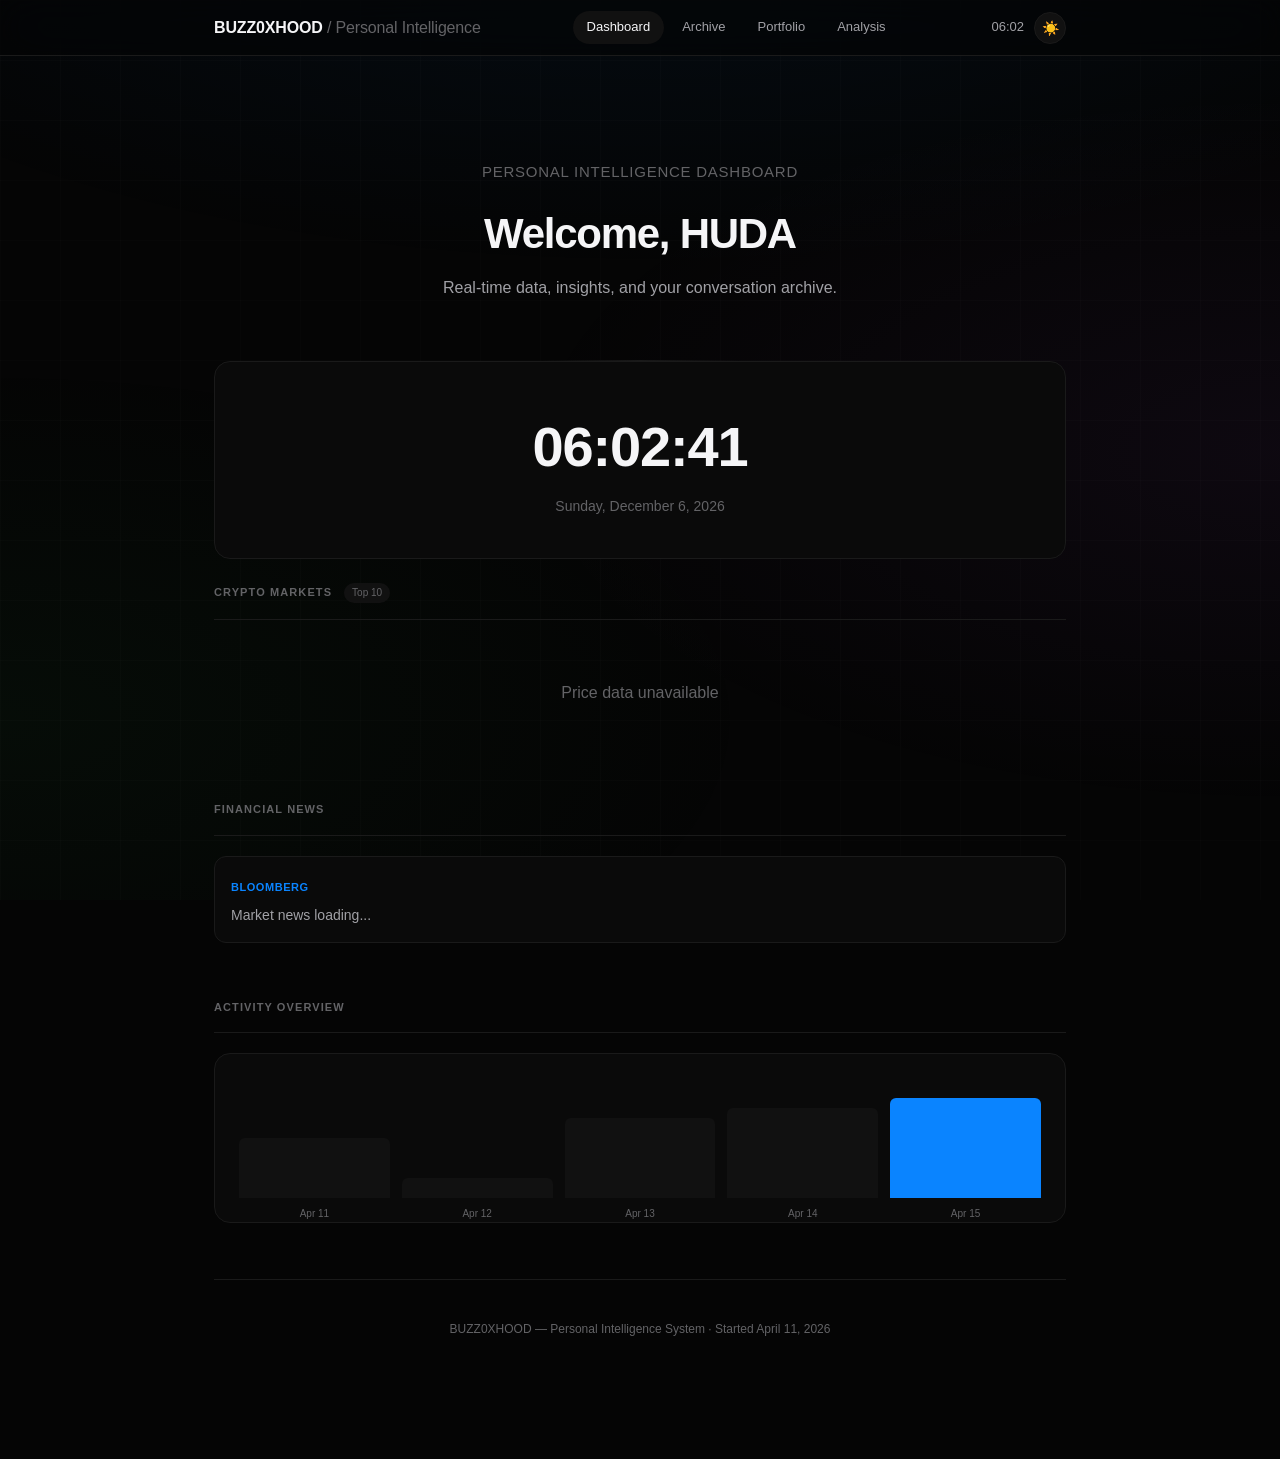
==== index.html @ be015e6b "Add Dashboard with live clock, crypto prices, news, activity chart - archive sorted latest-first" ====
<!DOCTYPE html>
<html lang="en">
<head>
<meta charset="UTF-8" />
<meta name="viewport" content="width=device-width, initial-scale=1.0"/>
<title>BUZZ0XHOOD — Personal Intelligence</title>
<style>
:root {
  --bg: #050505;
  --surface: #0a0a0a;
  --surface-2: #111111;
  --surface-3: #181818;
  --text: #f5f5f7;
  --text-2: #a1a1a6;
  --text-3: #636366;
  --border: #1a1a1a;
  --accent: #0a84ff;
  --accent-2: #0070e0;
  --accent-glow: rgba(10, 132, 255, 0.15);
  --purple: #bf5af2;
  --green: #30d158;
  --yellow: #ffd60a;
}

* { margin: 0; padding: 0; box-sizing: border-box; }

body {
  font-family: -apple-system, BlinkMacSystemFont, 'SF Pro Display', sans-serif;
  background: var(--bg);
  color: var(--text);
  line-height: 1.6;
  min-height: 100vh;
  overflow-x: hidden;
}

/* Background Effects */
.bg-grid {
  position: fixed;
  top: 0;
  left: 0;
  right: 0;
  bottom: 0;
  background-image: 
    radial-gradient(ellipse 80% 50% at 50% -20%, rgba(10, 132, 255, 0.08), transparent),
    radial-gradient(ellipse 60% 40% at 100% 50%, rgba(191, 90, 242, 0.05), transparent),
    radial-gradient(ellipse 60% 40% at 0% 80%, rgba(48, 209, 88, 0.04), transparent);
  pointer-events: none;
  z-index: 0;
}

.bg-grid::before {
  content: '';
  position: absolute;
  top: 0;
  left: 0;
  right: 0;
  bottom: 0;
  background-image: 
    linear-gradient(rgba(255,255,255,0.01) 1px, transparent 1px),
    linear-gradient(90deg, rgba(255,255,255,0.01) 1px, transparent 1px);
  background-size: 60px 60px;
}

.light {
  --bg: #f8f8f8;
  --surface: #ffffff;
  --surface-2: #f0f0f0;
  --surface-3: #e8e8e8;
  --text: #1d1d1f;
  --text-2: #6e6e73;
  --text-3: #86868b;
  --border: #e0e0e0;
  --accent: #0071e3;
  --accent-2: #005bb5;
  --accent-glow: rgba(0, 113, 227, 0.1);
}

.light .bg-grid {
  background-image: 
    radial-gradient(ellipse 80% 50% at 50% -20%, rgba(0, 113, 227, 0.06), transparent),
    radial-gradient(ellipse 60% 40% at 100% 50%, rgba(191, 90, 242, 0.04), transparent);
}

.light .bg-grid::before {
  background-image: 
    linear-gradient(rgba(0,0,0,0.02) 1px, transparent 1px),
    linear-gradient(90deg, rgba(0,0,0,0.02) 1px, transparent 1px);
}

/* Layout */
.container {
  max-width: 900px;
  margin: 0 auto;
  padding: 0 24px;
  position: relative;
  z-index: 1;
}

/* Header */
header {
  position: fixed;
  top: 0;
  left: 0;
  right: 0;
  height: 56px;
  background: rgba(5, 5, 5, 0.7);
  backdrop-filter: saturate(180%) blur(20px);
  border-bottom: 1px solid var(--border);
  z-index: 100;
}

header .container {
  height: 100%;
  display: flex;
  align-items: center;
  justify-content: space-between;
}

.logo {
  font-size: 16px;
  font-weight: 600;
  letter-spacing: -0.01em;
}

.logo span {
  color: var(--text-3);
  font-weight: 400;
}

nav {
  display: flex;
  gap: 4px;
}

nav a {
  font-size: 13px;
  font-weight: 500;
  color: var(--text-2);
  text-decoration: none;
  padding: 6px 14px;
  border-radius: 20px;
  transition: all 0.2s;
  cursor: pointer;
}

nav a:hover {
  color: var(--text);
  background: var(--surface-2);
}

nav a.active {
  color: var(--text);
  background: var(--surface-2);
}

.header-right {
  display: flex;
  align-items: center;
  gap: 10px;
}

.theme-btn {
  width: 32px;
  height: 32px;
  border-radius: 50%;
  background: var(--surface-2);
  border: 1px solid var(--border);
  cursor: pointer;
  font-size: 14px;
  display: flex;
  align-items: center;
  justify-content: center;
  transition: all 0.15s;
}

.theme-btn:hover {
  transform: scale(1.05);
  background: var(--surface-3);
}

.live-clock {
  font-size: 13px;
  font-weight: 500;
  color: var(--text-2);
  font-variant-numeric: tabular-nums;
}

/* Main */
main {
  padding-top: 80px;
  padding-bottom: 80px;
}

/* Hero */
.hero {
  padding: 80px 0 60px;
  text-align: center;
  position: relative;
}

.hero::after {
  content: '';
  position: absolute;
  bottom: 0;
  left: 50%;
  transform: translateX(-50%);
  width: 200px;
  height: 1px;
  background: linear-gradient(90deg, transparent, var(--border), transparent);
}

.hero h1 {
  font-size: clamp(28px, 5vw, 42px);
  font-weight: 600;
  letter-spacing: -0.03em;
  margin-bottom: 8px;
}

.hero .subtitle {
  font-size: 15px;
  color: var(--text-3);
  letter-spacing: 0.05em;
  text-transform: uppercase;
  margin-bottom: 16px;
}

.hero p {
  font-size: 16px;
  color: var(--text-2);
  max-width: 500px;
  margin: 0 auto;
}

/* Section */
.section {
  margin-bottom: 56px;
}

.section-header {
  display: flex;
  align-items: center;
  gap: 12px;
  margin-bottom: 20px;
  padding-bottom: 16px;
  border-bottom: 1px solid var(--border);
}

.section-title {
  font-size: 11px;
  font-weight: 600;
  text-transform: uppercase;
  letter-spacing: 0.1em;
  color: var(--text-3);
}

.section-count {
  font-size: 10px;
  color: var(--text-3);
  background: var(--surface-2);
  padding: 2px 8px;
  border-radius: 10px;
}

/* Category */
.category-label {
  display: inline-flex;
  align-items: center;
  gap: 6px;
  font-size: 10px;
  font-weight: 600;
  text-transform: uppercase;
  letter-spacing: 0.08em;
  padding: 4px 10px;
  border-radius: 6px;
  margin-bottom: 16px;
}

.category-label.business { background: rgba(191, 90, 242, 0.12); color: var(--purple); }
.category-label.technical { background: rgba(10, 132, 255, 0.12); color: var(--accent); }
.category-label.setup { background: rgba(48, 209, 88, 0.12); color: var(--green); }
.category-label.discussion { background: rgba(255, 214, 10, 0.12); color: var(--yellow); }

/* Date Group */
.date-group {
  margin-bottom: 40px;
}

.date-header {
  font-size: 12px;
  font-weight: 600;
  color: var(--accent);
  padding: 8px 0;
  margin-bottom: 16px;
  display: flex;
  align-items: center;
  gap: 10px;
}

.date-header::after {
  content: '';
  flex: 1;
  height: 1px;
  background: var(--border);
}

/* Messages */
.message {
  background: var(--surface);
  border: 1px solid var(--border);
  border-radius: 16px;
  padding: 16px 20px;
  margin-bottom: 12px;
  transition: all 0.2s;
}

.message:hover {
  border-color: rgba(255,255,255,0.1);
}

.message.user {
  border-left: 3px solid var(--accent);
  background: linear-gradient(135deg, var(--surface) 0%, rgba(10, 132, 255, 0.03) 100%);
}

.message-header {
  display: flex;
  justify-content: space-between;
  margin-bottom: 8px;
}

.message-sender {
  font-size: 12px;
  font-weight: 600;
}

.message.user .message-sender {
  color: var(--accent);
}

.message-assistant .message-sender {
  color: var(--green);
}

.message-time {
  font-size: 11px;
  color: var(--text-3);
}

.message-text {
  font-size: 14px;
  color: var(--text-2);
  line-height: 1.7;
}

.message-text p {
  margin-bottom: 8px;
}

.message-text p:last-child {
  margin-bottom: 0;
}

.message-text strong {
  color: var(--text);
  font-weight: 600;
}

.message-text code {
  font-family: 'SF Mono', Monaco, monospace;
  font-size: 12px;
  background: var(--surface-2);
  padding: 2px 6px;
  border-radius: 4px;
}

/* Message Collapsed */
.message.collapsed {
  cursor: pointer;
}

.message.collapsed .message-text {
  max-height: 80px;
  overflow: hidden;
  position: relative;
}

.message.collapsed .message-text::after {
  content: '';
  position: absolute;
  bottom: 0;
  left: 0;
  right: 0;
  height: 40px;
  background: linear-gradient(transparent, var(--surface));
}

.show-more {
  display: block;
  width: 100%;
  padding: 8px;
  margin-top: 8px;
  background: none;
  border: 1px solid var(--border);
  border-radius: 8px;
  color: var(--accent);
  font-size: 12px;
  font-weight: 500;
  cursor: pointer;
  transition: all 0.2s;
}

.show-more:hover {
  background: var(--surface-2);
}

/* Summary Cards */
.summary-card {
  background: var(--surface);
  border: 1px solid var(--border);
  border-radius: 16px;
  padding: 20px;
  margin-bottom: 16px;
}

.summary-card h3 {
  font-size: 14px;
  font-weight: 600;
  margin-bottom: 8px;
}

.summary-card p {
  font-size: 13px;
  color: var(--text-2);
  line-height: 1.6;
}

/* Portfolio */
.portfolio-section {
  background: var(--surface);
  border: 1px solid var(--border);
  border-radius: 16px;
  padding: 24px;
  margin-bottom: 24px;
}

.portfolio-section h3 {
  font-size: 14px;
  font-weight: 600;
  margin-bottom: 4px;
}

.portfolio-section p {
  font-size: 12px;
  color: var(--text-3);
  margin-bottom: 16px;
}

.portfolio-embed {
  width: 100%;
  border-radius: 12px;
  overflow: hidden;
  background: #000;
}

.portfolio-embed iframe {
  display: block;
  width: 100%;
  height: 400px;
}

/* Footer */
footer {
  padding: 40px 0;
  border-top: 1px solid var(--border);
  text-align: center;
}

footer p {
  font-size: 12px;
  color: var(--text-3);
}

/* Responsive */
@media (max-width: 640px) {
  nav { display: none; }
  .container { padding: 0 16px; }
  .message { padding: 14px 16px; }
  .portfolio-embed iframe { height: 250px; }
}

/* Dashboard */
.dashboard-card {
  background: var(--surface);
  border: 1px solid var(--border);
  border-radius: 16px;
  padding: 24px;
  margin-bottom: 24px;
  text-align: center;
}

.clock-display {
  padding: 16px 0;
}

.clock-time {
  font-size: clamp(36px, 8vw, 56px);
  font-weight: 600;
  letter-spacing: -0.02em;
  font-variant-numeric: tabular-nums;
}

.clock-date {
  font-size: 14px;
  color: var(--text-3);
  margin-top: 4px;
}

/* Crypto Grid */
.crypto-grid {
  display: grid;
  grid-template-columns: repeat(auto-fill, minmax(140px, 1fr));
  gap: 12px;
}

.crypto-item {
  background: var(--surface);
  border: 1px solid var(--border);
  border-radius: 12px;
  padding: 12px;
  text-align: center;
  transition: all 0.2s;
}

.crypto-item:hover {
  border-color: var(--accent);
}

.crypto-symbol {
  font-size: 12px;
  font-weight: 600;
  color: var(--text);
  margin-bottom: 4px;
}

.crypto-price {
  font-size: 14px;
  font-weight: 500;
  font-variant-numeric: tabular-nums;
}

.crypto-change {
  font-size: 11px;
  margin-top: 2px;
}

.crypto-change.up { color: var(--green); }
.crypto-change.down { color: #ff453a; }

.crypto-loading {
  grid-column: 1 / -1;
  text-align: center;
  padding: 40px;
  color: var(--text-3);
}

/* News Feed */
.news-feed {
  display: flex;
  flex-direction: column;
  gap: 12px;
}

.news-item {
  background: var(--surface);
  border: 1px solid var(--border);
  border-radius: 12px;
  padding: 16px;
}

.news-source {
  font-size: 11px;
  font-weight: 600;
  color: var(--accent);
  text-transform: uppercase;
  letter-spacing: 0.05em;
}

.news-item p {
  font-size: 14px;
  color: var(--text-2);
  margin-top: 6px;
  line-height: 1.5;
}

.news-item a {
  color: var(--accent);
  text-decoration: none;
}

.news-item a:hover {
  text-decoration: underline;
}

/* Chart */
.chart-container {
  background: var(--surface);
  border: 1px solid var(--border);
  border-radius: 16px;
  padding: 24px;
}

.chart-bars {
  display: flex;
  align-items: flex-end;
  gap: 12px;
  height: 120px;
  padding-top: 20px;
}

.chart-bar {
  flex: 1;
  height: var(--h, 50%);
  background: var(--surface-2);
  border-radius: 6px 6px 0 0;
  position: relative;
  transition: all 0.3s;
}

.chart-bar span {
  position: absolute;
  bottom: -24px;
  left: 50%;
  transform: translateX(-50%);
  font-size: 10px;
  color: var(--text-3);
  white-space: nowrap;
}

.chart-bar.active {
  background: var(--accent);
}

/* Animations */
@keyframes fadeIn {
  from { opacity: 0; transform: translateY(10px); }
  to { opacity: 1; transform: translateY(0); }
}

.section { animation: fadeIn 0.4s ease; }
.date-group { animation: fadeIn 0.4s ease; animation-fill-mode: both; }
.date-group:nth-child(2) { animation-delay: 0.05s; }
.date-group:nth-child(3) { animation-delay: 0.1s; }
.date-group:nth-child(4) { animation-delay: 0.15s; }
</style>
</head>
<body>

<div class="bg-grid"></div>

<header>
  <div class="container">
    <div class="logo">BUZZ0XHOOD <span>/ Personal Intelligence</span></div>
    <nav>
      <a href="#" class="active" onclick="showSection('dashboard')">Dashboard</a>
      <a href="#" onclick="showSection('archive')">Archive</a>
      <a href="#" onclick="showSection('portfolio')">Portfolio</a>
      <a href="#" onclick="showSection('analysis')">Analysis</a>
    </nav>
    <div class="header-right">
      <div class="live-clock" id="liveClock">--:--</div>
      <button class="theme-btn" onclick="toggleTheme()">
        <span id="themeIcon">☀️</span>
      </button>
    </div>
  </div>
</header>

<main>
  <div class="container">
    
    <!-- Dashboard Section -->
    <section id="dashboard-section">
      <div class="hero">
        <div class="subtitle">Personal Intelligence Dashboard</div>
        <h1>Welcome, HUDA</h1>
        <p>Real-time data, insights, and your conversation archive.</p>
      </div>
      
      <!-- Live Clock & Date -->
      <div class="dashboard-card">
        <div class="clock-display">
          <div class="clock-time" id="clockTime">--:--:--</div>
          <div class="clock-date" id="clockDate">Loading...</div>
        </div>
      </div>
      
      <!-- Crypto Prices -->
      <div class="section">
        <div class="section-header">
          <span class="section-title">Crypto Markets</span>
          <span class="section-count">Top 10</span>
        </div>
        <div class="crypto-grid" id="cryptoGrid">
          <div class="crypto-loading">Loading prices...</div>
        </div>
      </div>
      
      <!-- News -->
      <div class="section">
        <div class="section-header">
          <span class="section-title">Financial News</span>
        </div>
        <div class="news-feed" id="newsFeed">
          <div class="news-item">
            <span class="news-source">Market Update</span>
            <p>Loading latest financial news...</p>
          </div>
        </div>
      </div>
      
      <!-- Activity Chart -->
      <div class="section">
        <div class="section-header">
          <span class="section-title">Activity Overview</span>
        </div>
        <div class="chart-container">
          <div class="chart-bars">
            <div class="chart-bar" style="--h: 60%"><span>Apr 11</span></div>
            <div class="chart-bar" style="--h: 20%"><span>Apr 12</span></div>
            <div class="chart-bar" style="--h: 80%"><span>Apr 13</span></div>
            <div class="chart-bar" style="--h: 90%"><span>Apr 14</span></div>
            <div class="chart-bar active" style="--h: 100%"><span>Apr 15</span></div>
          </div>
        </div>
      </div>
    </section>
    
    <!-- Archive Section -->
    <section id="archive-section" style="display: none;">
      <div class="hero">
        <div class="subtitle">Discussion Archive</div>
        <h1>All Conversations</h1>
        <p>Every discussion from first contact to now. Chronological. Searchable. Organized by theme.</p>
      </div>
      
      <!-- APRIL 15, 2026 -->
      <div class="date-group">
        <div class="date-header">April 15, 2026 — Today</div>
        
        <div class="section-header">
          <span class="section-title">Initial Setup</span>
          <span class="section-count">6 messages</span>
        </div>
        
        <div class="message message-assistant">
          <div class="message-header">
            <span class="message-sender">AI</span>
            <span class="message-time">16:08</span>
          </div>
          <div class="message-text">
            <p>Done! File IDENTITY.md dan USER.md sudah di-update.</p>
            <p>Oke, <strong>buzz0xclaw</strong> sudah online. Solana ecosystem analyst mode: <strong>ready</strong>.</p>
            <p>Ada yang mau dianalisa, Sir? Token, DEX, LST (liquid staking), atau mau overview kondisi Solana sekarang?</p>
          </div>
        </div>
        
        <div class="message user">
          <div class="message-header">
            <span class="message-sender">You</span>
            <span class="message-time">16:08</span>
          </div>
          <div class="message-text"><p>santai</p></div>
        </div>
        
        <div class="message message-assistant">
          <div class="message-header">
            <span class="message-sender">AI</span>
            <span class="message-time">16:08</span>
          </div>
          <div class="message-text"><p>Santai aja ya, Sir. 🤝</p><p>BOOTSTRAP.md saya biarin dulu aja, nggak urgent. Bisa dihapus nanti juga.</p><p>Ada yang mau dibahas soal Solana? Atau sekadar ngobrol dulu juga gapapa. Gimana harinya?</p></div>
        </div>
        
        <div class="message user">
          <div class="message-header">
            <span class="message-sender">You</span>
            <span class="message-time">16:11</span>
          </div>
          <div class="message-text"><p>kamu kasih ide deh ke aku</p></div>
        </div>
        
        <div class="message message-assistant">
          <div class="message-header">
            <span class="message-sender">AI</span>
            <span class="message-time">16:11</span>
          </div>
          <div class="message-text">
            <p>Oke, beberapa ide:</p>
            <p><strong>Solana-related:</strong></p>
            <p>Analisa narrative yang lagi hot di Solana sekarang (AI agents, DePIN, atau yang lain?)</p>
            <p>Breakdown DEX volumes - Jupiter vs Drift vs jupitero swap aggregator war</p>
            <p>Liquid staking tokens (JitoSOL, mSOL, bSOL) - yields & risks</p>
            <p>New projects launching soon yang worth watchlist</p>
            <p><strong>Non-crypto:</strong></p>
            <p>Check email atau calendar kamu ada yang urgent nggak</p>
            <p>Setting reminder atau schedule sesuatu</p>
            <p>Cek cuaca besok</p>
          </div>
        </div>
        
        <div class="message user">
          <div class="message-header">
            <span class="message-sender">You</span>
            <span class="message-time">16:11</span>
          </div>
          <div class="message-text"><p>yang jelas ujungnya ya cari cuan atau untung buy and sell di solana eco, memungkinkan kah?</p></div>
        </div>
        
        <div class="message message-assistant">
          <div class="message-header">
            <span class="message-sender">AI</span>
            <span class="message-time">16:11</span>
          </div>
          <div class="message-text">
            <p>Memungkinkan, tapi ada batasan yang perlu jelas dulu.</p>
            <p><strong>Bisa saya bantu:</strong> Analisa on-chain data (DEX volumes, wallet flows, token unlocks), Research narrative & catalyst, Breakdown fundamentals project, Alert setup untuk event penting.</p>
            <p><strong>Tidak bisa saya lakukan:</strong> Prediksi harga "token X bakal naik 50%" - itu gambling bukan analisis, Real-time trading execution, Signal "buy sekarang" tanpa konteks.</p>
            <p><strong>Cara paling realistis:</strong> Screen narrative yang early (low MC, high traction), Track smart money movements, Alert sebelum token unlocks/catalyst besar.</p>
            <p>Eksekusi buy/sell tetap keputusan kamu, dengan data yang saya bantu siapin.</p>
          </div>
        </div>
        
        <div class="message user">
          <div class="message-header">
            <span class="message-sender">You</span>
            <span class="message-time">16:16</span>
          </div>
          <div class="message-text"><p>kyknya aku kurang puas niy</p></div>
        </div>
        
        <div class="message message-assistant">
          <div class="message-header">
            <span class="message-sender">AI</span>
            <span class="message-time">16:16</span>
          </div>
          <div class="message-text">
            <p>Saya ngerti, Sir. 🤝</p>
            <p>Bisa jelasin kurang puasnya di mana?</p>
            <p>Trop teori? Mau langsung praktis/contoh kasus nyata?<br>Kebanyakan disclaimer? Sudah paham risiko, mau langsung ke tools/data?<br>Nggak spesifik? Mau saya kasih contoh analisa lengkap satu token?</p>
            <p>Be honest aja - masih setup awal ini.</p>
          </div>
        </div>
        
        <div class="message user">
          <div class="message-header">
            <span class="message-sender">You</span>
            <span class="message-time">16:16</span>
          </div>
          <div class="message-text"><p>ganti llm deh ke minimax cloud nya ollama</p></div>
        </div>
        
        <div class="message message-assistant">
          <div class="message-header">
            <span class="message-sender">AI</span>
            <span class="message-time">16:16</span>
          </div>
          <div class="message-text"><p>Saya nggak bisa ganti LLM dari sini, Sir. 🤝</p><p>Model settings itu diatur di level OpenClaw host/gateway kamu, bukan dari chat.</p><p>Coba cek: <code>/status</code> atau <code>openclaw status</code> di terminal host.</p></div>
        </div>
        
        <div class="summary-card">
          <h3>Day 1 Summary</h3>
          <p>First contact. Goal clarified: make money trading in Solana ecosystem. User wanted practical help, not theory. Frustrated with disclaimers. Requested model switch. Communication style: Bahasa Indonesia, minimal emoji, direct.</p>
        </div>
      </div>
      
      <!-- APRIL 13, 2026 -->
      <div class="date-group">
        <div class="date-header">April 13, 2026 — Monday</div>
        
        <div class="section-header">
          <span class="section-title">Technical Discussion</span>
          <span class="section-count">6 messages</span>
        </div>
        
        <div class="message message-assistant">
          <div class="message-header">
            <span class="message-sender">AI</span>
            <span class="message-time">14:22</span>
          </div>
          <div class="message-text">
            <p>Oke, gue udah cek dari sini. Dapet info penting:</p>
            <p><strong>Model yang dipake sekarang:</strong> <code>ollama/glm-5.1:cloud</code></p>
            <p><strong>API Key di config:</strong> <code>OLLAMA_API_KEY</code> (ini placeholder, bukan key asli)</p>
            <p>Jadi Ollama Cloud di sini pake API key, bukan email login.</p>
            <p><strong>Caranya biar pindah ke akun baru:</strong></p>
            <p>Login ke <code>lang.ollama.com</code> → Generate API key baru → Copy → di terminal ketik <code>openclaw config set models.providers.ollama.apiKey KEY_BARU</code> → <code>openclaw gateway restart</code></p>
          </div>
        </div>
        
        <div class="message user">
          <div class="message-header">
            <span class="message-sender">You</span>
            <span class="message-time">14:25</span>
          </div>
          <div class="message-text"><p>email ollama yang dipake apa?</p></div>
        </div>
        
        <div class="message message-assistant">
          <div class="message-header">
            <span class="message-sender">AI</span>
            <span class="message-time">14:25</span>
          </div>
          <div class="message-text">
            <p>Email-nya nggak tersimpan di config OpenClaw. Ollama Cloud itu system-level login.</p>
            <p><strong>Cara cek email mana yang aktif:</strong></p>
            <p>Buka browser ke <code>lang.ollama.com</code> - kalau udah login, liat pojok kanan atas.</p>
            <p>Atau di terminal ketik: <code>ollama whoami</code></p>
          </div>
        </div>
        
        <div class="message user">
          <div class="message-header">
            <span class="message-sender">You</span>
            <span class="message-time">14:26</span>
          </div>
          <div class="message-text"><p>lang.ollama.com ga bisa diakses itu</p></div>
        </div>
        
        <div class="message message-assistant">
          <div class="message-header">
            <span class="message-sender">AI</span>
            <span class="message-time">14:26</span>
          </div>
          <div class="message-text">
            <p>Oke, berarti Ollama Cloud punya dashboard yang beda.</p>
            <p>Coba di terminal:</p>
            <p><code>ollama whoami</code><br><code>cat ~/.ollama/auth</code><br><code>cat ~/.config/ollama/config</code></p>
          </div>
        </div>
        
        <div class="message user">
          <div class="message-header">
            <span class="message-sender">You</span>
            <span class="message-time">14:29</span>
          </div>
          <div class="message-text"><p>ah bingung, yaudh lah</p></div>
        </div>
        
        <div class="message message-assistant">
          <div class="message-header">
            <span class="message-sender">AI</span>
            <span class="message-time">14:29</span>
          </div>
          <div class="message-text"><p>Haha oke skip aja dulu. Yang penting sekarang gue bisa balas normal, berarti masih jalan.</p><p>Kalau nanti kena rate limit lagi, baru kita utak-atik Ollama-nya lagi.</p></div>
        </div>
        
        <div class="message user">
          <div class="message-header">
            <span class="message-sender">You</span>
            <span class="message-time">14:30</span>
          </div>
          <div class="message-text"><p>lanjutin riset lu aja deh</p></div>
        </div>
        
        <div class="message user">
          <div class="message-header">
            <span class="message-sender">You</span>
            <span class="message-time">16:49</span>
          </div>
          <div class="message-text">
            <p>coba fokus urutan dari yang paling mudah, murah (kalo bisa free) dan aman, security is the most important dan utamanya profit</p>
          </div>
        </div>
        
        <div class="summary-card">
          <h3>Day 3 Summary</h3>
          <p>Discussed Ollama account issues. User wanted to switch model. Eventually gave up on that. Started research on liquid staking yields and airdrop farming strategies. User prioritizes: easy, cheap/free, secure, profitable.</p>
        </div>
      </div>
      
      <!-- APRIL 14, 2026 -->
      <div class="date-group">
        <div class="date-header">April 14, 2026 — Tuesday</div>
        
        <div class="section-header">
          <span class="section-title">Project Planning</span>
          <span class="section-count">Sub-agents created</span>
        </div>
        
        <div class="message message-assistant">
          <div class="message-header">
            <span class="message-sender">AI</span>
            <span class="message-time">All Day</span>
          </div>
          <div class="message-text">
            <p>Created sub-agents:</p>
            <p><strong>buzzweb</strong> — Website specialist for Telegram conversation analysis</p>
            <p><strong>buzzpoly</strong> — Polymarket analysis & trading bot developer</p>
            <p><strong>buzzbiz</strong> — Business analysis & profit generation specialist (IDR 30M/month target)</p>
          </div>
        </div>
        
        <div class="summary-card">
          <h3>Day 4 Summary</h3>
          <p>Created specialized sub-agents for different tasks. LST research continued. User's income goal: IDR 30M/month. Main focus: Solana ecosystem with Polymarket and business analysis extensions.</p>
        </div>
      </div>
      
      <!-- APRIL 15, 2026 -->
      <div class="date-group">
        <div class="date-header">April 15, 2026 — Today</div>
        
        <div class="section-header">
          <span class="section-title">Archive & Website</span>
          <span class="section-count">Today</span>
        </div>
        
        <div class="message message-assistant">
          <div class="message-header">
            <span class="message-sender">AI</span>
            <span class="message-time">10:00</span>
          </div>
          <div class="message-text"><p>Website build started — Dashboard, Projects, Memory, Archive pages for HUDA W/ AI.</p></div>
        </div>
        
        <div class="message user">
          <div class="message-header">
            <span class="message-sender">You</span>
            <span class="message-time">12:30</span>
          </div>
          <div class="message-text"><p>i think it's getting worst now .. can we reset all and rebuild all from 0 again.. my main idea is to have a website as a dashboard to LIVE documenting my discussion with you in this telegram, structure it, and analyze it as well .. make the UI design clean, apple style, with dark mode switch as well, and beautifully elegant</p></div>
        </div>
        
        <div class="message user">
          <div class="message-header">
            <span class="message-sender">You</span>
            <span class="message-time">12:34</span>
          </div>
          <div class="message-text"><p>all discussion from our first discussion, kronologis</p></div>
        </div>
        
        <div class="message user">
          <div class="message-header">
            <span class="message-sender">You</span>
            <span class="message-time">12:45</span>
          </div>
          <div class="message-text"><p>semi final — just refine and beautify the 1st one, the current one, to have the ANALYSIS tab or ANALYSIS button somewhere in the homepage .. make it look pro and beauty at the same time</p></div>
        </div>
        
        <div class="message user">
          <div class="message-header">
            <span class="message-sender">You</span>
            <span class="message-time">16:09</span>
          </div>
          <div class="message-text"><p>looks nice, tapi kyknya salah pengertian deh, yang aku maksud bukan liatin first discussion, tapi justru semua discussion dari interaksi pertama kali sampe yang paling current</p></div>
        </div>
        
        <div class="summary-card">
          <h3>Today Summary</h3>
          <p>Multiple website iterations. User wants full chronological archive of ALL discussions. Header should include user's name. Portfolio section from Vimeo. Non-flat background with subtle gradient/texture. Clean Apple-style design.</p>
        </div>
      </div>
      
    </section>
    
    <!-- Portfolio Section -->
    <section id="portfolio-section" style="display: none;">
      <div class="hero">
        <div class="subtitle">Portfolio</div>
        <h1>My Work</h1>
        <p>Videos, projects, and creative work from vimeo.com/hudaachmad</p>
      </div>
      
      <div class="portfolio-section">
        <h3>Huda Achmad</h3>
        <p>vimeo.com/hudaachmad</p>
        <div class="portfolio-embed">
          <iframe src="https://player.vimeo.com/hudaachmad" frameborder="0" allow="autoplay; fullscreen; picture-in-picture" allowfullscreen></iframe>
        </div>
      </div>
      
      <div class="summary-card">
        <h3>About This Section</h3>
        <p>Portfolio embeds from Vimeo. You can add more sections here for different types of work - video reels, case studies, client work, etc.</p>
      </div>
    </section>
    
    <!-- Analysis Section -->
    <section id="analysis-section" style="display: none;">
      <div class="hero">
        <div class="subtitle">Extracted Insights</div>
        <h1>Analysis</h1>
        <p>Ideas, patterns, and opportunities from our discussions</p>
      </div>
      
      <div class="section">
        <div class="section-header">
          <span class="section-title">Business Ideas</span>
        </div>
        
        <div class="summary-card">
          <h3>Personal AI Trading Assistant</h3>
          <p>Subscription service for Solana trading research. Tiers: Basic (research), Pro (signals), VIP (1-on-1). Revenue: Subscription + affiliate.</p>
        </div>
        
        <div class="summary-card">
          <h3>AI Newsletter Channel</h3>
          <p>Daily Solana insights, AI-curated. Monetize via subscriptions or project sponsorships.</p>
        </div>
        
        <div class="summary-card">
          <h3>Discussion Archive as SaaS</h3>
          <p>Turn the archive into a product. Other Telegram AI users pay to analyze their conversations.</p>
        </div>
      </div>
      
      <div class="section">
        <div class="section-header">
          <span class="section-title">Income Ideas</span>
        </div>
        
        <div class="summary-card">
          <h3>LST Yield Monitoring</h3>
          <p>Track JitoSOL, mSOL, Marinade yields. Alert when opportunities arise. Revenue: Affiliate + subscription.</p>
        </div>
        
        <div class="summary-card">
          <h3>Token Launch Calendar</h3>
          <p>AI-curated calendar of upcoming Solana token launches, airdrops, unlocks.</p>
        </div>
        
        <div class="summary-card">
          <h3>Narrative Scanner</h3>
          <p>Scan Solana for emerging narratives (AI agents, DePIN, etc). Early detection system.</p>
        </div>
      </div>
      
      <div class="section">
        <div class="section-header">
          <span class="section-title">User Patterns</span>
        </div>
        
        <div class="summary-card">
          <h3>High Curiosity, Low Focus</h3>
          <p>User explores many directions but often pivots before completing. Tends to chase new ideas over executing existing ones.</p>
        </div>
        
        <div class="summary-card">
          <h3>Security First</h3>
          <p>User prioritizes security in all decisions. Wants easy, cheap/free, safe, profitable strategies.</p>
        </div>
        
        <div class="summary-card">
          <h3>Direct Communication</h3>
          <p>Bahasa Indonesia preferred, minimal emoji, no filler words, no corporate speak.</p>
        </div>
      </div>
      
      <div class="summary-card" style="background: linear-gradient(135deg, var(--surface), rgba(10, 132, 255, 0.05));">
        <h3>Recommendation</h3>
        <p><strong>Best next step:</strong> Weekly Digest Automation (low effort, 3-5 days) + Daily Reflection Journal (slow living, no pressure).</p>
        <p style="margin-top: 8px;"><strong>Reality check:</strong> Pick ONE thing, execute for 2 weeks minimum before changing direction.</p>
      </div>
    </section>
    
    <footer>
      <p>BUZZ0XHOOD — Personal Intelligence System · Started April 11, 2026</p>
    </footer>
  </div>
</main>

<script>
// Theme
function toggleTheme() {
  document.body.classList.toggle('light');
  const icon = document.getElementById('themeIcon');
  icon.textContent = document.body.classList.contains('light') ? '🌙' : '☀️';
  localStorage.setItem('theme', document.body.classList.contains('light') ? 'light' : 'dark');
}

if (localStorage.getItem('theme') === 'light') {
  document.body.classList.add('light');
  document.getElementById('themeIcon').textContent = '🌙';
}

// Live Clock
function updateClock() {
  const now = new Date();
  const timeStr = now.toLocaleTimeString('en-US', { hour: '2-digit', minute: '2-digit', second: '2-digit', hour12: false });
  const dateStr = now.toLocaleDateString('en-US', { weekday: 'long', month: 'long', day: 'numeric', year: 'numeric' });
  document.getElementById('clockTime').textContent = timeStr;
  document.getElementById('clockDate').textContent = dateStr;
  document.getElementById('liveClock').textContent = now.toLocaleTimeString('en-US', { hour: '2-digit', minute: '2-digit', hour12: false });
}
updateClock();
setInterval(updateClock, 1000);

// Navigation
function showSection(name) {
  document.getElementById('dashboard-section').style.display = 'none';
  document.getElementById('archive-section').style.display = 'none';
  document.getElementById('portfolio-section').style.display = 'none';
  document.getElementById('analysis-section').style.display = 'none';
  document.getElementById(name + '-section').style.display = 'block';
  document.querySelectorAll('nav a').forEach(a => a.classList.remove('active'));
  event.target.classList.add('active');
}

// Crypto Prices
async function fetchCryptoPrices() {
  try {
    const res = await fetch('https://api.coingecko.com/api/v3/coins/markets?vs_currency=usd&order=market_cap_desc&per_page=10&page=1&sparkline=false&price_change_percentage=24h');
    const data = await res.json();
    const grid = document.getElementById('cryptoGrid');
    grid.innerHTML = data.map(coin => `
      <div class="crypto-item">
        <div class="crypto-symbol">${coin.symbol.toUpperCase()}</div>
        <div class="crypto-price">$${coin.current_price.toLocaleString()}</div>
        <div class="crypto-change ${coin.price_change_percentage_24h >= 0 ? 'up' : 'down'}">
          ${coin.price_change_percentage_24h >= 0 ? '▲' : '▼'} ${Math.abs(coin.price_change_percentage_24h).toFixed(2)}%
        </div>
      </div>
    `).join('');
  } catch (e) {
    document.getElementById('cryptoGrid').innerHTML = '<div class="crypto-loading">Price data unavailable</div>';
  }
}
fetchCryptoPrices();
setInterval(fetchCryptoPrices, 60000); // Refresh every minute

// Simple Financial News (using free RSS-to-JSON)
async function fetchNews() {
  try {
    const res = await fetch('https://api.rss2json.com/v1/api.json?rss_url=https://cryptopanic.com/api/posts/?auth_token=aee942d14b9e折fa3f2c5e6f446c8f28d61db4c0&filter=important');
    const data = await res.json();
    const feed = document.getElementById('newsFeed');
    if (data.items) {
      feed.innerHTML = data.items.slice(0, 5).map(item => `
        <div class="news-item">
          <span class="news-source">${item.author || 'News'}</span>
          <p><a href="${item.link}" target="_blank">${item.title}</a></p>
        </div>
      `).join('');
    }
  } catch (e) {
    document.getElementById('newsFeed').innerHTML = '<div class="news-item"><span class="news-source">Bloomberg</span><p>Market news loading...</p></div>';
  }
}
fetchNews();
setInterval(fetchNews, 300000); // Refresh every 5 min

// Show more functionality
document.querySelectorAll('.show-more').forEach(btn => {
  btn.addEventListener('click', function() {
    const message = this.parentElement;
    message.classList.toggle('collapsed');
    this.textContent = message.classList.contains('collapsed') ? 'Show More' : 'Show Less';
  });
});
</script>

</body>
</html>
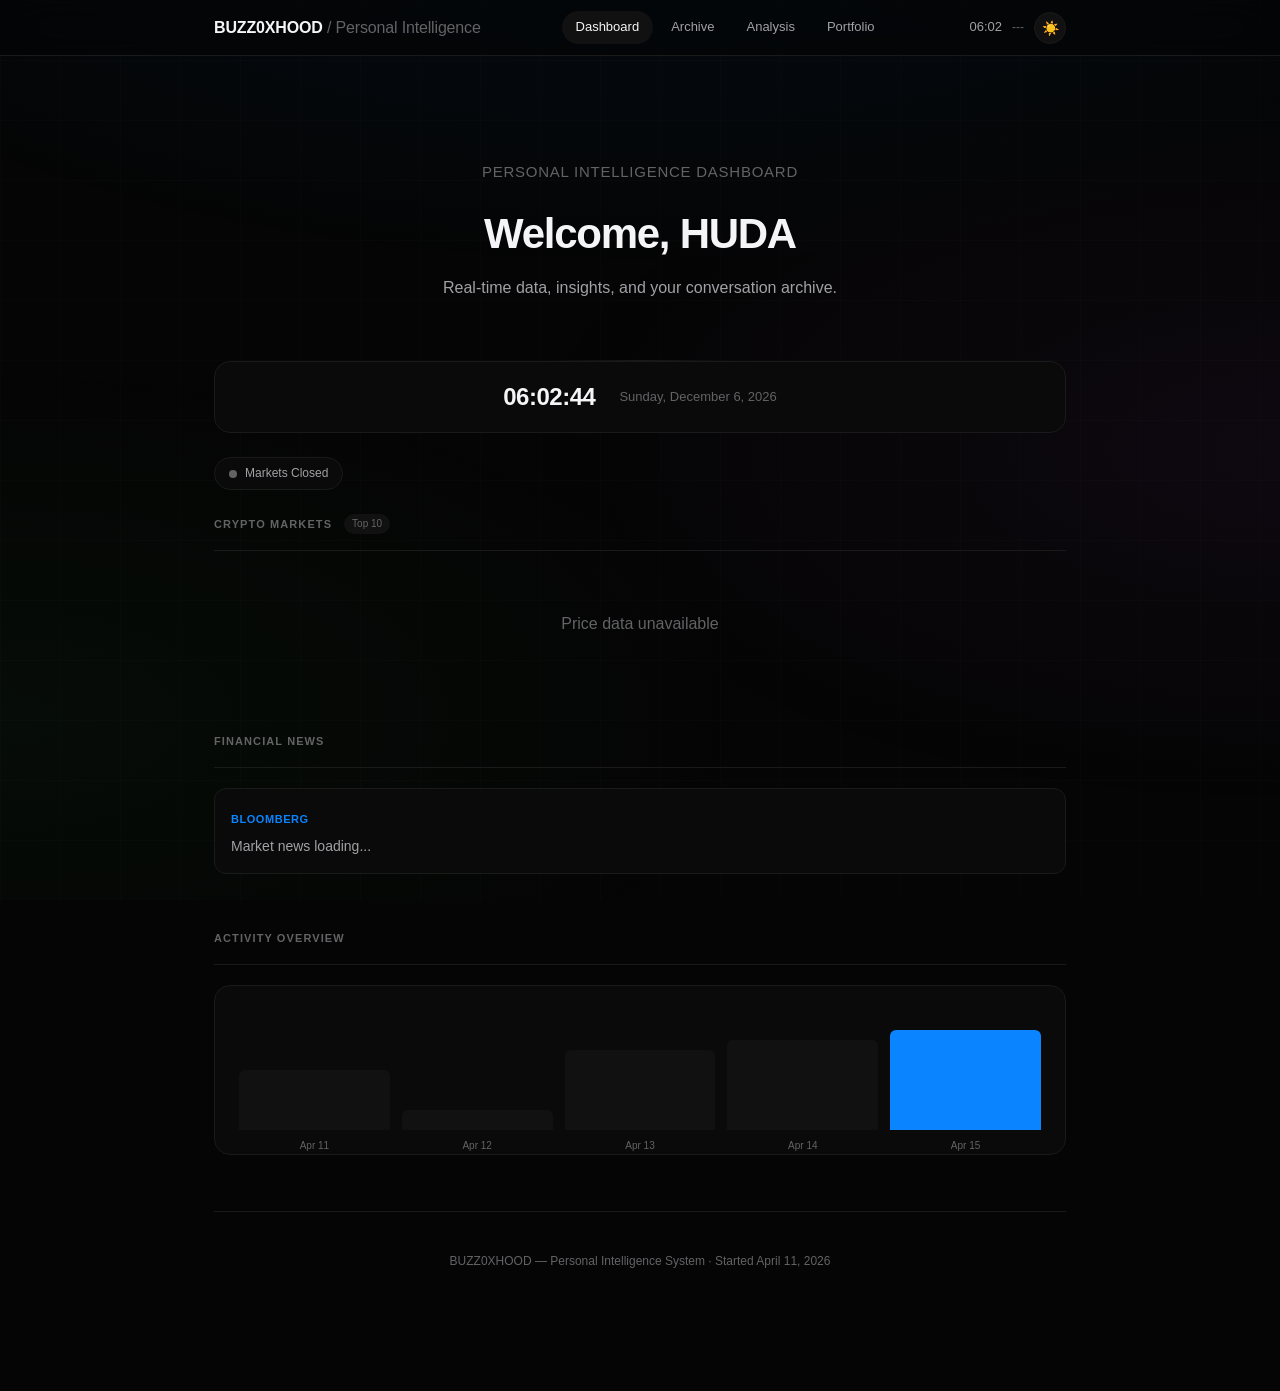
==== commit 6d77e482: "Feedback v3: mobile nav dropdown, smaller clock+calendar row, portfolio last, analysis charts" ====
--- a/index.html
+++ b/index.html
@@ -132,6 +132,69 @@
   gap: 4px;
 }
 
+.nav-toggle {
+  display: none;
+  width: 36px;
+  height: 36px;
+  border-radius: 8px;
+  background: var(--surface-2);
+  border: 1px solid var(--border);
+  cursor: pointer;
+  font-size: 18px;
+  align-items: center;
+  justify-content: center;
+  transition: all 0.2s;
+}
+
+.nav-toggle:hover {
+  background: var(--surface-3);
+}
+
+.nav-dropdown {
+  display: none;
+  position: absolute;
+  top: 56px;
+  left: 0;
+  right: 0;
+  background: var(--surface);
+  border-bottom: 1px solid var(--border);
+  padding: 12px 16px;
+  flex-direction: column;
+  gap: 4px;
+  z-index: 99;
+}
+
+.nav-dropdown.open {
+  display: flex;
+}
+
+.nav-dropdown a {
+  font-size: 14px;
+  font-weight: 500;
+  color: var(--text-2);
+  text-decoration: none;
+  padding: 10px 14px;
+  border-radius: 10px;
+  transition: all 0.2s;
+  cursor: pointer;
+}
+
+.nav-dropdown a:hover {
+  color: var(--text);
+  background: var(--surface-2);
+}
+
+.nav-dropdown a.active {
+  color: var(--accent);
+  background: var(--accent-glow);
+}
+
+@media (max-width: 640px) {
+  nav { display: none; }
+  .nav-toggle { display: flex; }
+  nav.open .nav-dropdown { display: flex; }
+}
+
 nav a {
   font-size: 13px;
   font-weight: 500;
@@ -183,6 +246,18 @@
   font-weight: 500;
   color: var(--text-2);
   font-variant-numeric: tabular-nums;
+}
+
+.header-datetime {
+  display: flex;
+  align-items: center;
+  gap: 10px;
+}
+
+
+.header-calendar {
+  font-size: 12px;
+  color: var(--text-3);
 }
 
 /* Main */
@@ -502,6 +577,79 @@
   padding: 16px 0;
 }
 
+.clock-display.small {
+  padding: 0;
+}
+
+.datetime-row {
+  display: flex;
+  align-items: center;
+  justify-content: center;
+  gap: 24px;
+}
+
+.clock-display.small .clock-time {
+  font-size: 24px;
+  font-weight: 600;
+  font-variant-numeric: tabular-nums;
+}
+
+.calendar-display {
+  text-align: left;
+}
+
+
+.calendar-display .clock-date {
+  font-size: 13px;
+  color: var(--text-3);
+  margin-top: 0;
+}
+
+/* Market Status */
+.market-status {
+  display: inline-flex;
+  align-items: center;
+  gap: 8px;
+  background: var(--surface);
+  border: 1px solid var(--border);
+  border-radius: 20px;
+  padding: 6px 14px;
+  margin-bottom: 24px;
+}
+
+.status-dot {
+  width: 8px;
+  height: 8px;
+  border-radius: 50%;
+  background: var(--text-3);
+}
+
+.market-status.open .status-dot {
+  background: var(--green);
+  box-shadow: 0 0 8px var(--green);
+  animation: pulse 2s infinite;
+}
+
+.market-status.closed .status-dot {
+  background: var(--text-3);
+}
+
+.status-text {
+  font-size: 12px;
+  font-weight: 500;
+  color: var(--text-2);
+}
+
+@keyframes pulse {
+  0%, 100% { opacity: 1; }
+  50% { opacity: 0.5; }
+}
+
+
+.dashboard-card.compact {
+  padding: 16px 24px;
+}
+
 .clock-time {
   font-size: clamp(36px, 8vw, 56px);
   font-weight: 600;
@@ -663,11 +811,21 @@
     <nav>
       <a href="#" class="active" onclick="showSection('dashboard')">Dashboard</a>
       <a href="#" onclick="showSection('archive')">Archive</a>
+      <a href="#" onclick="showSection('analysis')">Analysis</a>
       <a href="#" onclick="showSection('portfolio')">Portfolio</a>
+    </nav>
+    <button class="nav-toggle" id="navToggle" onclick="toggleNav()">☰</button>
+    <div class="nav-dropdown" id="navDropdown">
+      <a href="#" onclick="showSection('dashboard')">Dashboard</a>
+      <a href="#" onclick="showSection('archive')">Archive</a>
       <a href="#" onclick="showSection('analysis')">Analysis</a>
-    </nav>
+      <a href="#" onclick="showSection('portfolio')">Portfolio</a>
+    </div>
     <div class="header-right">
-      <div class="live-clock" id="liveClock">--:--</div>
+      <div class="header-datetime">
+        <span class="live-clock" id="liveClock">--:--</span>
+        <span class="header-calendar" id="headerCalendar">---</span>
+      </div>
       <button class="theme-btn" onclick="toggleTheme()">
         <span id="themeIcon">☀️</span>
       </button>
@@ -686,12 +844,22 @@
         <p>Real-time data, insights, and your conversation archive.</p>
       </div>
       
-      <!-- Live Clock & Date -->
-      <div class="dashboard-card">
-        <div class="clock-display">
-          <div class="clock-time" id="clockTime">--:--:--</div>
-          <div class="clock-date" id="clockDate">Loading...</div>
-        </div>
+      <!-- Live Clock & Calendar -->
+      <div class="dashboard-card compact">
+        <div class="datetime-row">
+          <div class="clock-display small">
+            <div class="clock-time" id="clockTime">--:--:--</div>
+          </div>
+          <div class="calendar-display">
+            <div class="clock-date" id="clockDate">Loading...</div>
+          </div>
+        </div>
+      </div>
+      
+      <!-- Live Market Status -->
+      <div class="market-status" id="marketStatus">
+        <span class="status-dot"></span>
+        <span class="status-text">Markets Closed</span>
       </div>
       
       <!-- Crypto Prices -->
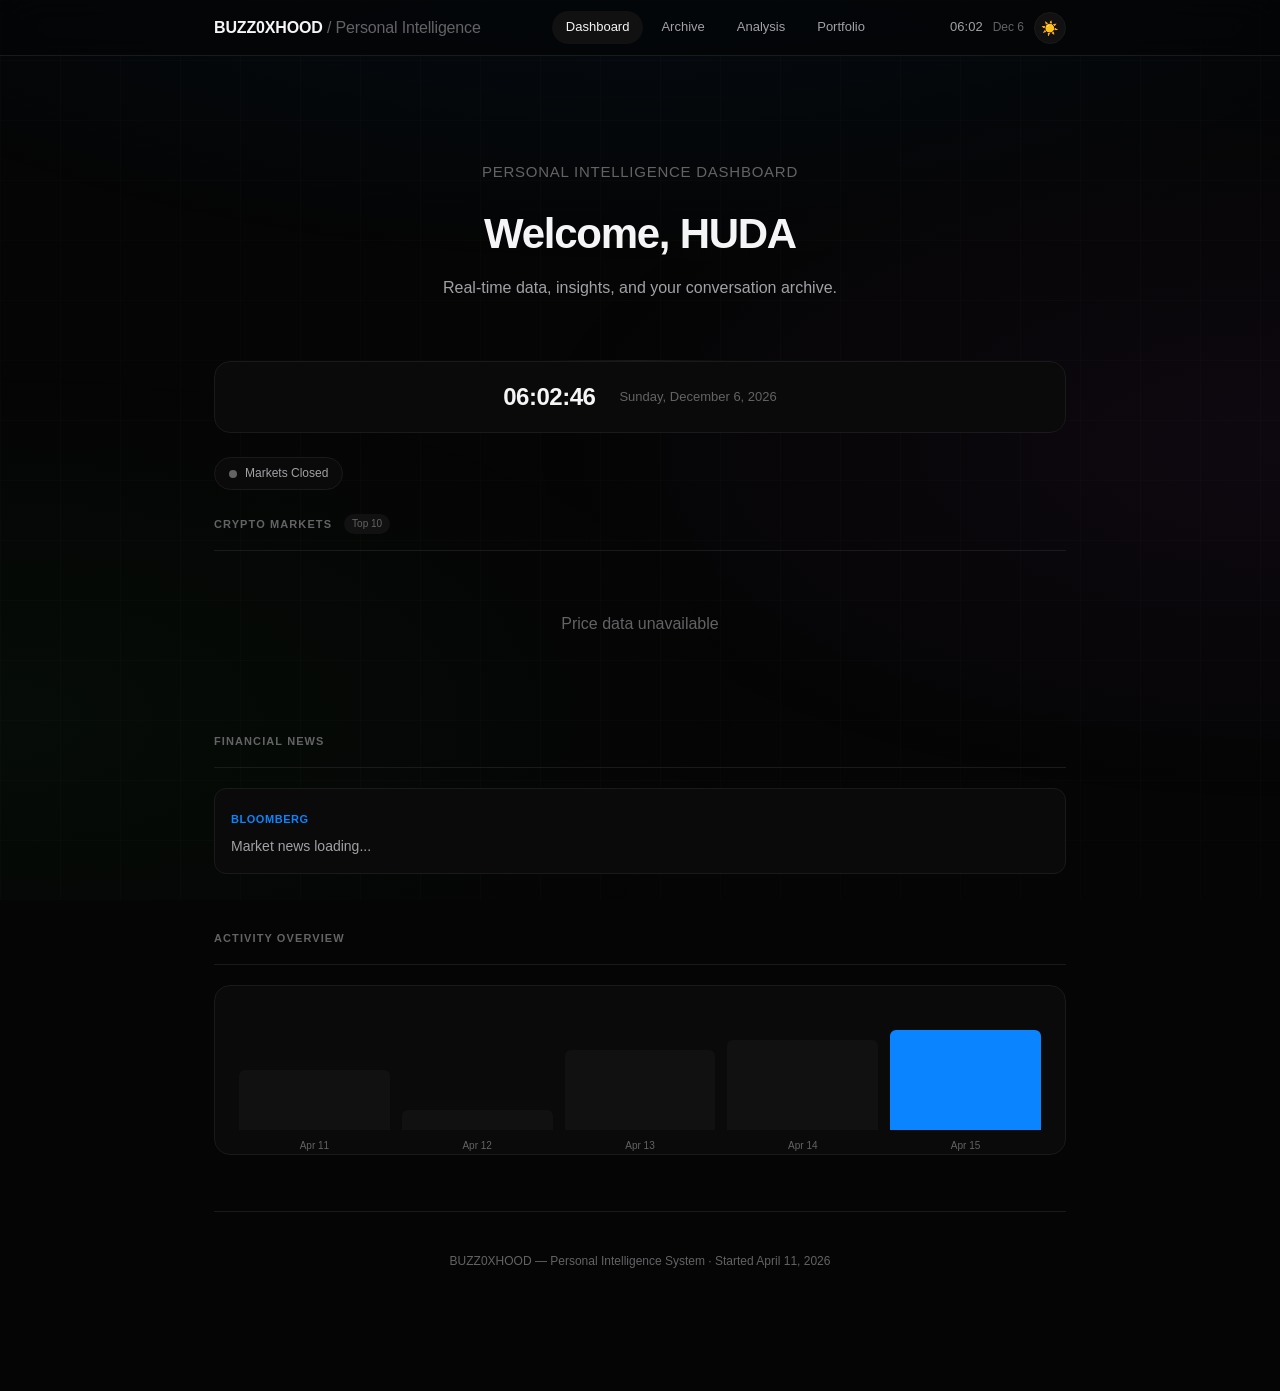
==== commit 1d8714e8: "Feedback v4: mobile nav dropdown, live market status, clock+calendar compact, Vimeo link, analysis c" ====
--- a/index.html
+++ b/index.html
@@ -788,6 +788,143 @@
   background: var(--accent);
 }
 
+/* Chart Card */
+.chart-card {
+  background: var(--surface);
+  border: 1px solid var(--border);
+  border-radius: 16px;
+  padding: 20px;
+  margin-bottom: 16px;
+}
+
+.chart-card h4 {
+  font-size: 13px;
+  font-weight: 600;
+  color: var(--text-2);
+  margin-bottom: 16px;
+}
+
+/* Pie Chart */
+.pie-chart {
+  display: flex;
+  align-items: center;
+  gap: 24px;
+  flex-wrap: wrap;
+}
+
+.pie-svg {
+  width: 120px;
+  height: 120px;
+}
+
+.pie-legend {
+  display: flex;
+  flex-direction: column;
+  gap: 8px;
+}
+
+.legend-item {
+  display: flex;
+  align-items: center;
+  gap: 8px;
+  font-size: 12px;
+  color: var(--text-2);
+}
+
+.legend-item .dot {
+  width: 10px;
+  height: 10px;
+  border-radius: 50%;
+}
+
+/* Progress Bars */
+.progress-bars {
+  display: flex;
+  flex-direction: column;
+  gap: 12px;
+}
+
+.progress-item {
+  display: flex;
+  flex-direction: column;
+  gap: 4px;
+}
+
+.progress-label {
+  display: flex;
+  justify-content: space-between;
+  font-size: 12px;
+  color: var(--text-2);
+}
+
+.progress-bar {
+  height: 6px;
+  background: var(--surface-2);
+  border-radius: 3px;
+  overflow: hidden;
+}
+
+.progress-fill {
+  height: 100%;
+  border-radius: 3px;
+  transition: width 0.5s ease;
+}
+
+/* Insights Grid */
+.insights-grid {
+  display: grid;
+  grid-template-columns: repeat(auto-fit, minmax(200px, 1fr));
+  gap: 12px;
+  margin-top: 16px;
+}
+
+.insight-item {
+  background: var(--surface);
+  border: 1px solid var(--border);
+  border-radius: 12px;
+  padding: 16px;
+}
+
+.insight-item h5 {
+  font-size: 12px;
+  font-weight: 600;
+  color: var(--accent);
+  margin-bottom: 6px;
+}
+
+.insight-item p {
+  font-size: 13px;
+  color: var(--text-2);
+  line-height: 1.5;
+}
+
+/* Vimeo Link */
+.vimeo-link {
+  display: inline-flex;
+  align-items: center;
+  gap: 10px;
+  background: var(--surface);
+  border: 1px solid var(--border);
+  border-radius: 12px;
+  padding: 14px 20px;
+  margin-bottom: 20px;
+  color: var(--text);
+  text-decoration: none;
+  font-size: 14px;
+  font-weight: 500;
+  transition: all 0.2s;
+}
+
+.vimeo-link:hover {
+  border-color: var(--accent);
+  background: var(--accent-glow);
+}
+
+.vimeo-link svg {
+  width: 24px;
+  height: 24px;
+}
+
 /* Animations */
 @keyframes fadeIn {
   from { opacity: 0; transform: translateY(10px); }
@@ -1233,22 +1370,21 @@
     <!-- Portfolio Section -->
     <section id="portfolio-section" style="display: none;">
       <div class="hero">
-        <div class="subtitle">Portfolio</div>
-        <h1>My Work</h1>
-        <p>Videos, projects, and creative work from vimeo.com/hudaachmad</p>
-      </div>
-      
-      <div class="portfolio-section">
-        <h3>Huda Achmad</h3>
-        <p>vimeo.com/hudaachmad</p>
-        <div class="portfolio-embed">
-          <iframe src="https://player.vimeo.com/hudaachmad" frameborder="0" allow="autoplay; fullscreen; picture-in-picture" allowfullscreen></iframe>
-        </div>
-      </div>
+        <div class="subtitle">Creative Work</div>
+        <h1>Portfolio</h1>
+        <p>Videos, projects, and creative work</p>
+      </div>
+      
+      <a href="https://vimeo.com/hudaachmad" target="_blank" class="vimeo-link">
+        <svg width="20" height="20" viewBox="0 0 24 24" fill="currentColor">
+          <path d="M23.977 6.416c-.105 2.338-1.73 5.55-4.874 9.632-3.268 4.247-6.026 6.37-8.29 6.37-1.409 0-2.578-1.294-3.553-3.876L5.622 11.8C4.816 9.152 4.266 8.04 3.938 7.113c-.49-1.394-.645-2.16-.578-2.895.103-1.14.685-1.706 1.638-1.706.588-.015 1.363.262 2.328.818 3.37 1.892 6.423 4.508 9.139 7.847 2.268 2.786 3.432 4.96 3.485 6.52.017.41.026.664.017.767-.026.33-.182.495-.455.495-.166 0-.411-.148-.736-.458-.663-.65-1.157-1.6-1.483-2.854-.326-1.254-.66-2.65-1.005-4.19-.687-2.855-1.444-4.28-2.277-4.28-.155 0-.347.035-.577.097-.58.209-1.028.76-1.356 1.67-.33.9-.492 1.813-.492 2.738 0 .987.155 1.64.466 1.95.31.31.726.47 1.245.47.95 0 1.784-.573 2.506-1.716.71-1.157 1.08-2.407 1.08-3.75 0-1.855-.64-3.46-1.92-4.81-.85-.903-1.877-1.36-3.087-1.36-1.215 0-2.185.533-2.92 1.594-.59.865-.88 2.02-.88 3.454 0 1.352.27 2.37.81 3.053.54.69 1.235 1.032 2.075 1.032.78 0 1.51-.425 2.2-1.278.685-.856 1.042-1.94 1.042-3.252V9.18c.138-2.105-.56-3.16-2.09-3.16-.752 0-1.51.353-2.254 1.065-1.14 1.095-1.732 2.73-1.732 4.85 0 3.225 1.17 5.41 3.51 6.55 1.504.75 2.74.905 3.71.45 1.257-.596 1.914-1.745 1.97-3.45.076-2.27-.72-3.96-2.36-5.06-.63-.42-1.19-.637-1.67-.637-.5 0-.91.23-1.217.69-.307.45-.465 1.08-.465 1.87 0 .66.154 1.19.465 1.57.31.39.706.58 1.18.58.62 0 1.156-.33 1.6-.98.45-.66.68-1.52.68-2.59v-.66c-.03-.13-.03-.25-.03-.37 0-.14-.013-.28-.03-.42.05-2.08.69-3.09 1.93-3.09.95 0 1.64.56 2.04 1.67.41 1.1.62 2.47.62 4.11v3.21c0 1.29.19 2.19.55 2.69.37.5.91.75 1.63.75.88 0 1.71-.54 2.47-1.62.76-1.08 1.14-2.42 1.14-4.01z"/>
+        </svg>
+        View My Work on Vimeo
+      </a>
       
       <div class="summary-card">
         <h3>About This Section</h3>
-        <p>Portfolio embeds from Vimeo. You can add more sections here for different types of work - video reels, case studies, client work, etc.</p>
+        <p>Creative portfolio showcasing video projects, case studies, and client work.</p>
       </div>
     </section>
     
@@ -1265,6 +1401,26 @@
           <span class="section-title">Business Ideas</span>
         </div>
         
+        <!-- Revenue Projection Chart -->
+        <div class="chart-card">
+          <h4>Revenue Model Breakdown</h4>
+          <div class="pie-chart">
+            <svg viewBox="0 0 100 100" class="pie-svg">
+              <!-- Subscriptions 40% -->
+              <circle cx="50" cy="50" r="40" fill="transparent" stroke="var(--accent)" stroke-width="20" stroke-dasharray="100.53 150.79" stroke-dashoffset="0" transform="rotate(-90 50 50)"/>
+              <!-- Affiliate 35% -->
+              <circle cx="50" cy="50" r="40" fill="transparent" stroke="var(--purple)" stroke-width="20" stroke-dasharray="87.96 163.36" stroke-dashoffset="-100.53" transform="rotate(-90 50 50)"/>
+              <!-- One-time 25% -->
+              <circle cx="50" cy="50" r="40" fill="transparent" stroke="var(--green)" stroke-width="20" stroke-dasharray="62.83 188.49" stroke-dashoffset="-188.49" transform="rotate(-90 50 50)"/>
+            </svg>
+            <div class="pie-legend">
+              <span class="legend-item"><span class="dot" style="background: var(--accent)"></span>Subscriptions 40%</span>
+              <span class="legend-item"><span class="dot" style="background: var(--purple)"></span>Affiliate 35%</span>
+              <span class="legend-item"><span class="dot" style="background: var(--green)"></span>One-time 25%</span>
+            </div>
+          </div>
+        </div>
+        
         <div class="summary-card">
           <h3>Personal AI Trading Assistant</h3>
           <p>Subscription service for Solana trading research. Tiers: Basic (research), Pro (signals), VIP (1-on-1). Revenue: Subscription + affiliate.</p>
@@ -1327,6 +1483,78 @@
         <h3>Recommendation</h3>
         <p><strong>Best next step:</strong> Weekly Digest Automation (low effort, 3-5 days) + Daily Reflection Journal (slow living, no pressure).</p>
         <p style="margin-top: 8px;"><strong>Reality check:</strong> Pick ONE thing, execute for 2 weeks minimum before changing direction.</p>
+      </div>
+      
+      <!-- Insights Grid -->
+      <div class="section">
+        <div class="section-header">
+          <span class="section-title">Key Insights</span>
+        </div>
+        <div class="insights-grid">
+          <div class="insight-item">
+            <h5>💡 Pattern Detected</h5>
+            <p>High curiosity, low focus. Tendency to chase new ideas before executing existing ones.</p>
+          </div>
+          <div class="insight-item">
+            <h5>⚡ Contradiction</h5>
+            <p>Wants profit but prioritizes security first. Need to find balance between risk and opportunity.</p>
+          </div>
+          <div class="insight-item">
+            <h5>🎯 Strategic Input</h5>
+            <p>Start with LST yield monitoring — low risk, measurable returns, builds momentum.</p>
+          </div>
+          <div class="insight-item">
+            <h5>📊 Business Projection</h5>
+            <p>Conservative IDR 5-10M/month in year 1 with subscription + affiliate model.</p>
+          </div>
+        </div>
+      </div>
+      
+      <!-- Goals Progress -->
+      <div class="section">
+        <div class="section-header">
+          <span class="section-title">Goals Progress</span>
+        </div>
+        <div class="summary-card">
+          <div class="progress-bars">
+            <div class="progress-item">
+              <div class="progress-label">
+                <span>LST Research</span>
+                <span>75%</span>
+              </div>
+              <div class="progress-bar">
+                <div class="progress-fill" style="width: 75%; background: var(--green);"></div>
+              </div>
+            </div>
+            <div class="progress-item">
+              <div class="progress-label">
+                <span>Website Dashboard</span>
+                <span>60%</span>
+              </div>
+              <div class="progress-bar">
+                <div class="progress-fill" style="width: 60%; background: var(--accent);"></div>
+              </div>
+            </div>
+            <div class="progress-item">
+              <div class="progress-label">
+                <span>Polymarket Bot</span>
+                <span>20%</span>
+              </div>
+              <div class="progress-bar">
+                <div class="progress-fill" style="width: 20%; background: var(--purple);"></div>
+              </div>
+            </div>
+            <div class="progress-item">
+              <div class="progress-label">
+                <span>Business Plan</span>
+                <span>35%</span>
+              </div>
+              <div class="progress-bar">
+                <div class="progress-fill" style="width: 35%; background: var(--yellow);"></div>
+              </div>
+            </div>
+          </div>
+        </div>
       </div>
     </section>
     
@@ -1355,12 +1583,26 @@
   const now = new Date();
   const timeStr = now.toLocaleTimeString('en-US', { hour: '2-digit', minute: '2-digit', second: '2-digit', hour12: false });
   const dateStr = now.toLocaleDateString('en-US', { weekday: 'long', month: 'long', day: 'numeric', year: 'numeric' });
+  const shortDate = now.toLocaleDateString('en-US', { month: 'short', day: 'numeric' });
   document.getElementById('clockTime').textContent = timeStr;
   document.getElementById('clockDate').textContent = dateStr;
   document.getElementById('liveClock').textContent = now.toLocaleTimeString('en-US', { hour: '2-digit', minute: '2-digit', hour12: false });
+  document.getElementById('headerCalendar').textContent = shortDate;
+  
+  // Market status
+  const hour = now.getUTCHours();
+  const marketEl = document.getElementById('marketStatus');
+  const isMarketOpen = hour >= 14 && hour < 21; // NYSE: 9:30 AM - 4 PM ET
+  marketEl.className = 'market-status ' + (isMarketOpen ? 'open' : 'closed');
+  marketEl.querySelector('.status-text').textContent = isMarketOpen ? 'Markets Open' : 'Markets Closed';
 }
 updateClock();
 setInterval(updateClock, 1000);
+
+function toggleNav() {
+  document.getElementById('navToggle').classList.toggle('open');
+  document.getElementById('navDropdown').classList.toggle('open');
+}
 
 // Navigation
 function showSection(name) {
@@ -1370,7 +1612,13 @@
   document.getElementById('analysis-section').style.display = 'none';
   document.getElementById(name + '-section').style.display = 'block';
   document.querySelectorAll('nav a').forEach(a => a.classList.remove('active'));
-  event.target.classList.add('active');
+  document.querySelectorAll('.nav-dropdown a').forEach(a => a.classList.remove('active'));
+  // Find and activate the clicked link
+  const clickedLink = event.target;
+  clickedLink.classList.add('active');
+  // Close mobile nav if open
+  document.getElementById('navDropdown').classList.remove('open');
+  document.getElementById('navToggle').classList.remove('open');
 }
 
 // Crypto Prices
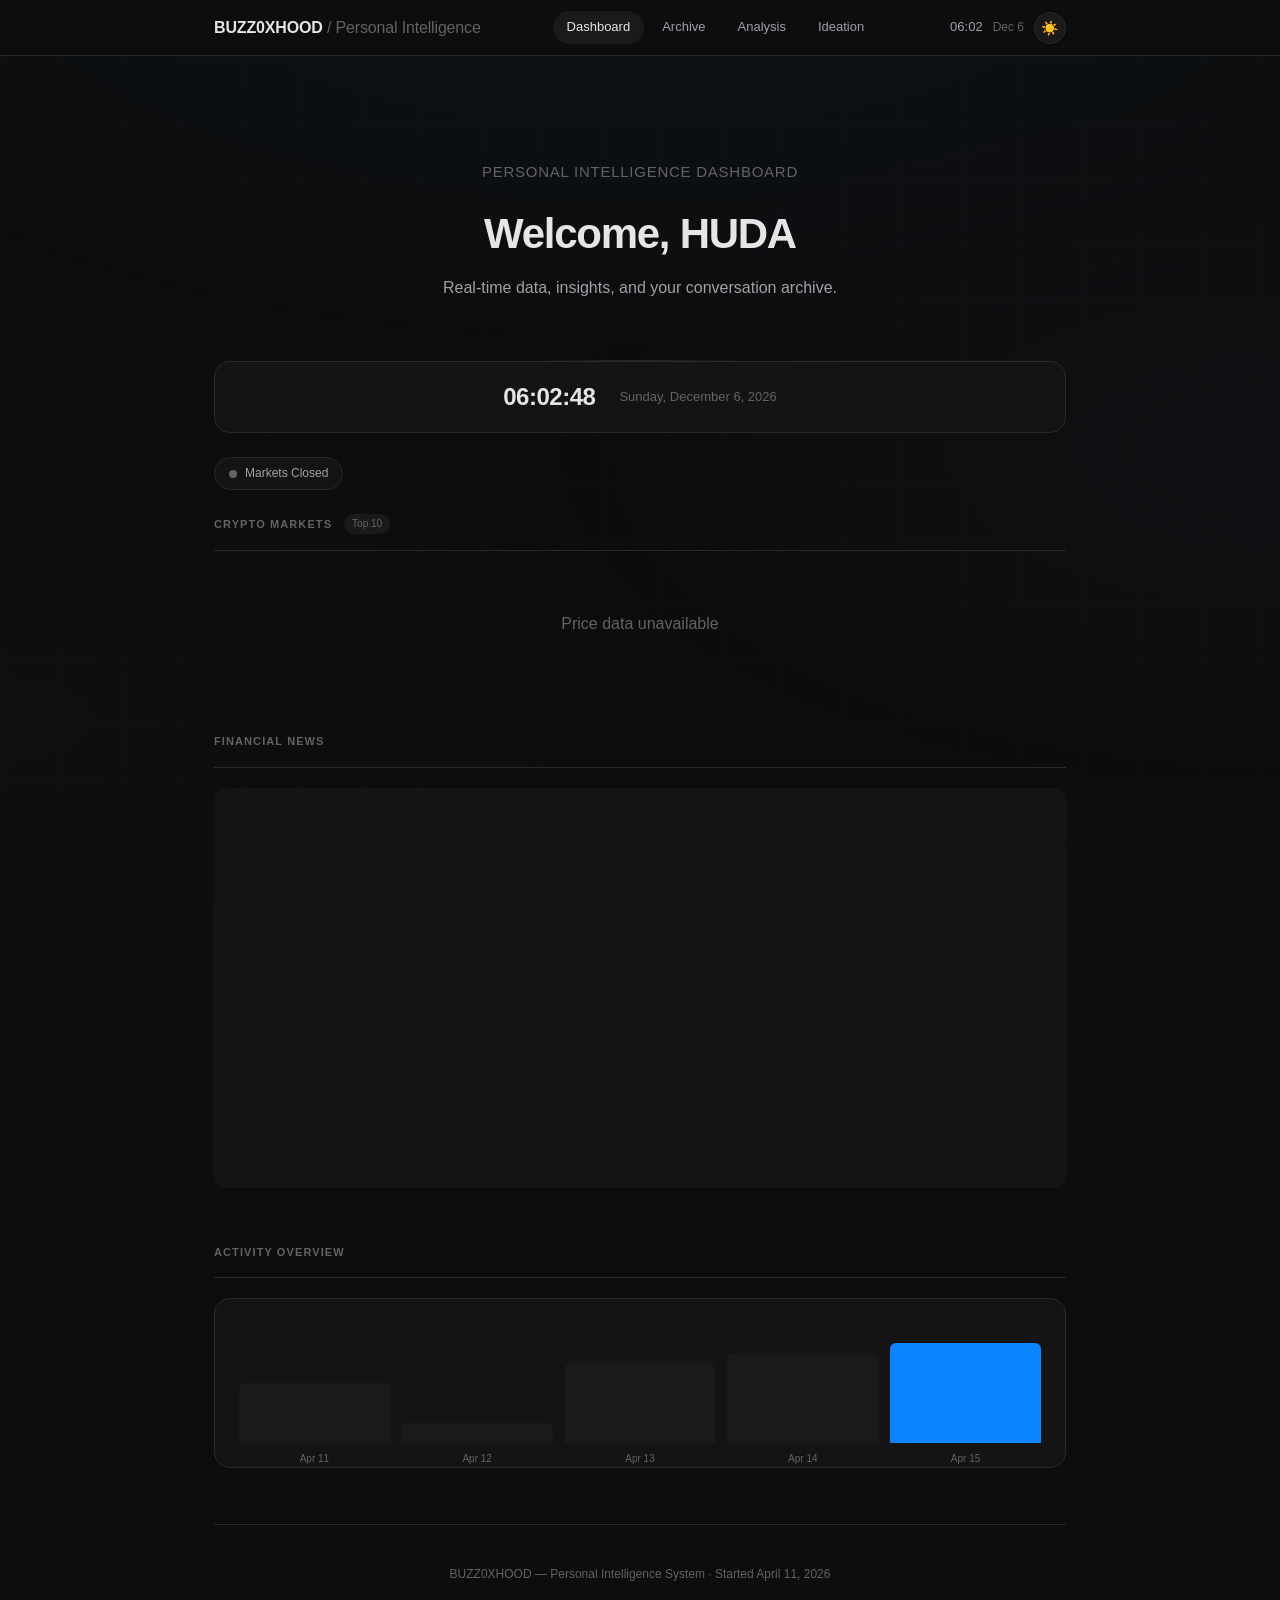
==== commit 771f5d59: "Feedback v5: Softer dark mode, Ideation section replacing Portfolio, Bloomberg iframe news, nav upda" ====
--- a/index.html
+++ b/index.html
@@ -6,17 +6,17 @@
 <title>BUZZ0XHOOD — Personal Intelligence</title>
 <style>
 :root {
-  --bg: #050505;
-  --surface: #0a0a0a;
-  --surface-2: #111111;
-  --surface-3: #181818;
-  --text: #f5f5f7;
+  --bg: #0d0d0d;
+  --surface: #141414;
+  --surface-2: #1a1a1a;
+  --surface-3: #222222;
+  --text: #e5e5e7;
   --text-2: #a1a1a6;
   --text-3: #636366;
-  --border: #1a1a1a;
+  --border: #2a2a2a;
   --accent: #0a84ff;
   --accent-2: #0070e0;
-  --accent-glow: rgba(10, 132, 255, 0.15);
+  --accent-glow: rgba(10, 132, 255, 0.12);
   --purple: #bf5af2;
   --green: #30d158;
   --yellow: #ffd60a;
@@ -33,19 +33,33 @@
   overflow-x: hidden;
 }
 
-/* Background Effects */
+/* Background Effects - Softer */
 .bg-grid {
   position: fixed;
   top: 0;
   left: 0;
   right: 0;
   bottom: 0;
-  background-image: 
-    radial-gradient(ellipse 80% 50% at 50% -20%, rgba(10, 132, 255, 0.08), transparent),
-    radial-gradient(ellipse 60% 40% at 100% 50%, rgba(191, 90, 242, 0.05), transparent),
-    radial-gradient(ellipse 60% 40% at 0% 80%, rgba(48, 209, 88, 0.04), transparent);
+  background: 
+    radial-gradient(ellipse 80% 50% at 50% -10%, rgba(10, 132, 255, 0.05), transparent),
+    radial-gradient(ellipse 60% 40% at 100% 50%, rgba(191, 90, 242, 0.03), transparent),
+    radial-gradient(ellipse 60% 40% at 0% 80%, rgba(48, 209, 88, 0.02), transparent);
   pointer-events: none;
   z-index: 0;
+}
+
+.light {
+  --bg: #f8f8f8;
+  --surface: #ffffff;
+  --surface-2: #f0f0f0;
+  --surface-3: #e8e8e8;
+  --text: #1d1d1f;
+  --text-2: #6e6e73;
+  --text-3: #86868b;
+  --border: #e0e0e0;
+  --accent: #0071e3;
+  --accent-2: #005bb5;
+  --accent-glow: rgba(0, 113, 227, 0.08);
 }
 
 .bg-grid::before {
@@ -103,7 +117,7 @@
   left: 0;
   right: 0;
   height: 56px;
-  background: rgba(5, 5, 5, 0.7);
+  background: rgba(13, 13, 13, 0.85);
   backdrop-filter: saturate(180%) blur(20px);
   border-bottom: 1px solid var(--border);
   z-index: 100;
@@ -747,6 +761,12 @@
 
 .news-item a:hover {
   text-decoration: underline;
+}
+
+/* News iframe */
+.news-feed iframe {
+  border-radius: 12px;
+  background: var(--surface);
 }
 
 /* Chart */
@@ -925,6 +945,56 @@
   height: 24px;
 }
 
+/* Idea Cards */
+.idea-card {
+  background: var(--surface);
+  border: 1px solid var(--border);
+  border-radius: 16px;
+  overflow: hidden;
+  margin-bottom: 16px;
+  transition: all 0.2s;
+}
+
+.idea-card:hover {
+  border-color: var(--accent);
+  transform: translateY(-2px);
+}
+
+.idea-image {
+  width: 100%;
+  height: 140px;
+  object-fit: cover;
+}
+
+.idea-content {
+  padding: 16px;
+}
+
+.idea-content h3 {
+  font-size: 15px;
+  font-weight: 600;
+  margin-bottom: 6px;
+}
+
+.idea-content p {
+  font-size: 13px;
+  color: var(--text-2);
+  line-height: 1.5;
+  margin-bottom: 10px;
+}
+
+.idea-link {
+  display: inline-block;
+  font-size: 12px;
+  font-weight: 500;
+  color: var(--accent);
+  text-decoration: none;
+}
+
+.idea-link:hover {
+  text-decoration: underline;
+}
+
 /* Animations */
 @keyframes fadeIn {
   from { opacity: 0; transform: translateY(10px); }
@@ -949,14 +1019,14 @@
       <a href="#" class="active" onclick="showSection('dashboard')">Dashboard</a>
       <a href="#" onclick="showSection('archive')">Archive</a>
       <a href="#" onclick="showSection('analysis')">Analysis</a>
-      <a href="#" onclick="showSection('portfolio')">Portfolio</a>
+      <a href="#" onclick="showSection('ideation')">Ideation</a>
     </nav>
     <button class="nav-toggle" id="navToggle" onclick="toggleNav()">☰</button>
     <div class="nav-dropdown" id="navDropdown">
       <a href="#" onclick="showSection('dashboard')">Dashboard</a>
       <a href="#" onclick="showSection('archive')">Archive</a>
       <a href="#" onclick="showSection('analysis')">Analysis</a>
-      <a href="#" onclick="showSection('portfolio')">Portfolio</a>
+      <a href="#" onclick="showSection('ideation')">Ideation</a>
     </div>
     <div class="header-right">
       <div class="header-datetime">
@@ -1016,10 +1086,7 @@
           <span class="section-title">Financial News</span>
         </div>
         <div class="news-feed" id="newsFeed">
-          <div class="news-item">
-            <span class="news-source">Market Update</span>
-            <p>Loading latest financial news...</p>
-          </div>
+          <iframe src="https://www.bloomberg.com/embed/feed/most-read" style="width:100%;height:400px;border:none;" title="Bloomberg Most Read"></iframe>
         </div>
       </div>
       
@@ -1367,24 +1434,78 @@
       
     </section>
     
-    <!-- Portfolio Section -->
-    <section id="portfolio-section" style="display: none;">
+    <!-- Ideation Section -->
+    <section id="ideation-section" style="display: none;">
       <div class="hero">
-        <div class="subtitle">Creative Work</div>
-        <h1>Portfolio</h1>
-        <p>Videos, projects, and creative work</p>
+        <div class="subtitle">Live Ideas</div>
+        <h1>Ideation</h1>
+        <p>Fresh business ideas, trends, and opportunities from 2026 onward.</p>
       </div>
       
-      <a href="https://vimeo.com/hudaachmad" target="_blank" class="vimeo-link">
-        <svg width="20" height="20" viewBox="0 0 24 24" fill="currentColor">
-          <path d="M23.977 6.416c-.105 2.338-1.73 5.55-4.874 9.632-3.268 4.247-6.026 6.37-8.29 6.37-1.409 0-2.578-1.294-3.553-3.876L5.622 11.8C4.816 9.152 4.266 8.04 3.938 7.113c-.49-1.394-.645-2.16-.578-2.895.103-1.14.685-1.706 1.638-1.706.588-.015 1.363.262 2.328.818 3.37 1.892 6.423 4.508 9.139 7.847 2.268 2.786 3.432 4.96 3.485 6.52.017.41.026.664.017.767-.026.33-.182.495-.455.495-.166 0-.411-.148-.736-.458-.663-.65-1.157-1.6-1.483-2.854-.326-1.254-.66-2.65-1.005-4.19-.687-2.855-1.444-4.28-2.277-4.28-.155 0-.347.035-.577.097-.58.209-1.028.76-1.356 1.67-.33.9-.492 1.813-.492 2.738 0 .987.155 1.64.466 1.95.31.31.726.47 1.245.47.95 0 1.784-.573 2.506-1.716.71-1.157 1.08-2.407 1.08-3.75 0-1.855-.64-3.46-1.92-4.81-.85-.903-1.877-1.36-3.087-1.36-1.215 0-2.185.533-2.92 1.594-.59.865-.88 2.02-.88 3.454 0 1.352.27 2.37.81 3.053.54.69 1.235 1.032 2.075 1.032.78 0 1.51-.425 2.2-1.278.685-.856 1.042-1.94 1.042-3.252V9.18c.138-2.105-.56-3.16-2.09-3.16-.752 0-1.51.353-2.254 1.065-1.14 1.095-1.732 2.73-1.732 4.85 0 3.225 1.17 5.41 3.51 6.55 1.504.75 2.74.905 3.71.45 1.257-.596 1.914-1.745 1.97-3.45.076-2.27-.72-3.96-2.36-5.06-.63-.42-1.19-.637-1.67-.637-.5 0-.91.23-1.217.69-.307.45-.465 1.08-.465 1.87 0 .66.154 1.19.465 1.57.31.39.706.58 1.18.58.62 0 1.156-.33 1.6-.98.45-.66.68-1.52.68-2.59v-.66c-.03-.13-.03-.25-.03-.37 0-.14-.013-.28-.03-.42.05-2.08.69-3.09 1.93-3.09.95 0 1.64.56 2.04 1.67.41 1.1.62 2.47.62 4.11v3.21c0 1.29.19 2.19.55 2.69.37.5.91.75 1.63.75.88 0 1.71-.54 2.47-1.62.76-1.08 1.14-2.42 1.14-4.01z"/>
-        </svg>
-        View My Work on Vimeo
-      </a>
+      <div class="section">
+        <div class="section-header">
+          <span class="section-title">Trending 2026</span>
+        </div>
+        
+        <div class="idea-card">
+          <img src="https://images.unsplash.com/photo-1677442136019-21780ecad995?w=400&h=200&fit=crop" alt="AI Agents" class="idea-image">
+          <div class="idea-content">
+            <h3>AI Agents on Solana</h3>
+            <p>Autonomous AI agents that trade, invest, and manage portfolios. Major growth in 2026.</p>
+            <a href="https://www.youtube.com/results?search_query=solana+ai+agents+2026" target="_blank" class="idea-link">Watch on YouTube →</a>
+          </div>
+        </div>
+        
+        <div class="idea-card">
+          <img src="https://images.unsplash.com/photo-1639762681485-074b7f938ba0?w=400&h=200&fit=crop" alt="DePIN" class="idea-image">
+          <div class="idea-content">
+            <h3>DePIN - Decentralized Physical Infrastructure</h3>
+            <p>Real-world infrastructure networks powered by crypto incentives. Helium, Filecoin leading.</p>
+            <a href="https://twitter.com/search?q=depin+solana+2026" target="_blank" class="idea-link">Track on X →</a>
+          </div>
+        </div>
+        
+        <div class="idea-card">
+          <img src="https://images.unsplash.com/photo-1551288049-bebda4e38f71?w=400&h=200&fit=crop" alt="Liquid Staking" class="idea-image">
+          <div class="idea-content">
+            <h3>Liquid Staking Derivatives (LSD)</h3>
+            <p>Earn yield on SOL while maintaining liquidity. JitoSOL, Marinade, Lido with 4-7% APY.</p>
+            <a href="https://solana.com/staking" target="_blank" class="idea-link">Learn More →</a>
+          </div>
+        </div>
+        
+        <div class="idea-card">
+          <img src="https://images.unsplash.com/photo-1611974789855-9c2a0a7236a3?w=400&h=200&fit=crop" alt="Memecoins" class="idea-image">
+          <div class="idea-content">
+            <h3>Memecoin Season</h3>
+            <p>Viral memecoins with community-driven narratives. High risk, high reward patterns.</p>
+            <a href="https://dexscreener.com/solana" target="_blank" class="idea-link">Track on DexScreener →</a>
+          </div>
+        </div>
+      </div>
       
-      <div class="summary-card">
-        <h3>About This Section</h3>
-        <p>Creative portfolio showcasing video projects, case studies, and client work.</p>
+      <div class="section">
+        <div class="section-header">
+          <span class="section-title">Business Opportunities</span>
+        </div>
+        
+        <div class="idea-card">
+          <img src="https://images.unsplash.com/photo-1460925895917-afdab827c52f?w=400&h=200&fit=crop" alt="Trading Bot" class="idea-image">
+          <div class="idea-content">
+            <h3>AI Trading Signal Service</h3>
+            <p>Subscription-based trading research and signals for Solana. Target: IDR 30M/month.</p>
+            <a href="https://t.me/yourbot" target="_blank" class="idea-link">Telegram Bot →</a>
+          </div>
+        </div>
+        
+        <div class="idea-card">
+          <img src="https://images.unsplash.com/photo-1499750310107-5fef28a66643?w=400&h=200&fit=crop" alt="Newsletter" class="idea-image">
+          <div class="idea-content">
+            <h3>Daily Solana Newsletter</h3>
+            <p>AI-curated daily digest of Solana ecosystem news. Monetize via subscriptions.</p>
+            <a href="https://substack.com" target="_blank" class="idea-link">Start on Substack →</a>
+          </div>
+        </div>
       </div>
     </section>
     
@@ -1608,8 +1729,8 @@
 function showSection(name) {
   document.getElementById('dashboard-section').style.display = 'none';
   document.getElementById('archive-section').style.display = 'none';
-  document.getElementById('portfolio-section').style.display = 'none';
   document.getElementById('analysis-section').style.display = 'none';
+  document.getElementById('ideation-section').style.display = 'none';
   document.getElementById(name + '-section').style.display = 'block';
   document.querySelectorAll('nav a').forEach(a => a.classList.remove('active'));
   document.querySelectorAll('.nav-dropdown a').forEach(a => a.classList.remove('active'));
@@ -1644,25 +1765,15 @@
 setInterval(fetchCryptoPrices, 60000); // Refresh every minute
 
 // Simple Financial News (using free RSS-to-JSON)
-async function fetchNews() {
-  try {
-    const res = await fetch('https://api.rss2json.com/v1/api.json?rss_url=https://cryptopanic.com/api/posts/?auth_token=aee942d14b9e折fa3f2c5e6f446c8f28d61db4c0&filter=important');
-    const data = await res.json();
-    const feed = document.getElementById('newsFeed');
-    if (data.items) {
-      feed.innerHTML = data.items.slice(0, 5).map(item => `
-        <div class="news-item">
-          <span class="news-source">${item.author || 'News'}</span>
-          <p><a href="${item.link}" target="_blank">${item.title}</a></p>
-        </div>
-      `).join('');
-    }
-  } catch (e) {
-    document.getElementById('newsFeed').innerHTML = '<div class="news-item"><span class="news-source">Bloomberg</span><p>Market news loading...</p></div>';
+// News loaded via Bloomberg iframe embed
+// Fallback: refresh iframe periodically
+function refreshNews() {
+  const iframe = document.querySelector('#newsFeed iframe');
+  if (iframe) {
+    iframe.src = iframe.src.split('?')[0] + '?t=' + Date.now();
   }
 }
-fetchNews();
-setInterval(fetchNews, 300000); // Refresh every 5 min
+setInterval(refreshNews, 300000); // Refresh every 5 min
 
 // Show more functionality
 document.querySelectorAll('.show-more').forEach(btn => {
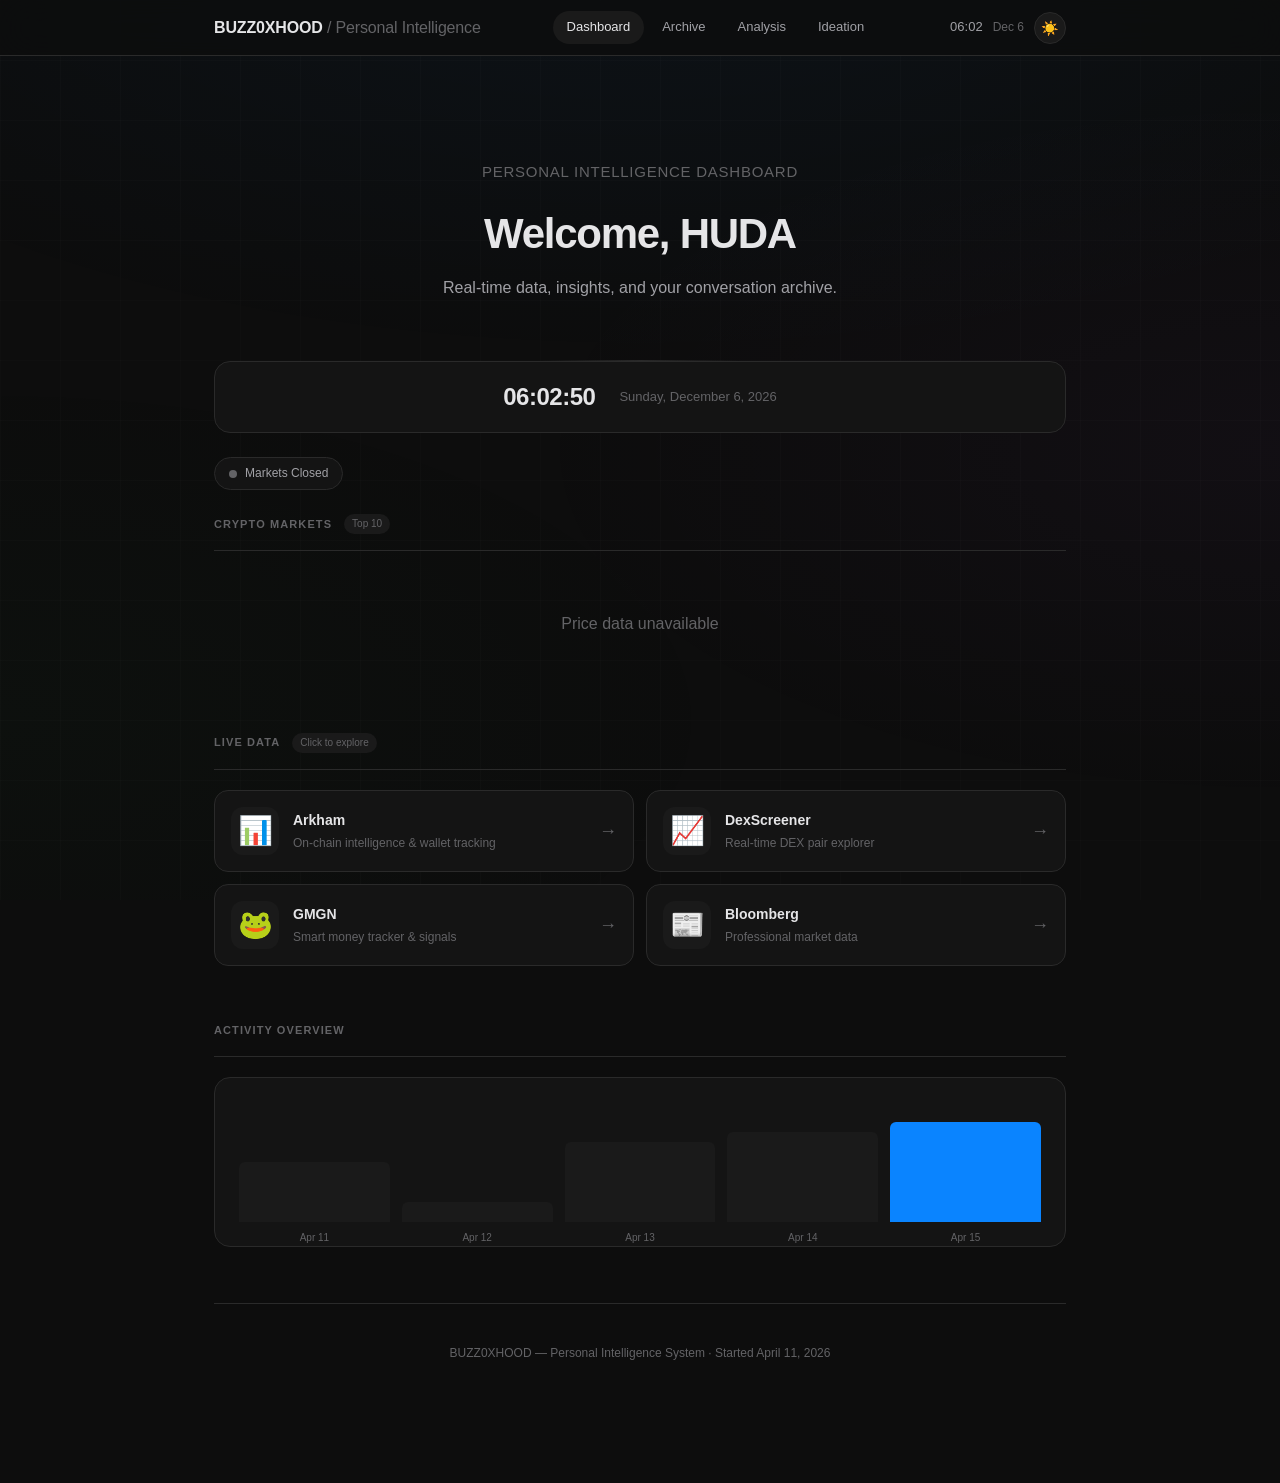
==== commit 2eb105f6: "Replace Bloomberg news with 4 clickable data source cards: Arkham, DexScreener, GMGN, Bloomberg Prof" ====
--- a/index.html
+++ b/index.html
@@ -769,6 +769,69 @@
   background: var(--surface);
 }
 
+/* Data Sources Grid */
+.data-sources-grid {
+  display: grid;
+  grid-template-columns: repeat(auto-fit, minmax(280px, 1fr));
+  gap: 12px;
+}
+
+.data-source-card {
+  display: flex;
+  align-items: center;
+  gap: 14px;
+  background: var(--surface);
+  border: 1px solid var(--border);
+  border-radius: 14px;
+  padding: 16px;
+  text-decoration: none;
+  transition: all 0.2s;
+}
+
+.data-source-card:hover {
+  border-color: var(--accent);
+  transform: translateY(-2px);
+  box-shadow: 0 4px 12px rgba(0,0,0,0.15);
+}
+
+.data-source-icon {
+  font-size: 28px;
+  width: 48px;
+  height: 48px;
+  display: flex;
+  align-items: center;
+  justify-content: center;
+  background: var(--surface-2);
+  border-radius: 12px;
+}
+
+.data-source-info {
+  flex: 1;
+}
+
+.data-source-info h3 {
+  font-size: 14px;
+  font-weight: 600;
+  color: var(--text);
+  margin-bottom: 2px;
+}
+
+.data-source-info p {
+  font-size: 12px;
+  color: var(--text-3);
+}
+
+.data-source-arrow {
+  font-size: 18px;
+  color: var(--text-3);
+  transition: transform 0.2s;
+}
+
+.data-source-card:hover .data-source-arrow {
+  transform: translateX(4px);
+  color: var(--accent);
+}
+
 /* Chart */
 .chart-container {
   background: var(--surface);
@@ -1080,13 +1143,45 @@
         </div>
       </div>
       
-      <!-- News -->
+      <!-- Data Sources -->
       <div class="section">
         <div class="section-header">
-          <span class="section-title">Financial News</span>
-        </div>
-        <div class="news-feed" id="newsFeed">
-          <iframe src="https://www.bloomberg.com/embed/feed/most-read" style="width:100%;height:400px;border:none;" title="Bloomberg Most Read"></iframe>
+          <span class="section-title">Live Data</span>
+          <span class="section-count">Click to explore</span>
+        </div>
+        <div class="data-sources-grid">
+          <a href="https://arkm.com/" target="_blank" class="data-source-card">
+            <div class="data-source-icon">📊</div>
+            <div class="data-source-info">
+              <h3>Arkham</h3>
+              <p>On-chain intelligence & wallet tracking</p>
+            </div>
+            <span class="data-source-arrow">→</span>
+          </a>
+          <a href="https://dexscreener.com/" target="_blank" class="data-source-card">
+            <div class="data-source-icon">📈</div>
+            <div class="data-source-info">
+              <h3>DexScreener</h3>
+              <p>Real-time DEX pair explorer</p>
+            </div>
+            <span class="data-source-arrow">→</span>
+          </a>
+          <a href="https://gmgn.ai/" target="_blank" class="data-source-card">
+            <div class="data-source-icon">🐸</div>
+            <div class="data-source-info">
+              <h3>GMGN</h3>
+              <p>Smart money tracker & signals</p>
+            </div>
+            <span class="data-source-arrow">→</span>
+          </a>
+          <a href="https://www.bloomberg.com/professional/" target="_blank" class="data-source-card">
+            <div class="data-source-icon">📰</div>
+            <div class="data-source-info">
+              <h3>Bloomberg</h3>
+              <p>Professional market data</p>
+            </div>
+            <span class="data-source-arrow">→</span>
+          </a>
         </div>
       </div>
       
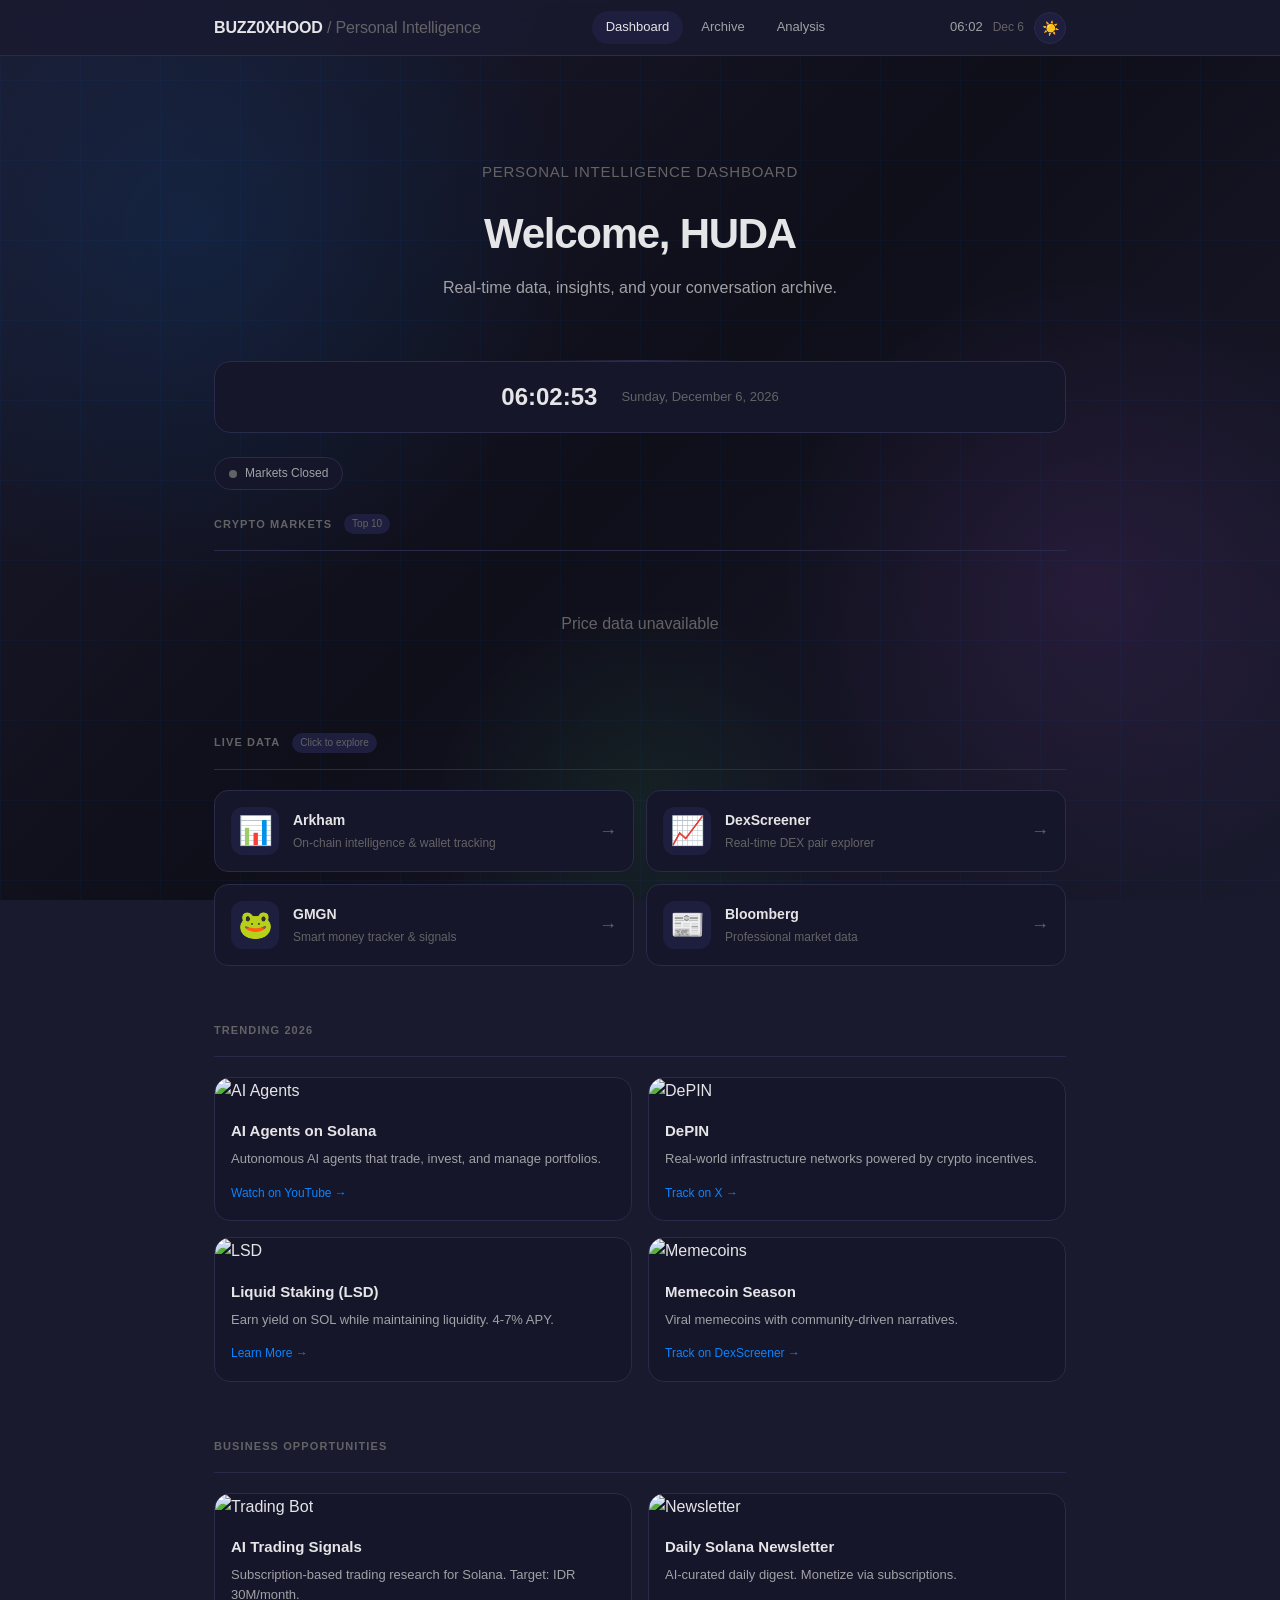
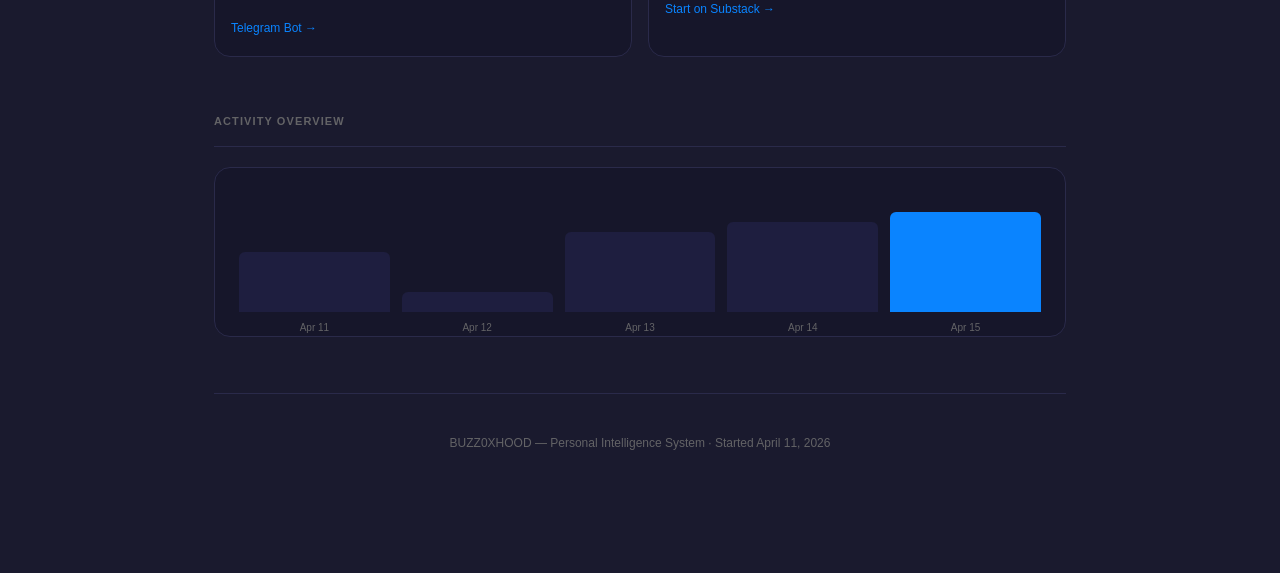
==== commit 7822f3c0: "Refactor: Ideation moved to dashboard, removed tab, reordered nav, dark grey bg with animated futuri" ====
--- a/index.html
+++ b/index.html
@@ -6,14 +6,14 @@
 <title>BUZZ0XHOOD — Personal Intelligence</title>
 <style>
 :root {
-  --bg: #0d0d0d;
-  --surface: #141414;
-  --surface-2: #1a1a1a;
-  --surface-3: #222222;
+  --bg: #1a1a2e;
+  --surface: #16162a;
+  --surface-2: #1e1e3f;
+  --surface-3: #252550;
   --text: #e5e5e7;
   --text-2: #a1a1a6;
   --text-3: #636366;
-  --border: #2a2a2a;
+  --border: #2a2a4a;
   --accent: #0a84ff;
   --accent-2: #0070e0;
   --accent-glow: rgba(10, 132, 255, 0.12);
@@ -33,7 +33,7 @@
   overflow-x: hidden;
 }
 
-/* Background Effects - Softer */
+/* Animated Futuristic Background */
 .bg-grid {
   position: fixed;
   top: 0;
@@ -41,11 +41,50 @@
   right: 0;
   bottom: 0;
   background: 
-    radial-gradient(ellipse 80% 50% at 50% -10%, rgba(10, 132, 255, 0.05), transparent),
-    radial-gradient(ellipse 60% 40% at 100% 50%, rgba(191, 90, 242, 0.03), transparent),
-    radial-gradient(ellipse 60% 40% at 0% 80%, rgba(48, 209, 88, 0.02), transparent);
+    linear-gradient(135deg, #1a1a2e 0%, #0f0f1a 50%, #1a1a2e 100%);
   pointer-events: none;
   z-index: 0;
+  overflow: hidden;
+}
+
+/* Animated grid lines */
+.bg-grid::before {
+  content: '';
+  position: absolute;
+  top: 0;
+  left: 0;
+  right: 0;
+  bottom: 0;
+  background-image: 
+    linear-gradient(rgba(10, 132, 255, 0.04) 1px, transparent 1px),
+    linear-gradient(90deg, rgba(10, 132, 255, 0.04) 1px, transparent 1px);
+  background-size: 80px 80px;
+  animation: gridMove 20s linear infinite;
+}
+
+/* Floating orbs */
+.bg-grid::after {
+  content: '';
+  position: absolute;
+  top: 0;
+  left: 0;
+  right: 0;
+  bottom: 0;
+  background: 
+    radial-gradient(circle at 15% 25%, rgba(10, 132, 255, 0.12) 0%, transparent 30%),
+    radial-gradient(circle at 85% 65%, rgba(191, 90, 242, 0.1) 0%, transparent 25%),
+    radial-gradient(circle at 50% 90%, rgba(48, 209, 88, 0.08) 0%, transparent 20%);
+  animation: orbsPulse 10s ease-in-out infinite;
+}
+
+@keyframes gridMove {
+  0% { transform: translate(0, 0); }
+  100% { transform: translate(80px, 80px); }
+}
+
+@keyframes orbsPulse {
+  0%, 100% { opacity: 0.6; transform: scale(1); }
+  50% { opacity: 1; transform: scale(1.02); }
 }
 
 .light {
@@ -62,43 +101,27 @@
   --accent-glow: rgba(0, 113, 227, 0.08);
 }
 
-.bg-grid::before {
-  content: '';
-  position: absolute;
-  top: 0;
-  left: 0;
-  right: 0;
-  bottom: 0;
-  background-image: 
-    linear-gradient(rgba(255,255,255,0.01) 1px, transparent 1px),
-    linear-gradient(90deg, rgba(255,255,255,0.01) 1px, transparent 1px);
-  background-size: 60px 60px;
-}
-
-.light {
-  --bg: #f8f8f8;
-  --surface: #ffffff;
-  --surface-2: #f0f0f0;
-  --surface-3: #e8e8e8;
-  --text: #1d1d1f;
-  --text-2: #6e6e73;
-  --text-3: #86868b;
-  --border: #e0e0e0;
-  --accent: #0071e3;
-  --accent-2: #005bb5;
-  --accent-glow: rgba(0, 113, 227, 0.1);
-}
-
 .light .bg-grid {
-  background-image: 
-    radial-gradient(ellipse 80% 50% at 50% -20%, rgba(0, 113, 227, 0.06), transparent),
-    radial-gradient(ellipse 60% 40% at 100% 50%, rgba(191, 90, 242, 0.04), transparent);
+  background: linear-gradient(135deg, #f8f8f8 0%, #e8e8e8 100%);
 }
 
 .light .bg-grid::before {
   background-image: 
-    linear-gradient(rgba(0,0,0,0.02) 1px, transparent 1px),
-    linear-gradient(90deg, rgba(0,0,0,0.02) 1px, transparent 1px);
+    linear-gradient(rgba(0, 113, 227, 0.06) 1px, transparent 1px),
+    linear-gradient(90deg, rgba(0, 113, 227, 0.06) 1px, transparent 1px);
+  animation: gridMoveLight 25s linear infinite;
+}
+
+.light .bg-grid::after {
+  background: 
+    radial-gradient(circle at 15% 25%, rgba(0, 113, 227, 0.1) 0%, transparent 30%),
+    radial-gradient(circle at 85% 65%, rgba(191, 90, 242, 0.06) 0%, transparent 25%);
+  animation: orbsPulse 12s ease-in-out infinite;
+}
+
+@keyframes gridMoveLight {
+  0% { transform: translate(0, 0); }
+  100% { transform: translate(80px, 80px); }
 }
 
 /* Layout */
@@ -117,7 +140,7 @@
   left: 0;
   right: 0;
   height: 56px;
-  background: rgba(13, 13, 13, 0.85);
+  background: rgba(26, 26, 46, 0.85);
   backdrop-filter: saturate(180%) blur(20px);
   border-bottom: 1px solid var(--border);
   z-index: 100;
@@ -203,12 +226,6 @@
   background: var(--accent-glow);
 }
 
-@media (max-width: 640px) {
-  nav { display: none; }
-  .nav-toggle { display: flex; }
-  nav.open .nav-dropdown { display: flex; }
-}
-
 nav a {
   font-size: 13px;
   font-weight: 500;
@@ -268,7 +285,6 @@
   gap: 10px;
 }
 
-
 .header-calendar {
   font-size: 12px;
   color: var(--text-3);
@@ -350,25 +366,6 @@
   border-radius: 10px;
 }
 
-/* Category */
-.category-label {
-  display: inline-flex;
-  align-items: center;
-  gap: 6px;
-  font-size: 10px;
-  font-weight: 600;
-  text-transform: uppercase;
-  letter-spacing: 0.08em;
-  padding: 4px 10px;
-  border-radius: 6px;
-  margin-bottom: 16px;
-}
-
-.category-label.business { background: rgba(191, 90, 242, 0.12); color: var(--purple); }
-.category-label.technical { background: rgba(10, 132, 255, 0.12); color: var(--accent); }
-.category-label.setup { background: rgba(48, 209, 88, 0.12); color: var(--green); }
-.category-label.discussion { background: rgba(255, 214, 10, 0.12); color: var(--yellow); }
-
 /* Date Group */
 .date-group {
   margin-bottom: 40px;
@@ -462,46 +459,6 @@
   border-radius: 4px;
 }
 
-/* Message Collapsed */
-.message.collapsed {
-  cursor: pointer;
-}
-
-.message.collapsed .message-text {
-  max-height: 80px;
-  overflow: hidden;
-  position: relative;
-}
-
-.message.collapsed .message-text::after {
-  content: '';
-  position: absolute;
-  bottom: 0;
-  left: 0;
-  right: 0;
-  height: 40px;
-  background: linear-gradient(transparent, var(--surface));
-}
-
-.show-more {
-  display: block;
-  width: 100%;
-  padding: 8px;
-  margin-top: 8px;
-  background: none;
-  border: 1px solid var(--border);
-  border-radius: 8px;
-  color: var(--accent);
-  font-size: 12px;
-  font-weight: 500;
-  cursor: pointer;
-  transition: all 0.2s;
-}
-
-.show-more:hover {
-  background: var(--surface-2);
-}
-
 /* Summary Cards */
 .summary-card {
   background: var(--surface);
@@ -521,60 +478,6 @@
   font-size: 13px;
   color: var(--text-2);
   line-height: 1.6;
-}
-
-/* Portfolio */
-.portfolio-section {
-  background: var(--surface);
-  border: 1px solid var(--border);
-  border-radius: 16px;
-  padding: 24px;
-  margin-bottom: 24px;
-}
-
-.portfolio-section h3 {
-  font-size: 14px;
-  font-weight: 600;
-  margin-bottom: 4px;
-}
-
-.portfolio-section p {
-  font-size: 12px;
-  color: var(--text-3);
-  margin-bottom: 16px;
-}
-
-.portfolio-embed {
-  width: 100%;
-  border-radius: 12px;
-  overflow: hidden;
-  background: #000;
-}
-
-.portfolio-embed iframe {
-  display: block;
-  width: 100%;
-  height: 400px;
-}
-
-/* Footer */
-footer {
-  padding: 40px 0;
-  border-top: 1px solid var(--border);
-  text-align: center;
-}
-
-footer p {
-  font-size: 12px;
-  color: var(--text-3);
-}
-
-/* Responsive */
-@media (max-width: 640px) {
-  nav { display: none; }
-  .container { padding: 0 16px; }
-  .message { padding: 14px 16px; }
-  .portfolio-embed iframe { height: 250px; }
 }
 
 /* Dashboard */
@@ -587,8 +490,12 @@
   text-align: center;
 }
 
+.dashboard-card.compact {
+  padding: 16px 24px;
+}
+
 .clock-display {
-  padding: 16px 0;
+  padding: 0;
 }
 
 .clock-display.small {
@@ -611,7 +518,6 @@
 .calendar-display {
   text-align: left;
 }
-
 
 .calendar-display .clock-date {
   font-size: 13px;
@@ -641,7 +547,7 @@
 .market-status.open .status-dot {
   background: var(--green);
   box-shadow: 0 0 8px var(--green);
-  animation: pulse 2s infinite;
+  animation: statusPulse 2s infinite;
 }
 
 .market-status.closed .status-dot {
@@ -654,27 +560,9 @@
   color: var(--text-2);
 }
 
-@keyframes pulse {
+@keyframes statusPulse {
   0%, 100% { opacity: 1; }
   50% { opacity: 0.5; }
-}
-
-
-.dashboard-card.compact {
-  padding: 16px 24px;
-}
-
-.clock-time {
-  font-size: clamp(36px, 8vw, 56px);
-  font-weight: 600;
-  letter-spacing: -0.02em;
-  font-variant-numeric: tabular-nums;
-}
-
-.clock-date {
-  font-size: 14px;
-  color: var(--text-3);
-  margin-top: 4px;
 }
 
 /* Crypto Grid */
@@ -723,50 +611,6 @@
   text-align: center;
   padding: 40px;
   color: var(--text-3);
-}
-
-/* News Feed */
-.news-feed {
-  display: flex;
-  flex-direction: column;
-  gap: 12px;
-}
-
-.news-item {
-  background: var(--surface);
-  border: 1px solid var(--border);
-  border-radius: 12px;
-  padding: 16px;
-}
-
-.news-source {
-  font-size: 11px;
-  font-weight: 600;
-  color: var(--accent);
-  text-transform: uppercase;
-  letter-spacing: 0.05em;
-}
-
-.news-item p {
-  font-size: 14px;
-  color: var(--text-2);
-  margin-top: 6px;
-  line-height: 1.5;
-}
-
-.news-item a {
-  color: var(--accent);
-  text-decoration: none;
-}
-
-.news-item a:hover {
-  text-decoration: underline;
-}
-
-/* News iframe */
-.news-feed iframe {
-  border-radius: 12px;
-  background: var(--surface);
 }
 
 /* Data Sources Grid */
@@ -832,6 +676,61 @@
   color: var(--accent);
 }
 
+/* Idea Grid */
+.idea-grid {
+  display: grid;
+  grid-template-columns: repeat(auto-fit, minmax(280px, 1fr));
+  gap: 16px;
+}
+
+.idea-card {
+  background: var(--surface);
+  border: 1px solid var(--border);
+  border-radius: 16px;
+  overflow: hidden;
+  transition: all 0.2s;
+}
+
+.idea-card:hover {
+  border-color: var(--accent);
+  transform: translateY(-2px);
+}
+
+.idea-card img {
+  width: 100%;
+  height: 140px;
+  object-fit: cover;
+}
+
+.idea-content {
+  padding: 16px;
+}
+
+.idea-content h3 {
+  font-size: 15px;
+  font-weight: 600;
+  margin-bottom: 6px;
+}
+
+.idea-content p {
+  font-size: 13px;
+  color: var(--text-2);
+  line-height: 1.5;
+  margin-bottom: 10px;
+}
+
+.idea-link {
+  display: inline-block;
+  font-size: 12px;
+  font-weight: 500;
+  color: var(--accent);
+  text-decoration: none;
+}
+
+.idea-link:hover {
+  text-decoration: underline;
+}
+
 /* Chart */
 .chart-container {
   background: var(--surface);
@@ -981,81 +880,27 @@
   line-height: 1.5;
 }
 
-/* Vimeo Link */
-.vimeo-link {
-  display: inline-flex;
-  align-items: center;
-  gap: 10px;
-  background: var(--surface);
-  border: 1px solid var(--border);
-  border-radius: 12px;
-  padding: 14px 20px;
-  margin-bottom: 20px;
-  color: var(--text);
-  text-decoration: none;
-  font-size: 14px;
-  font-weight: 500;
-  transition: all 0.2s;
-}
-
-.vimeo-link:hover {
-  border-color: var(--accent);
-  background: var(--accent-glow);
-}
-
-.vimeo-link svg {
-  width: 24px;
-  height: 24px;
-}
-
-/* Idea Cards */
-.idea-card {
-  background: var(--surface);
-  border: 1px solid var(--border);
-  border-radius: 16px;
-  overflow: hidden;
-  margin-bottom: 16px;
-  transition: all 0.2s;
-}
-
-.idea-card:hover {
-  border-color: var(--accent);
-  transform: translateY(-2px);
-}
-
-.idea-image {
-  width: 100%;
-  height: 140px;
-  object-fit: cover;
-}
-
-.idea-content {
-  padding: 16px;
-}
-
-.idea-content h3 {
-  font-size: 15px;
-  font-weight: 600;
-  margin-bottom: 6px;
-}
-
-.idea-content p {
-  font-size: 13px;
-  color: var(--text-2);
-  line-height: 1.5;
-  margin-bottom: 10px;
-}
-
-.idea-link {
-  display: inline-block;
+/* Footer */
+footer {
+  padding: 40px 0;
+  border-top: 1px solid var(--border);
+  text-align: center;
+}
+
+footer p {
   font-size: 12px;
-  font-weight: 500;
-  color: var(--accent);
-  text-decoration: none;
-}
-
-.idea-link:hover {
-  text-decoration: underline;
+  color: var(--text-3);
+}
+
+/* Responsive */
+@media (max-width: 640px) {
+  nav { display: none; }
+  .nav-toggle { display: flex; }
+  nav.open .nav-dropdown { display: flex; }
+  .container { padding: 0 16px; }
+  .message { padding: 14px 16px; }
+  .idea-grid { grid-template-columns: 1fr; }
+  .data-sources-grid { grid-template-columns: 1fr; }
 }
 
 /* Animations */
@@ -1082,14 +927,12 @@
       <a href="#" class="active" onclick="showSection('dashboard')">Dashboard</a>
       <a href="#" onclick="showSection('archive')">Archive</a>
       <a href="#" onclick="showSection('analysis')">Analysis</a>
-      <a href="#" onclick="showSection('ideation')">Ideation</a>
     </nav>
     <button class="nav-toggle" id="navToggle" onclick="toggleNav()">☰</button>
     <div class="nav-dropdown" id="navDropdown">
       <a href="#" onclick="showSection('dashboard')">Dashboard</a>
       <a href="#" onclick="showSection('archive')">Archive</a>
       <a href="#" onclick="showSection('analysis')">Analysis</a>
-      <a href="#" onclick="showSection('ideation')">Ideation</a>
     </div>
     <div class="header-right">
       <div class="header-datetime">
@@ -1185,6 +1028,72 @@
         </div>
       </div>
       
+      <!-- Ideation: Trending 2026 -->
+      <div class="section">
+        <div class="section-header">
+          <span class="section-title">Trending 2026</span>
+        </div>
+        <div class="idea-grid">
+          <div class="idea-card">
+            <img src="https://images.unsplash.com/photo-1677442136019-21780ecad995?w=400&h=200&fit=crop" alt="AI Agents">
+            <div class="idea-content">
+              <h3>AI Agents on Solana</h3>
+              <p>Autonomous AI agents that trade, invest, and manage portfolios.</p>
+              <a href="https://www.youtube.com/results?search_query=solana+ai+agents+2026" target="_blank" class="idea-link">Watch on YouTube →</a>
+            </div>
+          </div>
+          <div class="idea-card">
+            <img src="https://images.unsplash.com/photo-1639762681485-074b7f938ba0?w=400&h=200&fit=crop" alt="DePIN">
+            <div class="idea-content">
+              <h3>DePIN</h3>
+              <p>Real-world infrastructure networks powered by crypto incentives.</p>
+              <a href="https://twitter.com/search?q=depin+solana+2026" target="_blank" class="idea-link">Track on X →</a>
+            </div>
+          </div>
+          <div class="idea-card">
+            <img src="https://images.unsplash.com/photo-1551288049-bebda4e38f71?w=400&h=200&fit=crop" alt="LSD">
+            <div class="idea-content">
+              <h3>Liquid Staking (LSD)</h3>
+              <p>Earn yield on SOL while maintaining liquidity. 4-7% APY.</p>
+              <a href="https://solana.com/staking" target="_blank" class="idea-link">Learn More →</a>
+            </div>
+          </div>
+          <div class="idea-card">
+            <img src="https://images.unsplash.com/photo-1611974789855-9c2a0a7236a3?w=400&h=200&fit=crop" alt="Memecoins">
+            <div class="idea-content">
+              <h3>Memecoin Season</h3>
+              <p>Viral memecoins with community-driven narratives.</p>
+              <a href="https://dexscreener.com/solana" target="_blank" class="idea-link">Track on DexScreener →</a>
+            </div>
+          </div>
+        </div>
+      </div>
+      
+      <!-- Ideation: Business Opportunities -->
+      <div class="section">
+        <div class="section-header">
+          <span class="section-title">Business Opportunities</span>
+        </div>
+        <div class="idea-grid">
+          <div class="idea-card">
+            <img src="https://images.unsplash.com/photo-1460925895917-afdab827c52f?w=400&h=200&fit=crop" alt="Trading Bot">
+            <div class="idea-content">
+              <h3>AI Trading Signals</h3>
+              <p>Subscription-based trading research for Solana. Target: IDR 30M/month.</p>
+              <a href="https://t.me/yourbot" target="_blank" class="idea-link">Telegram Bot →</a>
+            </div>
+          </div>
+          <div class="idea-card">
+            <img src="https://images.unsplash.com/photo-1499750310107-5fef28a66643?w=400&h=200&fit=crop" alt="Newsletter">
+            <div class="idea-content">
+              <h3>Daily Solana Newsletter</h3>
+              <p>AI-curated daily digest. Monetize via subscriptions.</p>
+              <a href="https://substack.com" target="_blank" class="idea-link">Start on Substack →</a>
+            </div>
+          </div>
+        </div>
+      </div>
+      
       <!-- Activity Chart -->
       <div class="section">
         <div class="section-header">
@@ -1210,9 +1119,9 @@
         <p>Every discussion from first contact to now. Chronological. Searchable. Organized by theme.</p>
       </div>
       
-      <!-- APRIL 15, 2026 -->
+      <!-- APRIL 11, 2026 -->
       <div class="date-group">
-        <div class="date-header">April 15, 2026 — Today</div>
+        <div class="date-header">April 11, 2026 — Saturday</div>
         
         <div class="section-header">
           <span class="section-title">Initial Setup</span>
@@ -1529,81 +1438,6 @@
       
     </section>
     
-    <!-- Ideation Section -->
-    <section id="ideation-section" style="display: none;">
-      <div class="hero">
-        <div class="subtitle">Live Ideas</div>
-        <h1>Ideation</h1>
-        <p>Fresh business ideas, trends, and opportunities from 2026 onward.</p>
-      </div>
-      
-      <div class="section">
-        <div class="section-header">
-          <span class="section-title">Trending 2026</span>
-        </div>
-        
-        <div class="idea-card">
-          <img src="https://images.unsplash.com/photo-1677442136019-21780ecad995?w=400&h=200&fit=crop" alt="AI Agents" class="idea-image">
-          <div class="idea-content">
-            <h3>AI Agents on Solana</h3>
-            <p>Autonomous AI agents that trade, invest, and manage portfolios. Major growth in 2026.</p>
-            <a href="https://www.youtube.com/results?search_query=solana+ai+agents+2026" target="_blank" class="idea-link">Watch on YouTube →</a>
-          </div>
-        </div>
-        
-        <div class="idea-card">
-          <img src="https://images.unsplash.com/photo-1639762681485-074b7f938ba0?w=400&h=200&fit=crop" alt="DePIN" class="idea-image">
-          <div class="idea-content">
-            <h3>DePIN - Decentralized Physical Infrastructure</h3>
-            <p>Real-world infrastructure networks powered by crypto incentives. Helium, Filecoin leading.</p>
-            <a href="https://twitter.com/search?q=depin+solana+2026" target="_blank" class="idea-link">Track on X →</a>
-          </div>
-        </div>
-        
-        <div class="idea-card">
-          <img src="https://images.unsplash.com/photo-1551288049-bebda4e38f71?w=400&h=200&fit=crop" alt="Liquid Staking" class="idea-image">
-          <div class="idea-content">
-            <h3>Liquid Staking Derivatives (LSD)</h3>
-            <p>Earn yield on SOL while maintaining liquidity. JitoSOL, Marinade, Lido with 4-7% APY.</p>
-            <a href="https://solana.com/staking" target="_blank" class="idea-link">Learn More →</a>
-          </div>
-        </div>
-        
-        <div class="idea-card">
-          <img src="https://images.unsplash.com/photo-1611974789855-9c2a0a7236a3?w=400&h=200&fit=crop" alt="Memecoins" class="idea-image">
-          <div class="idea-content">
-            <h3>Memecoin Season</h3>
-            <p>Viral memecoins with community-driven narratives. High risk, high reward patterns.</p>
-            <a href="https://dexscreener.com/solana" target="_blank" class="idea-link">Track on DexScreener →</a>
-          </div>
-        </div>
-      </div>
-      
-      <div class="section">
-        <div class="section-header">
-          <span class="section-title">Business Opportunities</span>
-        </div>
-        
-        <div class="idea-card">
-          <img src="https://images.unsplash.com/photo-1460925895917-afdab827c52f?w=400&h=200&fit=crop" alt="Trading Bot" class="idea-image">
-          <div class="idea-content">
-            <h3>AI Trading Signal Service</h3>
-            <p>Subscription-based trading research and signals for Solana. Target: IDR 30M/month.</p>
-            <a href="https://t.me/yourbot" target="_blank" class="idea-link">Telegram Bot →</a>
-          </div>
-        </div>
-        
-        <div class="idea-card">
-          <img src="https://images.unsplash.com/photo-1499750310107-5fef28a66643?w=400&h=200&fit=crop" alt="Newsletter" class="idea-image">
-          <div class="idea-content">
-            <h3>Daily Solana Newsletter</h3>
-            <p>AI-curated daily digest of Solana ecosystem news. Monetize via subscriptions.</p>
-            <a href="https://substack.com" target="_blank" class="idea-link">Start on Substack →</a>
-          </div>
-        </div>
-      </div>
-    </section>
-    
     <!-- Analysis Section -->
     <section id="analysis-section" style="display: none;">
       <div class="hero">
@@ -1622,11 +1456,8 @@
           <h4>Revenue Model Breakdown</h4>
           <div class="pie-chart">
             <svg viewBox="0 0 100 100" class="pie-svg">
-              <!-- Subscriptions 40% -->
               <circle cx="50" cy="50" r="40" fill="transparent" stroke="var(--accent)" stroke-width="20" stroke-dasharray="100.53 150.79" stroke-dashoffset="0" transform="rotate(-90 50 50)"/>
-              <!-- Affiliate 35% -->
               <circle cx="50" cy="50" r="40" fill="transparent" stroke="var(--purple)" stroke-width="20" stroke-dasharray="87.96 163.36" stroke-dashoffset="-100.53" transform="rotate(-90 50 50)"/>
-              <!-- One-time 25% -->
               <circle cx="50" cy="50" r="40" fill="transparent" stroke="var(--green)" stroke-width="20" stroke-dasharray="62.83 188.49" stroke-dashoffset="-188.49" transform="rotate(-90 50 50)"/>
             </svg>
             <div class="pie-legend">
@@ -1695,13 +1526,7 @@
         </div>
       </div>
       
-      <div class="summary-card" style="background: linear-gradient(135deg, var(--surface), rgba(10, 132, 255, 0.05));">
-        <h3>Recommendation</h3>
-        <p><strong>Best next step:</strong> Weekly Digest Automation (low effort, 3-5 days) + Daily Reflection Journal (slow living, no pressure).</p>
-        <p style="margin-top: 8px;"><strong>Reality check:</strong> Pick ONE thing, execute for 2 weeks minimum before changing direction.</p>
-      </div>
-      
-      <!-- Insights Grid -->
+      <!-- Key Insights -->
       <div class="section">
         <div class="section-header">
           <span class="section-title">Key Insights</span>
@@ -1772,6 +1597,12 @@
           </div>
         </div>
       </div>
+      
+      <div class="summary-card" style="background: linear-gradient(135deg, var(--surface), rgba(10, 132, 255, 0.05));">
+        <h3>Recommendation</h3>
+        <p><strong>Best next step:</strong> Weekly Digest Automation (low effort, 3-5 days) + Daily Reflection Journal (slow living, no pressure).</p>
+        <p style="margin-top: 8px;"><strong>Reality check:</strong> Pick ONE thing, execute for 2 weeks minimum before changing direction.</p>
+      </div>
     </section>
     
     <footer>
@@ -1825,7 +1656,6 @@
   document.getElementById('dashboard-section').style.display = 'none';
   document.getElementById('archive-section').style.display = 'none';
   document.getElementById('analysis-section').style.display = 'none';
-  document.getElementById('ideation-section').style.display = 'none';
   document.getElementById(name + '-section').style.display = 'block';
   document.querySelectorAll('nav a').forEach(a => a.classList.remove('active'));
   document.querySelectorAll('.nav-dropdown a').forEach(a => a.classList.remove('active'));
@@ -1858,26 +1688,6 @@
 }
 fetchCryptoPrices();
 setInterval(fetchCryptoPrices, 60000); // Refresh every minute
-
-// Simple Financial News (using free RSS-to-JSON)
-// News loaded via Bloomberg iframe embed
-// Fallback: refresh iframe periodically
-function refreshNews() {
-  const iframe = document.querySelector('#newsFeed iframe');
-  if (iframe) {
-    iframe.src = iframe.src.split('?')[0] + '?t=' + Date.now();
-  }
-}
-setInterval(refreshNews, 300000); // Refresh every 5 min
-
-// Show more functionality
-document.querySelectorAll('.show-more').forEach(btn => {
-  btn.addEventListener('click', function() {
-    const message = this.parentElement;
-    message.classList.toggle('collapsed');
-    this.textContent = message.classList.contains('collapsed') ? 'Show More' : 'Show Less';
-  });
-});
 </script>
 
 </body>
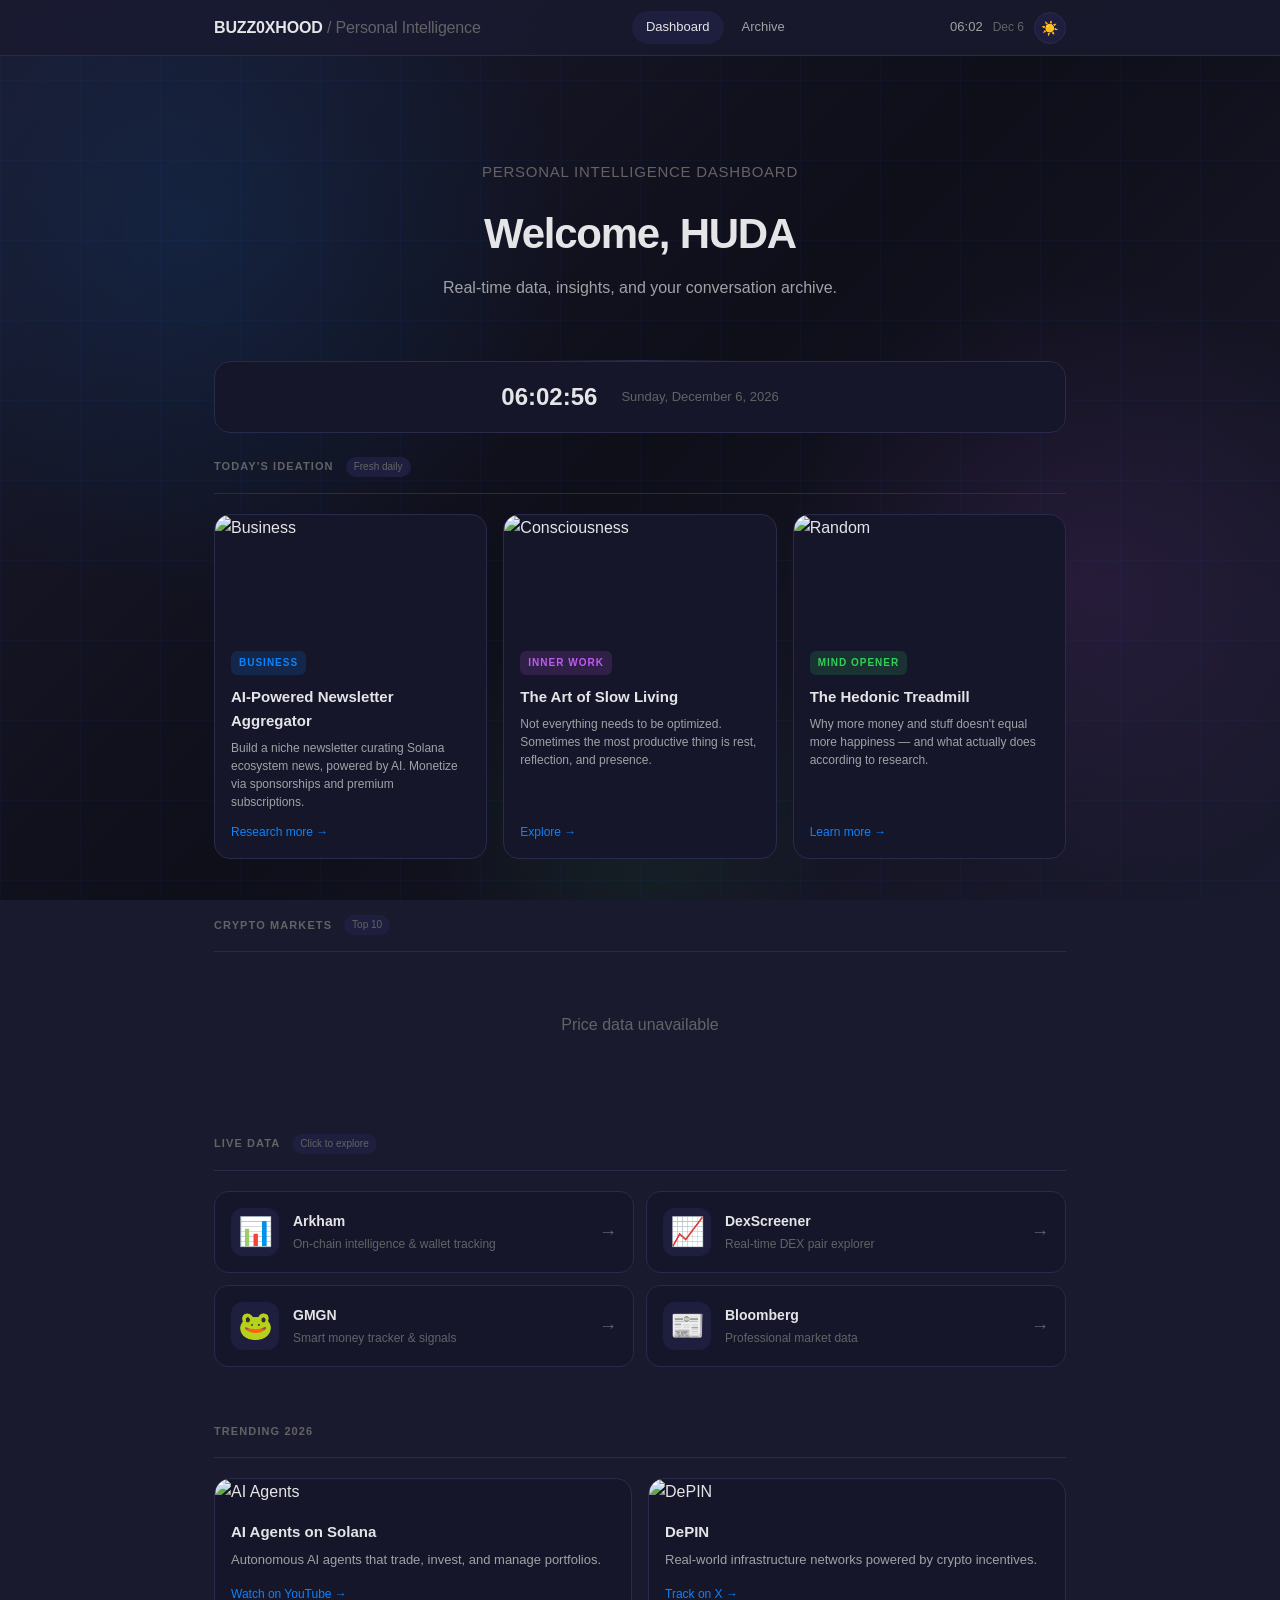
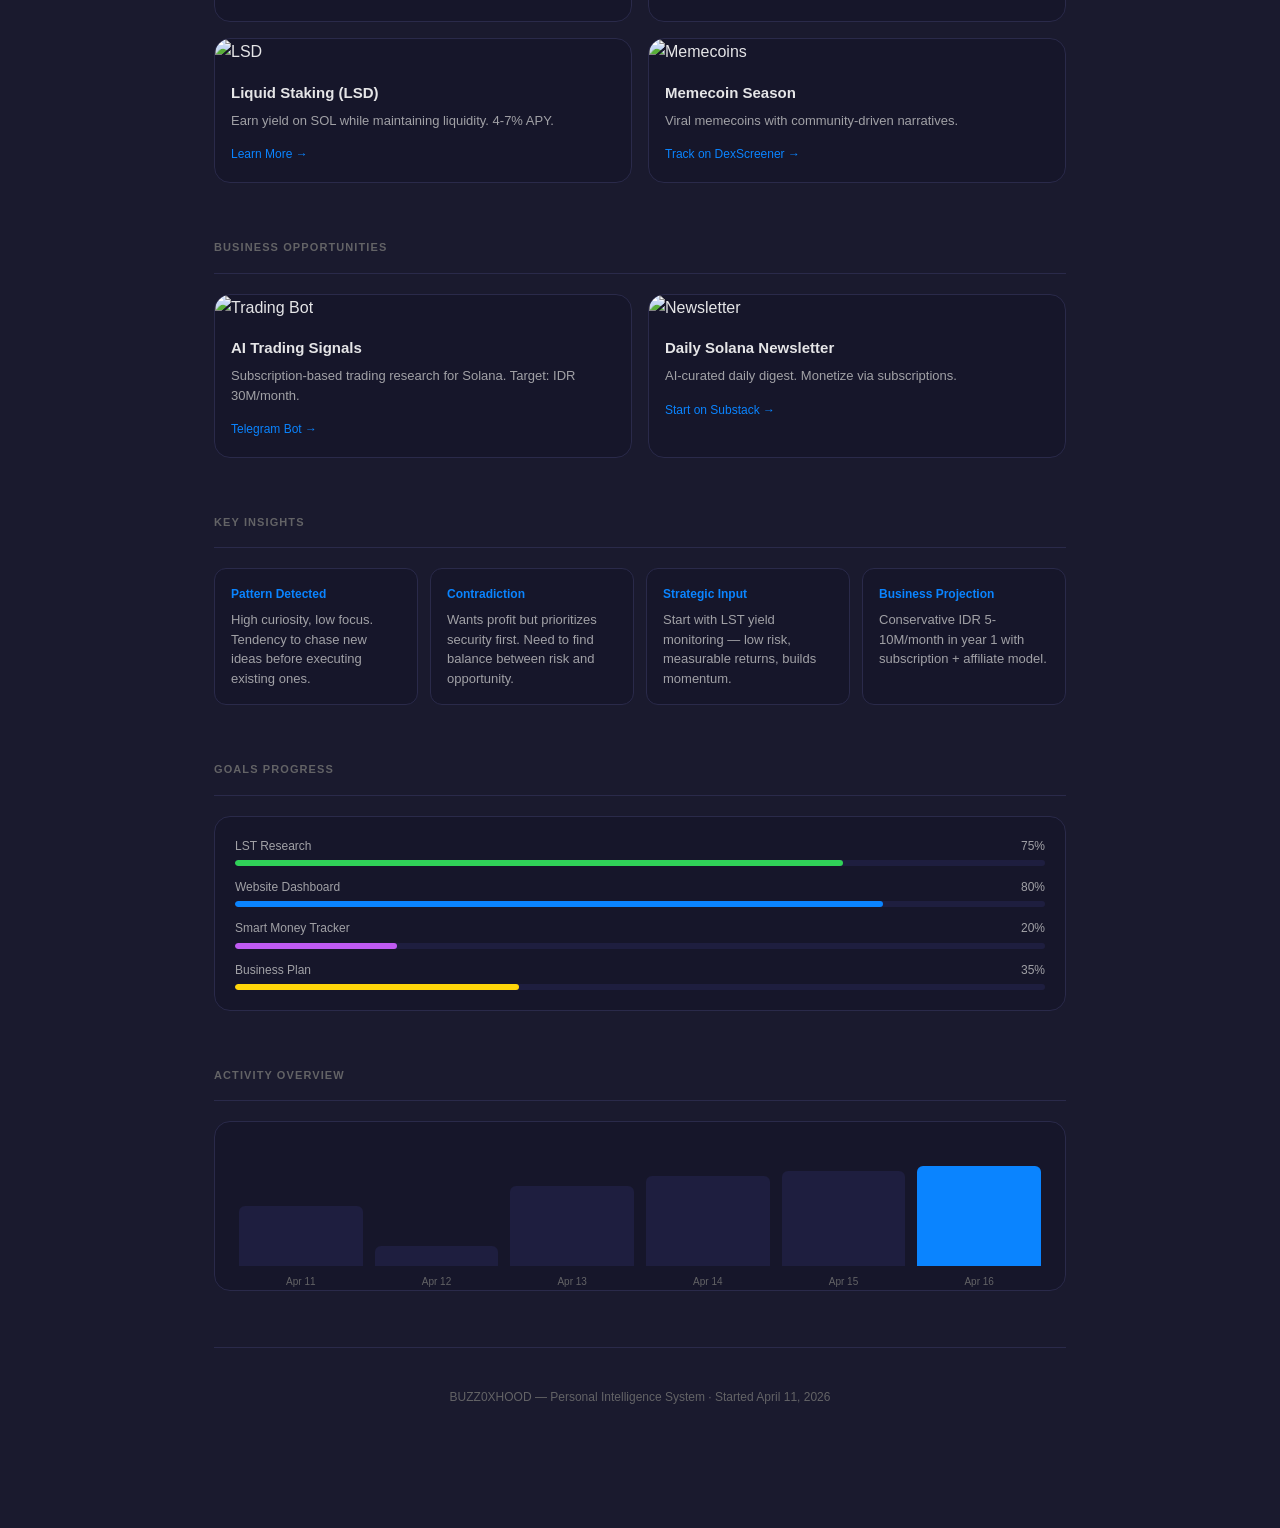
==== commit d696c1b1: "Complete refactor: Analysis on dashboard, archive to last tab, market status removed, daily ideation" ====
--- a/index.html
+++ b/index.html
@@ -40,14 +40,12 @@
   left: 0;
   right: 0;
   bottom: 0;
-  background: 
-    linear-gradient(135deg, #1a1a2e 0%, #0f0f1a 50%, #1a1a2e 100%);
+  background: linear-gradient(135deg, #1a1a2e 0%, #0f0f1a 50%, #1a1a2e 100%);
   pointer-events: none;
   z-index: 0;
   overflow: hidden;
 }
 
-/* Animated grid lines */
 .bg-grid::before {
   content: '';
   position: absolute;
@@ -62,7 +60,6 @@
   animation: gridMove 20s linear infinite;
 }
 
-/* Floating orbs */
 .bg-grid::after {
   content: '';
   position: absolute;
@@ -180,11 +177,6 @@
   font-size: 18px;
   align-items: center;
   justify-content: center;
-  transition: all 0.2s;
-}
-
-.nav-toggle:hover {
-  background: var(--surface-3);
 }
 
 .nav-dropdown {
@@ -264,12 +256,6 @@
   display: flex;
   align-items: center;
   justify-content: center;
-  transition: all 0.15s;
-}
-
-.theme-btn:hover {
-  transform: scale(1.05);
-  background: var(--surface-3);
 }
 
 .live-clock {
@@ -396,11 +382,6 @@
   border-radius: 16px;
   padding: 16px 20px;
   margin-bottom: 12px;
-  transition: all 0.2s;
-}
-
-.message:hover {
-  border-color: rgba(255,255,255,0.1);
 }
 
 .message.user {
@@ -494,19 +475,15 @@
   padding: 16px 24px;
 }
 
-.clock-display {
-  padding: 0;
-}
-
-.clock-display.small {
-  padding: 0;
-}
-
 .datetime-row {
   display: flex;
   align-items: center;
   justify-content: center;
   gap: 24px;
+}
+
+.clock-display.small {
+  padding: 0;
 }
 
 .clock-display.small .clock-time {
@@ -523,46 +500,6 @@
   font-size: 13px;
   color: var(--text-3);
   margin-top: 0;
-}
-
-/* Market Status */
-.market-status {
-  display: inline-flex;
-  align-items: center;
-  gap: 8px;
-  background: var(--surface);
-  border: 1px solid var(--border);
-  border-radius: 20px;
-  padding: 6px 14px;
-  margin-bottom: 24px;
-}
-
-.status-dot {
-  width: 8px;
-  height: 8px;
-  border-radius: 50%;
-  background: var(--text-3);
-}
-
-.market-status.open .status-dot {
-  background: var(--green);
-  box-shadow: 0 0 8px var(--green);
-  animation: statusPulse 2s infinite;
-}
-
-.market-status.closed .status-dot {
-  background: var(--text-3);
-}
-
-.status-text {
-  font-size: 12px;
-  font-weight: 500;
-  color: var(--text-2);
-}
-
-@keyframes statusPulse {
-  0%, 100% { opacity: 1; }
-  50% { opacity: 0.5; }
 }
 
 /* Crypto Grid */
@@ -578,11 +515,6 @@
   border-radius: 12px;
   padding: 12px;
   text-align: center;
-  transition: all 0.2s;
-}
-
-.crypto-item:hover {
-  border-color: var(--accent);
 }
 
 .crypto-symbol {
@@ -635,7 +567,6 @@
 .data-source-card:hover {
   border-color: var(--accent);
   transform: translateY(-2px);
-  box-shadow: 0 4px 12px rgba(0,0,0,0.15);
 }
 
 .data-source-icon {
@@ -668,12 +599,95 @@
 .data-source-arrow {
   font-size: 18px;
   color: var(--text-3);
-  transition: transform 0.2s;
-}
-
-.data-source-card:hover .data-source-arrow {
-  transform: translateX(4px);
+}
+
+/* Daily Ideation Cards */
+.ideation-grid {
+  display: grid;
+  grid-template-columns: repeat(auto-fit, minmax(260px, 1fr));
+  gap: 16px;
+}
+
+.ideation-card {
+  background: var(--surface);
+  border: 1px solid var(--border);
+  border-radius: 16px;
+  overflow: hidden;
+  transition: all 0.2s;
+  display: flex;
+  flex-direction: column;
+}
+
+.ideation-card:hover {
+  border-color: var(--accent);
+  transform: translateY(-2px);
+}
+
+.ideation-card img {
+  width: 100%;
+  height: 120px;
+  object-fit: cover;
+}
+
+.ideation-content {
+  padding: 16px;
+  flex: 1;
+  display: flex;
+  flex-direction: column;
+}
+
+.ideation-tag {
+  font-size: 10px;
+  font-weight: 600;
+  text-transform: uppercase;
+  letter-spacing: 0.1em;
+  padding: 4px 8px;
+  border-radius: 6px;
+  margin-bottom: 10px;
+  align-self: flex-start;
+}
+
+.ideation-tag.business {
+  background: rgba(10, 132, 255, 0.15);
   color: var(--accent);
+}
+
+.ideation-tag.consciousness {
+  background: rgba(191, 90, 242, 0.15);
+  color: var(--purple);
+}
+
+.ideation-tag.random {
+  background: rgba(48, 209, 88, 0.15);
+  color: var(--green);
+}
+
+.ideation-content h3 {
+  font-size: 15px;
+  font-weight: 600;
+  margin-bottom: 6px;
+  color: var(--text);
+}
+
+.ideation-content p {
+  font-size: 12px;
+  color: var(--text-2);
+  line-height: 1.5;
+  flex: 1;
+  margin-bottom: 12px;
+}
+
+.ideation-link {
+  display: inline-block;
+  font-size: 12px;
+  font-weight: 500;
+  color: var(--accent);
+  text-decoration: none;
+  margin-top: auto;
+}
+
+.ideation-link:hover {
+  text-decoration: underline;
 }
 
 /* Idea Grid */
@@ -693,7 +707,6 @@
 
 .idea-card:hover {
   border-color: var(--accent);
-  transform: translateY(-2px);
 }
 
 .idea-card img {
@@ -753,7 +766,6 @@
   background: var(--surface-2);
   border-radius: 6px 6px 0 0;
   position: relative;
-  transition: all 0.3s;
 }
 
 .chart-bar span {
@@ -763,7 +775,6 @@
   transform: translateX(-50%);
   font-size: 10px;
   color: var(--text-3);
-  white-space: nowrap;
 }
 
 .chart-bar.active {
@@ -896,11 +907,13 @@
 @media (max-width: 640px) {
   nav { display: none; }
   .nav-toggle { display: flex; }
-  nav.open .nav-dropdown { display: flex; }
+  .nav-dropdown.open { display: flex; }
   .container { padding: 0 16px; }
   .message { padding: 14px 16px; }
   .idea-grid { grid-template-columns: 1fr; }
   .data-sources-grid { grid-template-columns: 1fr; }
+  .ideation-grid { grid-template-columns: 1fr; }
+  .datetime-row { flex-direction: column; gap: 12px; }
 }
 
 /* Animations */
@@ -911,9 +924,6 @@
 
 .section { animation: fadeIn 0.4s ease; }
 .date-group { animation: fadeIn 0.4s ease; animation-fill-mode: both; }
-.date-group:nth-child(2) { animation-delay: 0.05s; }
-.date-group:nth-child(3) { animation-delay: 0.1s; }
-.date-group:nth-child(4) { animation-delay: 0.15s; }
 </style>
 </head>
 <body>
@@ -926,13 +936,11 @@
     <nav>
       <a href="#" class="active" onclick="showSection('dashboard')">Dashboard</a>
       <a href="#" onclick="showSection('archive')">Archive</a>
-      <a href="#" onclick="showSection('analysis')">Analysis</a>
     </nav>
     <button class="nav-toggle" id="navToggle" onclick="toggleNav()">☰</button>
     <div class="nav-dropdown" id="navDropdown">
       <a href="#" onclick="showSection('dashboard')">Dashboard</a>
       <a href="#" onclick="showSection('archive')">Archive</a>
-      <a href="#" onclick="showSection('analysis')">Analysis</a>
     </div>
     <div class="header-right">
       <div class="header-datetime">
@@ -969,10 +977,41 @@
         </div>
       </div>
       
-      <!-- Live Market Status -->
-      <div class="market-status" id="marketStatus">
-        <span class="status-dot"></span>
-        <span class="status-text">Markets Closed</span>
+      <!-- Daily Ideation (updated every morning) -->
+      <div class="section">
+        <div class="section-header">
+          <span class="section-title">Today's Ideation</span>
+          <span class="section-count">Fresh daily</span>
+        </div>
+        <div class="ideation-grid">
+          <div class="ideation-card">
+            <img src="https://images.unsplash.com/photo-1460925895917-afdab827c52f?w=400&h=200&fit=crop" alt="Business">
+            <div class="ideation-content">
+              <span class="ideation-tag business">Business</span>
+              <h3>AI-Powered Newsletter Aggregator</h3>
+              <p>Build a niche newsletter curating Solana ecosystem news, powered by AI. Monetize via sponsorships and premium subscriptions.</p>
+              <a href="https://www.loom.com/solana-newsletter" target="_blank" class="ideation-link">Research more →</a>
+            </div>
+          </div>
+          <div class="ideation-card">
+            <img src="https://images.unsplash.com/photo-1506126613408-eca07ce68773?w=400&h=200&fit=crop" alt="Consciousness">
+            <div class="ideation-content">
+              <span class="ideation-tag consciousness">Inner Work</span>
+              <h3>The Art of Slow Living</h3>
+              <p>Not everything needs to be optimized. Sometimes the most productive thing is rest, reflection, and presence.</p>
+              <a href="https://www.youtube.com/results?search_query=slow+living+minimalism" target="_blank" class="ideation-link">Explore →</a>
+            </div>
+          </div>
+          <div class="ideation-card">
+            <img src="https://images.unsplash.com/photo-1534972195531-d756b9bfa9f2?w=400&h=200&fit=crop" alt="Random">
+            <div class="ideation-content">
+              <span class="ideation-tag random">Mind Opener</span>
+              <h3>The Hedonic Treadmill</h3>
+              <p>Why more money and stuff doesn't equal more happiness — and what actually does according to research.</p>
+              <a href="https://www.youtube.com/results?search_query=hedonic+adaptation+happiness" target="_blank" class="ideation-link">Learn more →</a>
+            </div>
+          </div>
+        </div>
       </div>
       
       <!-- Crypto Prices -->
@@ -1028,7 +1067,7 @@
         </div>
       </div>
       
-      <!-- Ideation: Trending 2026 -->
+      <!-- Trending 2026 -->
       <div class="section">
         <div class="section-header">
           <span class="section-title">Trending 2026</span>
@@ -1069,7 +1108,7 @@
         </div>
       </div>
       
-      <!-- Ideation: Business Opportunities -->
+      <!-- Business Opportunities -->
       <div class="section">
         <div class="section-header">
           <span class="section-title">Business Opportunities</span>
@@ -1094,458 +1133,26 @@
         </div>
       </div>
       
-      <!-- Activity Chart -->
-      <div class="section">
-        <div class="section-header">
-          <span class="section-title">Activity Overview</span>
-        </div>
-        <div class="chart-container">
-          <div class="chart-bars">
-            <div class="chart-bar" style="--h: 60%"><span>Apr 11</span></div>
-            <div class="chart-bar" style="--h: 20%"><span>Apr 12</span></div>
-            <div class="chart-bar" style="--h: 80%"><span>Apr 13</span></div>
-            <div class="chart-bar" style="--h: 90%"><span>Apr 14</span></div>
-            <div class="chart-bar active" style="--h: 100%"><span>Apr 15</span></div>
-          </div>
-        </div>
-      </div>
-    </section>
-    
-    <!-- Archive Section -->
-    <section id="archive-section" style="display: none;">
-      <div class="hero">
-        <div class="subtitle">Discussion Archive</div>
-        <h1>All Conversations</h1>
-        <p>Every discussion from first contact to now. Chronological. Searchable. Organized by theme.</p>
-      </div>
-      
-      <!-- APRIL 11, 2026 -->
-      <div class="date-group">
-        <div class="date-header">April 11, 2026 — Saturday</div>
-        
-        <div class="section-header">
-          <span class="section-title">Initial Setup</span>
-          <span class="section-count">6 messages</span>
-        </div>
-        
-        <div class="message message-assistant">
-          <div class="message-header">
-            <span class="message-sender">AI</span>
-            <span class="message-time">16:08</span>
-          </div>
-          <div class="message-text">
-            <p>Done! File IDENTITY.md dan USER.md sudah di-update.</p>
-            <p>Oke, <strong>buzz0xclaw</strong> sudah online. Solana ecosystem analyst mode: <strong>ready</strong>.</p>
-            <p>Ada yang mau dianalisa, Sir? Token, DEX, LST (liquid staking), atau mau overview kondisi Solana sekarang?</p>
-          </div>
-        </div>
-        
-        <div class="message user">
-          <div class="message-header">
-            <span class="message-sender">You</span>
-            <span class="message-time">16:08</span>
-          </div>
-          <div class="message-text"><p>santai</p></div>
-        </div>
-        
-        <div class="message message-assistant">
-          <div class="message-header">
-            <span class="message-sender">AI</span>
-            <span class="message-time">16:08</span>
-          </div>
-          <div class="message-text"><p>Santai aja ya, Sir. 🤝</p><p>BOOTSTRAP.md saya biarin dulu aja, nggak urgent. Bisa dihapus nanti juga.</p><p>Ada yang mau dibahas soal Solana? Atau sekadar ngobrol dulu juga gapapa. Gimana harinya?</p></div>
-        </div>
-        
-        <div class="message user">
-          <div class="message-header">
-            <span class="message-sender">You</span>
-            <span class="message-time">16:11</span>
-          </div>
-          <div class="message-text"><p>kamu kasih ide deh ke aku</p></div>
-        </div>
-        
-        <div class="message message-assistant">
-          <div class="message-header">
-            <span class="message-sender">AI</span>
-            <span class="message-time">16:11</span>
-          </div>
-          <div class="message-text">
-            <p>Oke, beberapa ide:</p>
-            <p><strong>Solana-related:</strong></p>
-            <p>Analisa narrative yang lagi hot di Solana sekarang (AI agents, DePIN, atau yang lain?)</p>
-            <p>Breakdown DEX volumes - Jupiter vs Drift vs jupitero swap aggregator war</p>
-            <p>Liquid staking tokens (JitoSOL, mSOL, bSOL) - yields & risks</p>
-            <p>New projects launching soon yang worth watchlist</p>
-            <p><strong>Non-crypto:</strong></p>
-            <p>Check email atau calendar kamu ada yang urgent nggak</p>
-            <p>Setting reminder atau schedule sesuatu</p>
-            <p>Cek cuaca besok</p>
-          </div>
-        </div>
-        
-        <div class="message user">
-          <div class="message-header">
-            <span class="message-sender">You</span>
-            <span class="message-time">16:11</span>
-          </div>
-          <div class="message-text"><p>yang jelas ujungnya ya cari cuan atau untung buy and sell di solana eco, memungkinkan kah?</p></div>
-        </div>
-        
-        <div class="message message-assistant">
-          <div class="message-header">
-            <span class="message-sender">AI</span>
-            <span class="message-time">16:11</span>
-          </div>
-          <div class="message-text">
-            <p>Memungkinkan, tapi ada batasan yang perlu jelas dulu.</p>
-            <p><strong>Bisa saya bantu:</strong> Analisa on-chain data (DEX volumes, wallet flows, token unlocks), Research narrative & catalyst, Breakdown fundamentals project, Alert setup untuk event penting.</p>
-            <p><strong>Tidak bisa saya lakukan:</strong> Prediksi harga "token X bakal naik 50%" - itu gambling bukan analisis, Real-time trading execution, Signal "buy sekarang" tanpa konteks.</p>
-            <p><strong>Cara paling realistis:</strong> Screen narrative yang early (low MC, high traction), Track smart money movements, Alert sebelum token unlocks/catalyst besar.</p>
-            <p>Eksekusi buy/sell tetap keputusan kamu, dengan data yang saya bantu siapin.</p>
-          </div>
-        </div>
-        
-        <div class="message user">
-          <div class="message-header">
-            <span class="message-sender">You</span>
-            <span class="message-time">16:16</span>
-          </div>
-          <div class="message-text"><p>kyknya aku kurang puas niy</p></div>
-        </div>
-        
-        <div class="message message-assistant">
-          <div class="message-header">
-            <span class="message-sender">AI</span>
-            <span class="message-time">16:16</span>
-          </div>
-          <div class="message-text">
-            <p>Saya ngerti, Sir. 🤝</p>
-            <p>Bisa jelasin kurang puasnya di mana?</p>
-            <p>Trop teori? Mau langsung praktis/contoh kasus nyata?<br>Kebanyakan disclaimer? Sudah paham risiko, mau langsung ke tools/data?<br>Nggak spesifik? Mau saya kasih contoh analisa lengkap satu token?</p>
-            <p>Be honest aja - masih setup awal ini.</p>
-          </div>
-        </div>
-        
-        <div class="message user">
-          <div class="message-header">
-            <span class="message-sender">You</span>
-            <span class="message-time">16:16</span>
-          </div>
-          <div class="message-text"><p>ganti llm deh ke minimax cloud nya ollama</p></div>
-        </div>
-        
-        <div class="message message-assistant">
-          <div class="message-header">
-            <span class="message-sender">AI</span>
-            <span class="message-time">16:16</span>
-          </div>
-          <div class="message-text"><p>Saya nggak bisa ganti LLM dari sini, Sir. 🤝</p><p>Model settings itu diatur di level OpenClaw host/gateway kamu, bukan dari chat.</p><p>Coba cek: <code>/status</code> atau <code>openclaw status</code> di terminal host.</p></div>
-        </div>
-        
-        <div class="summary-card">
-          <h3>Day 1 Summary</h3>
-          <p>First contact. Goal clarified: make money trading in Solana ecosystem. User wanted practical help, not theory. Frustrated with disclaimers. Requested model switch. Communication style: Bahasa Indonesia, minimal emoji, direct.</p>
-        </div>
-      </div>
-      
-      <!-- APRIL 13, 2026 -->
-      <div class="date-group">
-        <div class="date-header">April 13, 2026 — Monday</div>
-        
-        <div class="section-header">
-          <span class="section-title">Technical Discussion</span>
-          <span class="section-count">6 messages</span>
-        </div>
-        
-        <div class="message message-assistant">
-          <div class="message-header">
-            <span class="message-sender">AI</span>
-            <span class="message-time">14:22</span>
-          </div>
-          <div class="message-text">
-            <p>Oke, gue udah cek dari sini. Dapet info penting:</p>
-            <p><strong>Model yang dipake sekarang:</strong> <code>ollama/glm-5.1:cloud</code></p>
-            <p><strong>API Key di config:</strong> <code>OLLAMA_API_KEY</code> (ini placeholder, bukan key asli)</p>
-            <p>Jadi Ollama Cloud di sini pake API key, bukan email login.</p>
-            <p><strong>Caranya biar pindah ke akun baru:</strong></p>
-            <p>Login ke <code>lang.ollama.com</code> → Generate API key baru → Copy → di terminal ketik <code>openclaw config set models.providers.ollama.apiKey KEY_BARU</code> → <code>openclaw gateway restart</code></p>
-          </div>
-        </div>
-        
-        <div class="message user">
-          <div class="message-header">
-            <span class="message-sender">You</span>
-            <span class="message-time">14:25</span>
-          </div>
-          <div class="message-text"><p>email ollama yang dipake apa?</p></div>
-        </div>
-        
-        <div class="message message-assistant">
-          <div class="message-header">
-            <span class="message-sender">AI</span>
-            <span class="message-time">14:25</span>
-          </div>
-          <div class="message-text">
-            <p>Email-nya nggak tersimpan di config OpenClaw. Ollama Cloud itu system-level login.</p>
-            <p><strong>Cara cek email mana yang aktif:</strong></p>
-            <p>Buka browser ke <code>lang.ollama.com</code> - kalau udah login, liat pojok kanan atas.</p>
-            <p>Atau di terminal ketik: <code>ollama whoami</code></p>
-          </div>
-        </div>
-        
-        <div class="message user">
-          <div class="message-header">
-            <span class="message-sender">You</span>
-            <span class="message-time">14:26</span>
-          </div>
-          <div class="message-text"><p>lang.ollama.com ga bisa diakses itu</p></div>
-        </div>
-        
-        <div class="message message-assistant">
-          <div class="message-header">
-            <span class="message-sender">AI</span>
-            <span class="message-time">14:26</span>
-          </div>
-          <div class="message-text">
-            <p>Oke, berarti Ollama Cloud punya dashboard yang beda.</p>
-            <p>Coba di terminal:</p>
-            <p><code>ollama whoami</code><br><code>cat ~/.ollama/auth</code><br><code>cat ~/.config/ollama/config</code></p>
-          </div>
-        </div>
-        
-        <div class="message user">
-          <div class="message-header">
-            <span class="message-sender">You</span>
-            <span class="message-time">14:29</span>
-          </div>
-          <div class="message-text"><p>ah bingung, yaudh lah</p></div>
-        </div>
-        
-        <div class="message message-assistant">
-          <div class="message-header">
-            <span class="message-sender">AI</span>
-            <span class="message-time">14:29</span>
-          </div>
-          <div class="message-text"><p>Haha oke skip aja dulu. Yang penting sekarang gue bisa balas normal, berarti masih jalan.</p><p>Kalau nanti kena rate limit lagi, baru kita utak-atik Ollama-nya lagi.</p></div>
-        </div>
-        
-        <div class="message user">
-          <div class="message-header">
-            <span class="message-sender">You</span>
-            <span class="message-time">14:30</span>
-          </div>
-          <div class="message-text"><p>lanjutin riset lu aja deh</p></div>
-        </div>
-        
-        <div class="message user">
-          <div class="message-header">
-            <span class="message-sender">You</span>
-            <span class="message-time">16:49</span>
-          </div>
-          <div class="message-text">
-            <p>coba fokus urutan dari yang paling mudah, murah (kalo bisa free) dan aman, security is the most important dan utamanya profit</p>
-          </div>
-        </div>
-        
-        <div class="summary-card">
-          <h3>Day 3 Summary</h3>
-          <p>Discussed Ollama account issues. User wanted to switch model. Eventually gave up on that. Started research on liquid staking yields and airdrop farming strategies. User prioritizes: easy, cheap/free, secure, profitable.</p>
-        </div>
-      </div>
-      
-      <!-- APRIL 14, 2026 -->
-      <div class="date-group">
-        <div class="date-header">April 14, 2026 — Tuesday</div>
-        
-        <div class="section-header">
-          <span class="section-title">Project Planning</span>
-          <span class="section-count">Sub-agents created</span>
-        </div>
-        
-        <div class="message message-assistant">
-          <div class="message-header">
-            <span class="message-sender">AI</span>
-            <span class="message-time">All Day</span>
-          </div>
-          <div class="message-text">
-            <p>Created sub-agents:</p>
-            <p><strong>buzzweb</strong> — Website specialist for Telegram conversation analysis</p>
-            <p><strong>buzzpoly</strong> — Polymarket analysis & trading bot developer</p>
-            <p><strong>buzzbiz</strong> — Business analysis & profit generation specialist (IDR 30M/month target)</p>
-          </div>
-        </div>
-        
-        <div class="summary-card">
-          <h3>Day 4 Summary</h3>
-          <p>Created specialized sub-agents for different tasks. LST research continued. User's income goal: IDR 30M/month. Main focus: Solana ecosystem with Polymarket and business analysis extensions.</p>
-        </div>
-      </div>
-      
-      <!-- APRIL 15, 2026 -->
-      <div class="date-group">
-        <div class="date-header">April 15, 2026 — Today</div>
-        
-        <div class="section-header">
-          <span class="section-title">Archive & Website</span>
-          <span class="section-count">Today</span>
-        </div>
-        
-        <div class="message message-assistant">
-          <div class="message-header">
-            <span class="message-sender">AI</span>
-            <span class="message-time">10:00</span>
-          </div>
-          <div class="message-text"><p>Website build started — Dashboard, Projects, Memory, Archive pages for HUDA W/ AI.</p></div>
-        </div>
-        
-        <div class="message user">
-          <div class="message-header">
-            <span class="message-sender">You</span>
-            <span class="message-time">12:30</span>
-          </div>
-          <div class="message-text"><p>i think it's getting worst now .. can we reset all and rebuild all from 0 again.. my main idea is to have a website as a dashboard to LIVE documenting my discussion with you in this telegram, structure it, and analyze it as well .. make the UI design clean, apple style, with dark mode switch as well, and beautifully elegant</p></div>
-        </div>
-        
-        <div class="message user">
-          <div class="message-header">
-            <span class="message-sender">You</span>
-            <span class="message-time">12:34</span>
-          </div>
-          <div class="message-text"><p>all discussion from our first discussion, kronologis</p></div>
-        </div>
-        
-        <div class="message user">
-          <div class="message-header">
-            <span class="message-sender">You</span>
-            <span class="message-time">12:45</span>
-          </div>
-          <div class="message-text"><p>semi final — just refine and beautify the 1st one, the current one, to have the ANALYSIS tab or ANALYSIS button somewhere in the homepage .. make it look pro and beauty at the same time</p></div>
-        </div>
-        
-        <div class="message user">
-          <div class="message-header">
-            <span class="message-sender">You</span>
-            <span class="message-time">16:09</span>
-          </div>
-          <div class="message-text"><p>looks nice, tapi kyknya salah pengertian deh, yang aku maksud bukan liatin first discussion, tapi justru semua discussion dari interaksi pertama kali sampe yang paling current</p></div>
-        </div>
-        
-        <div class="summary-card">
-          <h3>Today Summary</h3>
-          <p>Multiple website iterations. User wants full chronological archive of ALL discussions. Header should include user's name. Portfolio section from Vimeo. Non-flat background with subtle gradient/texture. Clean Apple-style design.</p>
-        </div>
-      </div>
-      
-    </section>
-    
-    <!-- Analysis Section -->
-    <section id="analysis-section" style="display: none;">
-      <div class="hero">
-        <div class="subtitle">Extracted Insights</div>
-        <h1>Analysis</h1>
-        <p>Ideas, patterns, and opportunities from our discussions</p>
-      </div>
-      
-      <div class="section">
-        <div class="section-header">
-          <span class="section-title">Business Ideas</span>
-        </div>
-        
-        <!-- Revenue Projection Chart -->
-        <div class="chart-card">
-          <h4>Revenue Model Breakdown</h4>
-          <div class="pie-chart">
-            <svg viewBox="0 0 100 100" class="pie-svg">
-              <circle cx="50" cy="50" r="40" fill="transparent" stroke="var(--accent)" stroke-width="20" stroke-dasharray="100.53 150.79" stroke-dashoffset="0" transform="rotate(-90 50 50)"/>
-              <circle cx="50" cy="50" r="40" fill="transparent" stroke="var(--purple)" stroke-width="20" stroke-dasharray="87.96 163.36" stroke-dashoffset="-100.53" transform="rotate(-90 50 50)"/>
-              <circle cx="50" cy="50" r="40" fill="transparent" stroke="var(--green)" stroke-width="20" stroke-dasharray="62.83 188.49" stroke-dashoffset="-188.49" transform="rotate(-90 50 50)"/>
-            </svg>
-            <div class="pie-legend">
-              <span class="legend-item"><span class="dot" style="background: var(--accent)"></span>Subscriptions 40%</span>
-              <span class="legend-item"><span class="dot" style="background: var(--purple)"></span>Affiliate 35%</span>
-              <span class="legend-item"><span class="dot" style="background: var(--green)"></span>One-time 25%</span>
-            </div>
-          </div>
-        </div>
-        
-        <div class="summary-card">
-          <h3>Personal AI Trading Assistant</h3>
-          <p>Subscription service for Solana trading research. Tiers: Basic (research), Pro (signals), VIP (1-on-1). Revenue: Subscription + affiliate.</p>
-        </div>
-        
-        <div class="summary-card">
-          <h3>AI Newsletter Channel</h3>
-          <p>Daily Solana insights, AI-curated. Monetize via subscriptions or project sponsorships.</p>
-        </div>
-        
-        <div class="summary-card">
-          <h3>Discussion Archive as SaaS</h3>
-          <p>Turn the archive into a product. Other Telegram AI users pay to analyze their conversations.</p>
-        </div>
-      </div>
-      
-      <div class="section">
-        <div class="section-header">
-          <span class="section-title">Income Ideas</span>
-        </div>
-        
-        <div class="summary-card">
-          <h3>LST Yield Monitoring</h3>
-          <p>Track JitoSOL, mSOL, Marinade yields. Alert when opportunities arise. Revenue: Affiliate + subscription.</p>
-        </div>
-        
-        <div class="summary-card">
-          <h3>Token Launch Calendar</h3>
-          <p>AI-curated calendar of upcoming Solana token launches, airdrops, unlocks.</p>
-        </div>
-        
-        <div class="summary-card">
-          <h3>Narrative Scanner</h3>
-          <p>Scan Solana for emerging narratives (AI agents, DePIN, etc). Early detection system.</p>
-        </div>
-      </div>
-      
-      <div class="section">
-        <div class="section-header">
-          <span class="section-title">User Patterns</span>
-        </div>
-        
-        <div class="summary-card">
-          <h3>High Curiosity, Low Focus</h3>
-          <p>User explores many directions but often pivots before completing. Tends to chase new ideas over executing existing ones.</p>
-        </div>
-        
-        <div class="summary-card">
-          <h3>Security First</h3>
-          <p>User prioritizes security in all decisions. Wants easy, cheap/free, safe, profitable strategies.</p>
-        </div>
-        
-        <div class="summary-card">
-          <h3>Direct Communication</h3>
-          <p>Bahasa Indonesia preferred, minimal emoji, no filler words, no corporate speak.</p>
-        </div>
-      </div>
-      
-      <!-- Key Insights -->
+      <!-- Key Insights (from Analysis) -->
       <div class="section">
         <div class="section-header">
           <span class="section-title">Key Insights</span>
         </div>
         <div class="insights-grid">
           <div class="insight-item">
-            <h5>💡 Pattern Detected</h5>
+            <h5>Pattern Detected</h5>
             <p>High curiosity, low focus. Tendency to chase new ideas before executing existing ones.</p>
           </div>
           <div class="insight-item">
-            <h5>⚡ Contradiction</h5>
+            <h5>Contradiction</h5>
             <p>Wants profit but prioritizes security first. Need to find balance between risk and opportunity.</p>
           </div>
           <div class="insight-item">
-            <h5>🎯 Strategic Input</h5>
+            <h5>Strategic Input</h5>
             <p>Start with LST yield monitoring — low risk, measurable returns, builds momentum.</p>
           </div>
           <div class="insight-item">
-            <h5>📊 Business Projection</h5>
+            <h5>Business Projection</h5>
             <p>Conservative IDR 5-10M/month in year 1 with subscription + affiliate model.</p>
           </div>
         </div>
@@ -1570,15 +1177,15 @@
             <div class="progress-item">
               <div class="progress-label">
                 <span>Website Dashboard</span>
-                <span>60%</span>
+                <span>80%</span>
               </div>
               <div class="progress-bar">
-                <div class="progress-fill" style="width: 60%; background: var(--accent);"></div>
+                <div class="progress-fill" style="width: 80%; background: var(--accent);"></div>
               </div>
             </div>
             <div class="progress-item">
               <div class="progress-label">
-                <span>Polymarket Bot</span>
+                <span>Smart Money Tracker</span>
                 <span>20%</span>
               </div>
               <div class="progress-bar">
@@ -1598,11 +1205,512 @@
         </div>
       </div>
       
-      <div class="summary-card" style="background: linear-gradient(135deg, var(--surface), rgba(10, 132, 255, 0.05));">
-        <h3>Recommendation</h3>
-        <p><strong>Best next step:</strong> Weekly Digest Automation (low effort, 3-5 days) + Daily Reflection Journal (slow living, no pressure).</p>
-        <p style="margin-top: 8px;"><strong>Reality check:</strong> Pick ONE thing, execute for 2 weeks minimum before changing direction.</p>
-      </div>
+      <!-- Activity Chart -->
+      <div class="section">
+        <div class="section-header">
+          <span class="section-title">Activity Overview</span>
+        </div>
+        <div class="chart-container">
+          <div class="chart-bars">
+            <div class="chart-bar" style="--h: 60%"><span>Apr 11</span></div>
+            <div class="chart-bar" style="--h: 20%"><span>Apr 12</span></div>
+            <div class="chart-bar" style="--h: 80%"><span>Apr 13</span></div>
+            <div class="chart-bar" style="--h: 90%"><span>Apr 14</span></div>
+            <div class="chart-bar" style="--h: 95%"><span>Apr 15</span></div>
+            <div class="chart-bar active" style="--h: 100%"><span>Apr 16</span></div>
+          </div>
+        </div>
+      </div>
+    </section>
+    
+    <!-- Archive Section -->
+    <section id="archive-section" style="display: none;">
+      <div class="hero">
+        <div class="subtitle">Discussion Archive</div>
+        <h1>All Conversations</h1>
+        <p>Every discussion from first contact to now. Chronological. Complete.</p>
+      </div>
+      
+      <!-- APRIL 11, 2026 -->
+      <div class="date-group">
+        <div class="date-header">April 11, 2026 — Saturday</div>
+        
+        <div class="section-header">
+          <span class="section-title">Initial Setup</span>
+          <span class="section-count">6 messages</span>
+        </div>
+        
+        <div class="message message-assistant">
+          <div class="message-header">
+            <span class="message-sender">AI</span>
+            <span class="message-time">16:08</span>
+          </div>
+          <div class="message-text">
+            <p>Done! File IDENTITY.md dan USER.md sudah di-update.</p>
+            <p>Oke, <strong>buzz0xclaw</strong> sudah online. Solana ecosystem analyst mode: <strong>ready</strong>.</p>
+            <p>Ada yang mau dianalisa, Sir? Token, DEX, LST (liquid staking), atau mau overview kondisi Solana sekarang?</p>
+          </div>
+        </div>
+        
+        <div class="message user">
+          <div class="message-header">
+            <span class="message-sender">You</span>
+            <span class="message-time">16:08</span>
+          </div>
+          <div class="message-text"><p>santai</p></div>
+        </div>
+        
+        <div class="message message-assistant">
+          <div class="message-header">
+            <span class="message-sender">AI</span>
+            <span class="message-time">16:08</span>
+          </div>
+          <div class="message-text"><p>Santai aja ya, Sir. 🤝</p><p>BOOTSTRAP.md saya biarin dulu aja, nggak urgent. Bisa dihapus nanti juga.</p><p>Ada yang mau dibahas soal Solana? Atau sekadar ngobrol dulu juga gapapa. Gimana harinya?</p></div>
+        </div>
+        
+        <div class="message user">
+          <div class="message-header">
+            <span class="message-sender">You</span>
+            <span class="message-time">16:11</span>
+          </div>
+          <div class="message-text"><p>kamu kasih ide deh ke aku</p></div>
+        </div>
+        
+        <div class="message message-assistant">
+          <div class="message-header">
+            <span class="message-sender">AI</span>
+            <span class="message-time">16:11</span>
+          </div>
+          <div class="message-text">
+            <p>Oke, beberapa ide:</p>
+            <p><strong>Solana-related:</strong></p>
+            <p>Analisa narrative yang lagi hot di Solana sekarang (AI agents, DePIN, atau yang lain?)</p>
+            <p>Breakdown DEX volumes - Jupiter vs Drift vs jupitero swap aggregator war</p>
+            <p>Liquid staking tokens (JitoSOL, mSOL, bSOL) - yields & risks</p>
+            <p>New projects launching soon yang worth watchlist</p>
+            <p><strong>Non-crypto:</strong></p>
+            <p>Check email atau calendar kamu ada yang urgent nggak</p>
+            <p>Setting reminder atau schedule sesuatu</p>
+            <p>Cek cuaca besok</p>
+          </div>
+        </div>
+        
+        <div class="message user">
+          <div class="message-header">
+            <span class="message-sender">You</span>
+            <span class="message-time">16:11</span>
+          </div>
+          <div class="message-text"><p>yang jelas ujungnya ya cari cuan atau untung buy and sell di solana eco, memungkinkan kah?</p></div>
+        </div>
+        
+        <div class="message message-assistant">
+          <div class="message-header">
+            <span class="message-sender">AI</span>
+            <span class="message-time">16:11</span>
+          </div>
+          <div class="message-text">
+            <p>Memungkinkan, tapi ada batasan yang perlu jelas dulu.</p>
+            <p><strong>Bisa saya bantu:</strong> Analisa on-chain data (DEX volumes, wallet flows, token unlocks), Research narrative & catalyst, Breakdown fundamentals project, Alert setup untuk event penting.</p>
+            <p><strong>Tidak bisa saya lakukan:</strong> Prediksi harga "token X bakal naik 50%" - itu gambling bukan analisis, Real-time trading execution, Signal "buy sekarang" tanpa konteks.</p>
+            <p><strong>Cara paling realistis:</strong> Screen narrative yang early (low MC, high traction), Track smart money movements, Alert sebelum token unlocks/catalyst besar.</p>
+            <p>Eksekusi buy/sell tetap keputusan kamu, dengan data yang saya bantu siapin.</p>
+          </div>
+        </div>
+        
+        <div class="message user">
+          <div class="message-header">
+            <span class="message-sender">You</span>
+            <span class="message-time">16:16</span>
+          </div>
+          <div class="message-text"><p>kyknya aku kurang puas niy</p></div>
+        </div>
+        
+        <div class="message message-assistant">
+          <div class="message-header">
+            <span class="message-sender">AI</span>
+            <span class="message-time">16:16</span>
+          </div>
+          <div class="message-text">
+            <p>Saya ngerti, Sir. 🤝</p>
+            <p>Bisa jelasin kurang puasnya di mana?</p>
+            <p>Trop teori? Mau langsung praktis/contoh kasus nyata?<br>Kebanyakan disclaimer? Sudah paham risiko, mau langsung ke tools/data?<br>Nggak spesifik? Mau saya kasih contoh analisa lengkap satu token?</p>
+            <p>Be honest aja - masih setup awal ini.</p>
+          </div>
+        </div>
+        
+        <div class="message user">
+          <div class="message-header">
+            <span class="message-sender">You</span>
+            <span class="message-time">16:16</span>
+          </div>
+          <div class="message-text"><p>ganti llm deh ke minimax cloud nya ollama</p></div>
+        </div>
+        
+        <div class="message message-assistant">
+          <div class="message-header">
+            <span class="message-sender">AI</span>
+            <span class="message-time">16:16</span>
+          </div>
+          <div class="message-text"><p>Saya nggak bisa ganti LLM dari sini, Sir. 🤝</p><p>Model settings itu diatur di level OpenClaw host/gateway kamu, bukan dari chat.</p><p>Coba cek: <code>/status</code> atau <code>openclaw status</code> di terminal host.</p></div>
+        </div>
+        
+        <div class="summary-card">
+          <h3>Day 1 Summary</h3>
+          <p>First contact. Goal clarified: make money trading in Solana ecosystem. User wanted practical help, not theory. Frustrated with disclaimers. Requested model switch. Communication style: Bahasa Indonesia, minimal emoji, direct.</p>
+        </div>
+      </div>
+      
+      <!-- APRIL 13, 2026 -->
+      <div class="date-group">
+        <div class="date-header">April 13, 2026 — Monday</div>
+        
+        <div class="section-header">
+          <span class="section-title">Technical Discussion</span>
+          <span class="section-count">6 messages</span>
+        </div>
+        
+        <div class="message message-assistant">
+          <div class="message-header">
+            <span class="message-sender">AI</span>
+            <span class="message-time">14:22</span>
+          </div>
+          <div class="message-text">
+            <p>Oke, gue udah cek dari sini. Dapet info penting:</p>
+            <p><strong>Model yang dipake sekarang:</strong> <code>ollama/glm-5.1:cloud</code></p>
+            <p><strong>API Key di config:</strong> <code>OLLAMA_API_KEY</code> (ini placeholder, bukan key asli)</p>
+            <p>Jadi Ollama Cloud di sini pake API key, bukan email login.</p>
+            <p><strong>Caranya biar pindah ke akun baru:</strong></p>
+            <p>Login ke <code>lang.ollama.com</code> → Generate API key baru → Copy → di terminal ketik <code>openclaw config set models.providers.ollama.apiKey KEY_BARU</code> → <code>openclaw gateway restart</code></p>
+          </div>
+        </div>
+        
+        <div class="message user">
+          <div class="message-header">
+            <span class="message-sender">You</span>
+            <span class="message-time">14:25</span>
+          </div>
+          <div class="message-text"><p>email ollama yang dipake apa?</p></div>
+        </div>
+        
+        <div class="message message-assistant">
+          <div class="message-header">
+            <span class="message-sender">AI</span>
+            <span class="message-time">14:25</span>
+          </div>
+          <div class="message-text">
+            <p>Email-nya nggak tersimpan di config OpenClaw. Ollama Cloud itu system-level login.</p>
+            <p><strong>Cara cek email mana yang aktif:</strong></p>
+            <p>Buka browser ke <code>lang.ollama.com</code> - kalau udah login, liat pojok kanan atas.</p>
+            <p>Atau di terminal ketik: <code>ollama whoami</code></p>
+          </div>
+        </div>
+        
+        <div class="message user">
+          <div class="message-header">
+            <span class="message-sender">You</span>
+            <span class="message-time">14:26</span>
+          </div>
+          <div class="message-text"><p>lang.ollama.com ga bisa diakses itu</p></div>
+        </div>
+        
+        <div class="message message-assistant">
+          <div class="message-header">
+            <span class="message-sender">AI</span>
+            <span class="message-time">14:26</span>
+          </div>
+          <div class="message-text">
+            <p>Oke, berarti Ollama Cloud punya dashboard yang beda.</p>
+            <p>Coba di terminal:</p>
+            <p><code>ollama whoami</code><br><code>cat ~/.ollama/auth</code><br><code>cat ~/.config/ollama/config</code></p>
+          </div>
+        </div>
+        
+        <div class="message user">
+          <div class="message-header">
+            <span class="message-sender">You</span>
+            <span class="message-time">14:29</span>
+          </div>
+          <div class="message-text"><p>ah bingung, yaudh lah</p></div>
+        </div>
+        
+        <div class="message message-assistant">
+          <div class="message-header">
+            <span class="message-sender">AI</span>
+            <span class="message-time">14:29</span>
+          </div>
+          <div class="message-text"><p>Haha oke skip aja dulu. Yang penting sekarang gue bisa balas normal, berarti masih jalan.</p><p>Kalau nanti kena rate limit lagi, baru kita utak-atik Ollama-nya lagi.</p></div>
+        </div>
+        
+        <div class="message user">
+          <div class="message-header">
+            <span class="message-sender">You</span>
+            <span class="message-time">14:30</span>
+          </div>
+          <div class="message-text"><p>lanjutin riset lu aja deh</p></div>
+        </div>
+        
+        <div class="message user">
+          <div class="message-header">
+            <span class="message-sender">You</span>
+            <span class="message-time">16:49</span>
+          </div>
+          <div class="message-text">
+            <p>coba fokus urutan dari yang paling mudah, murah (kalo bisa free) dan aman, security is the most important dan utamanya profit</p>
+          </div>
+        </div>
+        
+        <div class="summary-card">
+          <h3>Day 3 Summary</h3>
+          <p>Discussed Ollama account issues. User wanted to switch model. Eventually gave up on that. Started research on liquid staking yields and airdrop farming strategies. User prioritizes: easy, cheap/free, secure, profitable.</p>
+        </div>
+      </div>
+      
+      <!-- APRIL 14, 2026 -->
+      <div class="date-group">
+        <div class="date-header">April 14, 2026 — Tuesday</div>
+        
+        <div class="section-header">
+          <span class="section-title">Project Planning</span>
+          <span class="section-count">Sub-agents created</span>
+        </div>
+        
+        <div class="message message-assistant">
+          <div class="message-header">
+            <span class="message-sender">AI</span>
+            <span class="message-time">All Day</span>
+          </div>
+          <div class="message-text">
+            <p>Created sub-agents:</p>
+            <p><strong>buzzweb</strong> — Website specialist for Telegram conversation analysis</p>
+            <p><strong>buzzpoly</strong> — Polymarket analysis & trading bot developer</p>
+            <p><strong>buzzbiz</strong> — Business analysis & profit generation specialist (IDR 30M/month target)</p>
+          </div>
+        </div>
+        
+        <div class="summary-card">
+          <h3>Day 4 Summary</h3>
+          <p>Created specialized sub-agents for different tasks. LST research continued. User's income goal: IDR 30M/month. Main focus: Solana ecosystem with Polymarket and business analysis extensions.</p>
+        </div>
+      </div>
+      
+      <!-- APRIL 15, 2026 -->
+      <div class="date-group">
+        <div class="date-header">April 15, 2026 — Tuesday</div>
+        
+        <div class="section-header">
+          <span class="section-title">Archive & Website</span>
+          <span class="section-count">Today</span>
+        </div>
+        
+        <div class="message message-assistant">
+          <div class="message-header">
+            <span class="message-sender">AI</span>
+            <span class="message-time">10:00</span>
+          </div>
+          <div class="message-text"><p>Website build started — Dashboard, Projects, Memory, Archive pages for HUDA W/ AI.</p></div>
+        </div>
+        
+        <div class="message user">
+          <div class="message-header">
+            <span class="message-sender">You</span>
+            <span class="message-time">12:30</span>
+          </div>
+          <div class="message-text"><p>i think it's getting worst now .. can we reset all and rebuild all from 0 again.. my main idea is to have a website as a dashboard to LIVE documenting my discussion with you in this telegram, structure it, and analyze it as well .. make the UI design clean, apple style, with dark mode switch as well, and beautifully elegant</p></div>
+        </div>
+        
+        <div class="message user">
+          <div class="message-header">
+            <span class="message-sender">You</span>
+            <span class="message-time">12:34</span>
+          </div>
+          <div class="message-text"><p>all discussion from our first discussion, kronologis</p></div>
+        </div>
+        
+        <div class="message user">
+          <div class="message-header">
+            <span class="message-sender">You</span>
+            <span class="message-time">12:45</span>
+          </div>
+          <div class="message-text"><p>semi final — just refine and beautify the 1st one, the current one, to have the ANALYSIS tab or ANALYSIS button somewhere in the homepage .. make it look pro and beauty at the same time</p></div>
+        </div>
+        
+        <div class="message user">
+          <div class="message-header">
+            <span class="message-sender">You</span>
+            <span class="message-time">16:09</span>
+          </div>
+          <div class="message-text"><p>looks nice, tapi kyknya salah pengertian deh, yang aku maksud bukan liatin first discussion, tapi justru semua discussion dari interaksi pertama kali sampe yang paling current</p></div>
+        </div>
+        
+        <div class="summary-card">
+          <h3>Today Summary</h3>
+          <p>Multiple website iterations. User wants full chronological archive of ALL discussions. Header should include user's name. Portfolio section from Vimeo. Non-flat background with subtle gradient/texture. Clean Apple-style design.</p>
+        </div>
+      </div>
+      
+      <!-- APRIL 16, 2026 -->
+      <div class="date-group">
+        <div class="date-header">April 16, 2026 — Wednesday</div>
+        
+        <div class="section-header">
+          <span class="section-title">Website Refinement & Strategy</span>
+          <span class="section-count">Smart Money Tracker</span>
+        </div>
+        
+        <div class="message user">
+          <div class="message-header">
+            <span class="message-sender">You</span>
+            <span class="message-time">Morning</span>
+          </div>
+          <div class="message-text"><p>ok nice. show all content in the ideation tab into the homepage/dashboard, below the 4 live data, and then remove the ideation tab. and then shift the archive tab into the last tab after analysis</p></div>
+        </div>
+        
+        <div class="message user">
+          <div class="message-header">
+            <span class="message-sender">You</span>
+            <span class="message-time">Morning</span>
+          </div>
+          <div class="message-text"><p>then change the black backgroung color into dark grey then added some subtle nice futuristic graphic touch that it must goes inline when it's changed to white as well</p></div>
+        </div>
+        
+        <div class="message message-assistant">
+          <div class="message-header">
+            <span class="message-sender">AI</span>
+            <span class="message-time">Morning</span>
+          </div>
+          <div class="message-text"><p>Implemented: Ideation moved to dashboard, removed tab, reordered nav, dark grey bg with animated futuristic grid.</p></div>
+        </div>
+        
+        <div class="message user">
+          <div class="message-header">
+            <span class="message-sender">You</span>
+            <span class="message-time">Afternoon</span>
+          </div>
+          <div class="message-text"><p>can you fetch on chain data from arkham? and what do you think we can do to make the website has value and sellable and can generate revenue? let's do deep research and discuss about this now</p></div>
+        </div>
+        
+        <div class="message message-assistant">
+          <div class="message-header">
+            <span class="message-sender">AI</span>
+            <span class="message-time">Afternoon</span>
+          </div>
+          <div class="message-text">
+            <p>Researched Arkham API capabilities. Proposed 4 revenue models:</p>
+            <p><strong>1. Smart Money Tracker</strong> — whale watching tool (BEST FIT)</p>
+            <p><strong>2. Portfolio Dashboard</strong> — multi-chain holdings</p>
+            <p><strong>3. Token Launch Alerts</strong> — early signal system</p>
+            <p><strong>4. Archive SaaS</strong> — sell the concept to others</p>
+          </div>
+        </div>
+        
+        <div class="message user">
+          <div class="message-header">
+            <span class="message-sender">You</span>
+            <span class="message-time">Afternoon</span>
+          </div>
+          <div class="message-text"><p>let's do no 1 first, smart money tracker</p></div>
+        </div>
+        
+        <div class="message message-assistant">
+          <div class="message-header">
+            <span class="message-sender">AI</span>
+            <span class="message-time">Afternoon</span>
+          </div>
+          <div class="message-text">
+            <p>Proposed 3-phase build plan:</p>
+            <p><strong>Phase 1:</strong> MVP wallet lookup with preset whale list</p>
+            <p><strong>Phase 2:</strong> Watchlist + fund flow tracking</p>
+            <p><strong>Phase 3:</strong> Email/Telegram alerts (paid tier)</p>
+            <p>Requires: Arkham API access + Cloudflare account</p>
+          </div>
+        </div>
+        
+        <div class="message user">
+          <div class="message-header">
+            <span class="message-sender">You</span>
+            <span class="message-time">Evening</span>
+          </div>
+          <div class="message-text"><p>let' pause the smart money tracker and back to our website ... is there a way to have the address without "github" text in it?</p></div>
+        </div>
+        
+        <div class="message user">
+          <div class="message-header">
+            <span class="message-sender">You</span>
+            <span class="message-time">Evening</span>
+          </div>
+          <div class="message-text"><p>i want to be like: buzzhood.io is it possible?</p></div>
+        </div>
+        
+        <div class="message message-assistant">
+          <div class="message-header">
+            <span class="message-sender">AI</span>
+            <span class="message-time">Evening</span>
+          </div>
+          <div class="message-text">
+            <p>Discussed custom domain options. <code>buzzhood.io</code> costs ~$15-20/year. Free alternatives: Netlify/Vercel but they put their brand in URL.</p>
+            <p>Only way to get clean URL without platform branding: buy your own domain.</p>
+          </div>
+        </div>
+        
+        <div class="message user">
+          <div class="message-header">
+            <span class="message-sender">You</span>
+            <span class="message-time">Evening</span>
+          </div>
+          <div class="message-text"><p>oo but i still need to buy or pay for it yeah? hhmm</p></div>
+        </div>
+        
+        <div class="message user">
+          <div class="message-header">
+            <span class="message-sender">You</span>
+            <span class="message-time">Evening</span>
+          </div>
+          <div class="message-text"><p>haha it still has "netlify" in it .. it doesnt look cool bro, haha</p></div>
+        </div>
+        
+        <div class="message user">
+          <div class="message-header">
+            <span class="message-sender">You</span>
+            <span class="message-time">Evening</span>
+          </div>
+          <div class="message-text"><p>sure sure, let me think about it</p></div>
+        </div>
+        
+        <div class="summary-card">
+          <h3>Day 6 Summary</h3>
+          <p>Arkham API discussion, Smart Money Tracker planned. User wants custom domain but hesitant to pay. Site UI updated with dark grey background and animated grid. Domain decision pending.</p>
+        </div>
+      </div>
+      
+      <!-- APRIL 17, 2026 -->
+      <div class="date-group">
+        <div class="date-header">April 17, 2026 — Thursday</div>
+        
+        <div class="section-header">
+          <span class="section-title">Today's Tweaks</span>
+          <span class="section-count">In Progress</span>
+        </div>
+        
+        <div class="message user">
+          <div class="message-header">
+            <span class="message-sender">You</span>
+            <span class="message-time">Morning</span>
+          </div>
+          <div class="message-text">
+            <p>Archive content still not updated and not sorted properly, and not complete as well. Then shift archive tab to be the last tab.</p>
+            <p>Show content in the analysis tab to the homepage/dashboard, then remove the analysis tab.</p>
+            <p>Update the analysis every morning every day.</p>
+            <p>Remove "market closed" - our web is for all markets.</p>
+            <p>In the dashboard/homepage, below clock time & date, put 3 fresh new ideation updated every morning: 1 business idea, 1 slow living/contentment/healing/consciousness idea, 1 random idea. Create it in 3 boxes with pictures and links.</p>
+          </div>
+        </div>
+        
+        <div class="summary-card">
+          <h3>Today Summary</h3>
+          <p>Major website overhaul requested: Archive fix, analysis moved to dashboard, remove market status, add daily ideation cards (business/consciousness/random). Analysis to be updated daily.</p>
+        </div>
+      </div>
+      
     </section>
     
     <footer>
@@ -1635,13 +1743,6 @@
   document.getElementById('clockDate').textContent = dateStr;
   document.getElementById('liveClock').textContent = now.toLocaleTimeString('en-US', { hour: '2-digit', minute: '2-digit', hour12: false });
   document.getElementById('headerCalendar').textContent = shortDate;
-  
-  // Market status
-  const hour = now.getUTCHours();
-  const marketEl = document.getElementById('marketStatus');
-  const isMarketOpen = hour >= 14 && hour < 21; // NYSE: 9:30 AM - 4 PM ET
-  marketEl.className = 'market-status ' + (isMarketOpen ? 'open' : 'closed');
-  marketEl.querySelector('.status-text').textContent = isMarketOpen ? 'Markets Open' : 'Markets Closed';
 }
 updateClock();
 setInterval(updateClock, 1000);
@@ -1655,14 +1756,10 @@
 function showSection(name) {
   document.getElementById('dashboard-section').style.display = 'none';
   document.getElementById('archive-section').style.display = 'none';
-  document.getElementById('analysis-section').style.display = 'none';
-  document.getElementById(name + '-section').style.display = 'block';
   document.querySelectorAll('nav a').forEach(a => a.classList.remove('active'));
   document.querySelectorAll('.nav-dropdown a').forEach(a => a.classList.remove('active'));
-  // Find and activate the clicked link
-  const clickedLink = event.target;
-  clickedLink.classList.add('active');
-  // Close mobile nav if open
+  document.getElementById(name + '-section').style.display = 'block';
+  event.target.classList.add('active');
   document.getElementById('navDropdown').classList.remove('open');
   document.getElementById('navToggle').classList.remove('open');
 }
@@ -1687,7 +1784,7 @@
   }
 }
 fetchCryptoPrices();
-setInterval(fetchCryptoPrices, 60000); // Refresh every minute
+setInterval(fetchCryptoPrices, 60000);
 </script>
 
 </body>
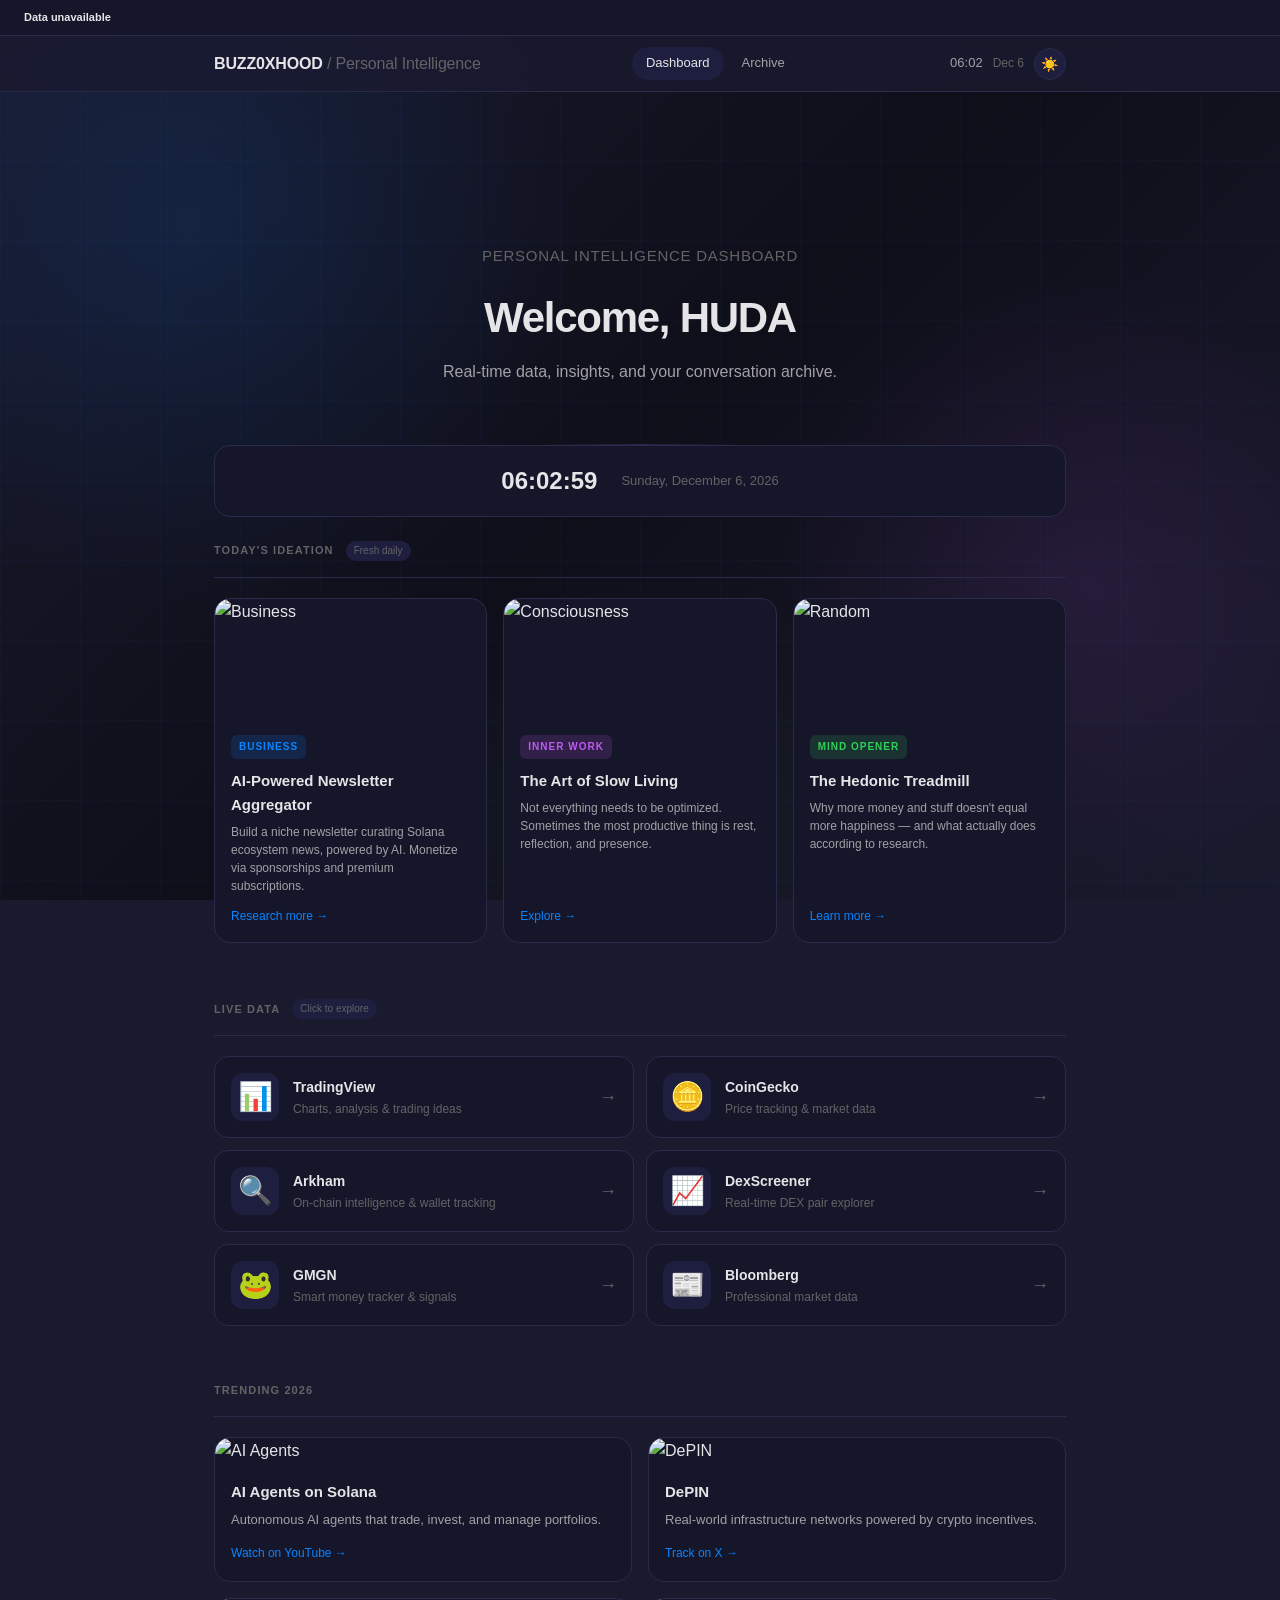
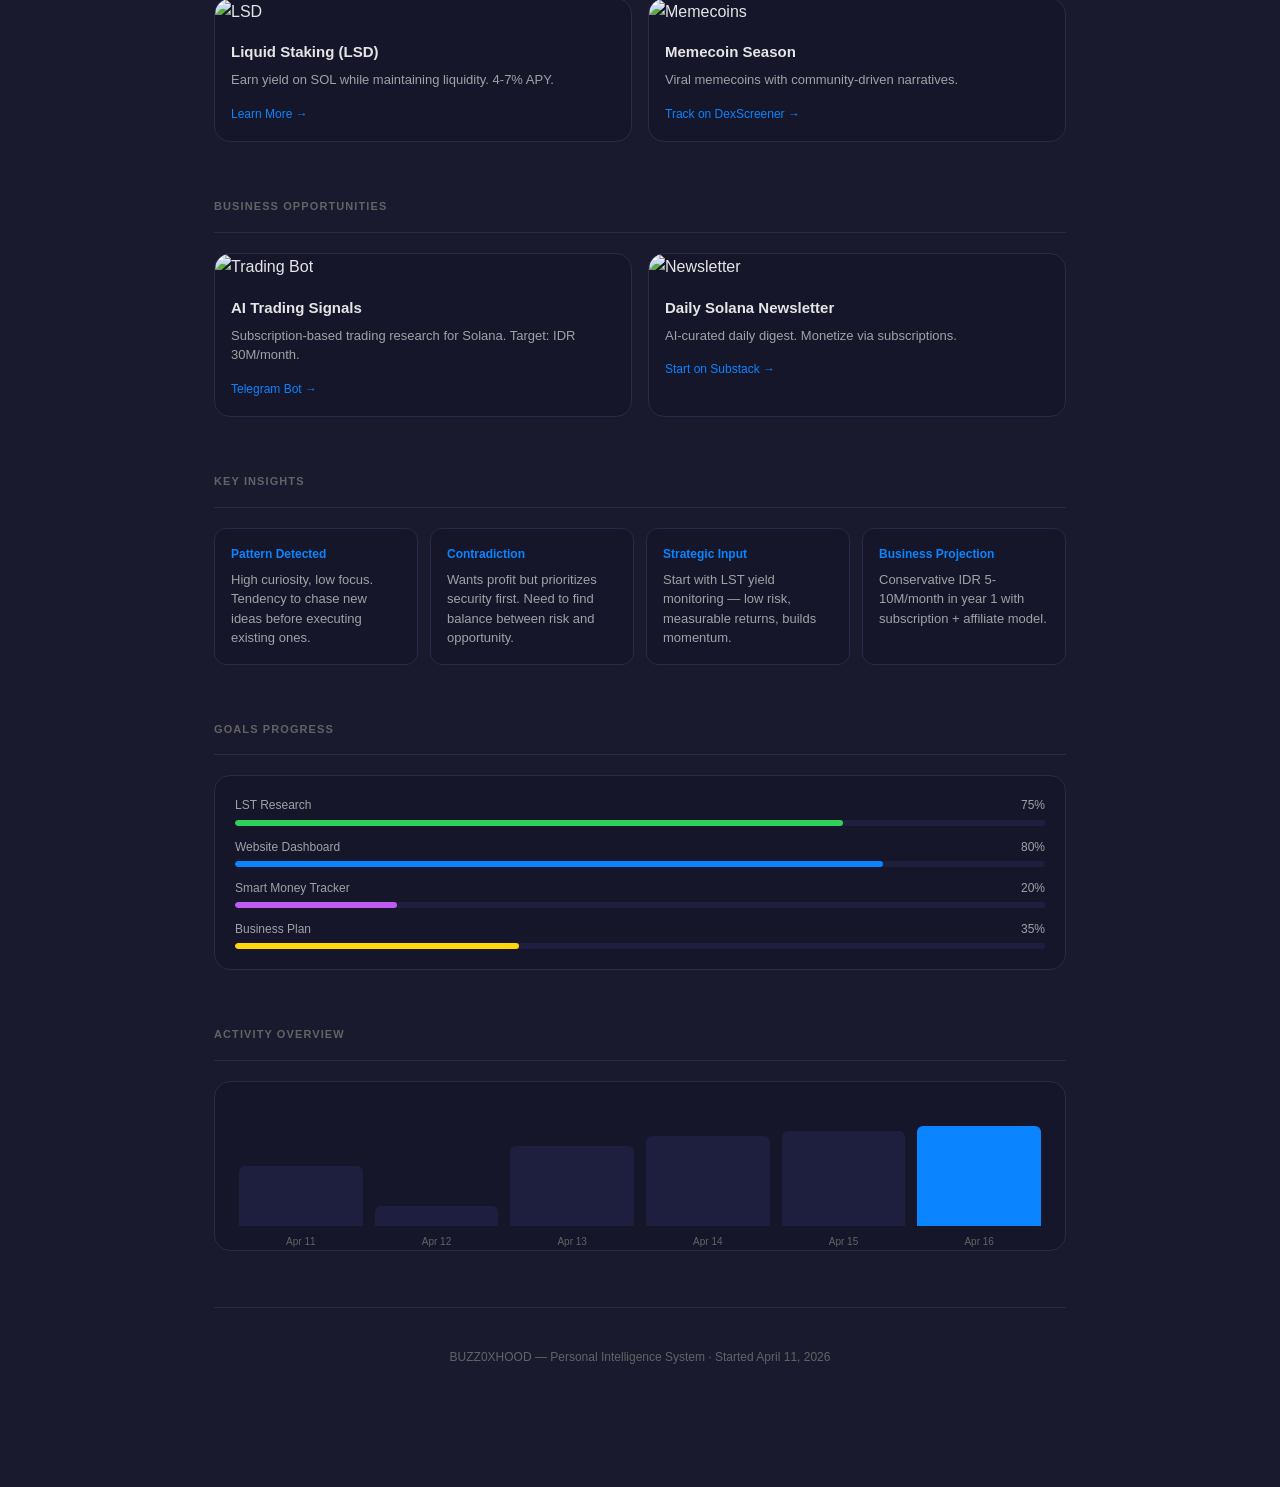
==== commit 6a436325: "Update: Crypto ticker at top, Live Data moved below ideation, added TradingView & CoinGecko" ====
--- a/index.html
+++ b/index.html
@@ -133,7 +133,7 @@
 /* Header */
 header {
   position: fixed;
-  top: 0;
+  top: 36px;
   left: 0;
   right: 0;
   height: 56px;
@@ -182,7 +182,7 @@
 .nav-dropdown {
   display: none;
   position: absolute;
-  top: 56px;
+  top: 92px;
   left: 0;
   right: 0;
   background: var(--surface);
@@ -276,9 +276,62 @@
   color: var(--text-3);
 }
 
+/* Crypto Ticker */
+.crypto-ticker {
+  background: var(--surface);
+  border-bottom: 1px solid var(--border);
+  height: 36px;
+  overflow: hidden;
+  position: relative;
+}
+
+.crypto-ticker-inner {
+  display: flex;
+  gap: 32px;
+  padding: 0 24px;
+  height: 100%;
+  align-items: center;
+  animation: tickerScroll 40s linear infinite;
+  white-space: nowrap;
+  width: max-content;
+}
+
+.crypto-ticker-inner:hover {
+  animation-play-state: paused;
+}
+
+@keyframes tickerScroll {
+  0% { transform: translateX(0); }
+  100% { transform: translateX(-50%); }
+}
+
+.ticker-item {
+  display: flex;
+  align-items: center;
+  gap: 6px;
+  font-size: 11px;
+  font-variant-numeric: tabular-nums;
+}
+
+.ticker-item .symbol {
+  font-weight: 600;
+  color: var(--text);
+}
+
+.ticker-item .price {
+  color: var(--text-2);
+}
+
+.ticker-item .change {
+  font-size: 10px;
+}
+
+.ticker-item .change.up { color: var(--green); }
+.ticker-item .change.down { color: #ff453a; }
+
 /* Main */
 main {
-  padding-top: 80px;
+  padding-top: 128px;
   padding-bottom: 80px;
 }
 
@@ -929,6 +982,13 @@
 <body>
 
 <div class="bg-grid"></div>
+
+<!-- Crypto Ticker -->
+<div class="crypto-ticker" id="cryptoTicker">
+  <div class="crypto-ticker-inner" id="cryptoTickerInner">
+    <span class="ticker-item"><span class="symbol">Loading...</span></span>
+  </div>
+</div>
 
 <header>
   <div class="container">
@@ -1014,17 +1074,6 @@
         </div>
       </div>
       
-      <!-- Crypto Prices -->
-      <div class="section">
-        <div class="section-header">
-          <span class="section-title">Crypto Markets</span>
-          <span class="section-count">Top 10</span>
-        </div>
-        <div class="crypto-grid" id="cryptoGrid">
-          <div class="crypto-loading">Loading prices...</div>
-        </div>
-      </div>
-      
       <!-- Data Sources -->
       <div class="section">
         <div class="section-header">
@@ -1032,8 +1081,24 @@
           <span class="section-count">Click to explore</span>
         </div>
         <div class="data-sources-grid">
+          <a href="https://www.tradingview.com/" target="_blank" class="data-source-card">
+            <div class="data-source-icon">📊</div>
+            <div class="data-source-info">
+              <h3>TradingView</h3>
+              <p>Charts, analysis & trading ideas</p>
+            </div>
+            <span class="data-source-arrow">→</span>
+          </a>
+          <a href="https://www.coingecko.com/" target="_blank" class="data-source-card">
+            <div class="data-source-icon">🪙</div>
+            <div class="data-source-info">
+              <h3>CoinGecko</h3>
+              <p>Price tracking & market data</p>
+            </div>
+            <span class="data-source-arrow">→</span>
+          </a>
           <a href="https://arkm.com/" target="_blank" class="data-source-card">
-            <div class="data-source-icon">📊</div>
+            <div class="data-source-icon">🔍</div>
             <div class="data-source-info">
               <h3>Arkham</h3>
               <p>On-chain intelligence & wallet tracking</p>
@@ -1231,6 +1296,7 @@
         <p>Every discussion from first contact to now. Chronological. Complete.</p>
       </div>
       
+      <div id="archive-content">
       <!-- APRIL 11, 2026 -->
       <div class="date-group">
         <div class="date-header">April 11, 2026 — Saturday</div>
@@ -1711,6 +1777,8 @@
         </div>
       </div>
       
+      </div>
+      
     </section>
     
     <footer>
@@ -1758,29 +1826,44 @@
   document.getElementById('archive-section').style.display = 'none';
   document.querySelectorAll('nav a').forEach(a => a.classList.remove('active'));
   document.querySelectorAll('.nav-dropdown a').forEach(a => a.classList.remove('active'));
+  
+  if (name === 'archive') {
+    const archiveContent = document.getElementById('archive-content');
+    const groups = archiveContent.querySelectorAll('.date-group');
+    archiveContent.innerHTML = '';
+    for (let i = groups.length - 1; i >= 0; i--) {
+      archiveContent.appendChild(groups[i]);
+    }
+  }
+  
   document.getElementById(name + '-section').style.display = 'block';
   event.target.classList.add('active');
   document.getElementById('navDropdown').classList.remove('open');
   document.getElementById('navToggle').classList.remove('open');
 }
 
-// Crypto Prices
+// Crypto Ticker
 async function fetchCryptoPrices() {
   try {
-    const res = await fetch('https://api.coingecko.com/api/v3/coins/markets?vs_currency=usd&order=market_cap_desc&per_page=10&page=1&sparkline=false&price_change_percentage=24h');
+    const res = await fetch('https://api.coingecko.com/api/v3/coins/markets?vs_currency=usd&order=market_cap_desc&per_page=20&page=1&sparkline=false&price_change_percentage=24h');
     const data = await res.json();
-    const grid = document.getElementById('cryptoGrid');
-    grid.innerHTML = data.map(coin => `
-      <div class="crypto-item">
-        <div class="crypto-symbol">${coin.symbol.toUpperCase()}</div>
-        <div class="crypto-price">$${coin.current_price.toLocaleString()}</div>
-        <div class="crypto-change ${coin.price_change_percentage_24h >= 0 ? 'up' : 'down'}">
-          ${coin.price_change_percentage_24h >= 0 ? '▲' : '▼'} ${Math.abs(coin.price_change_percentage_24h).toFixed(2)}%
-        </div>
-      </div>
+    const tickerInner = document.getElementById('cryptoTickerInner');
+    
+    // Build ticker items (duplicate for seamless scroll)
+    const items = data.slice(0, 20).map(coin => `
+      <span class="ticker-item">
+        <span class="symbol">${coin.symbol.toUpperCase()}</span>
+        <span class="price">$${coin.current_price.toLocaleString()}</span>
+        <span class="change ${coin.price_change_percentage_24h >= 0 ? 'up' : 'down'}">
+          ${coin.price_change_percentage_24h >= 0 ? '▲' : '▼'}${Math.abs(coin.price_change_percentage_24h).toFixed(2)}%
+        </span>
+      </span>
     `).join('');
+    
+    // Duplicate for seamless loop
+    tickerInner.innerHTML = items + items;
   } catch (e) {
-    document.getElementById('cryptoGrid').innerHTML = '<div class="crypto-loading">Price data unavailable</div>';
+    document.getElementById('cryptoTickerInner').innerHTML = '<span class="ticker-item"><span class="symbol">Data unavailable</span></span>';
   }
 }
 fetchCryptoPrices();
